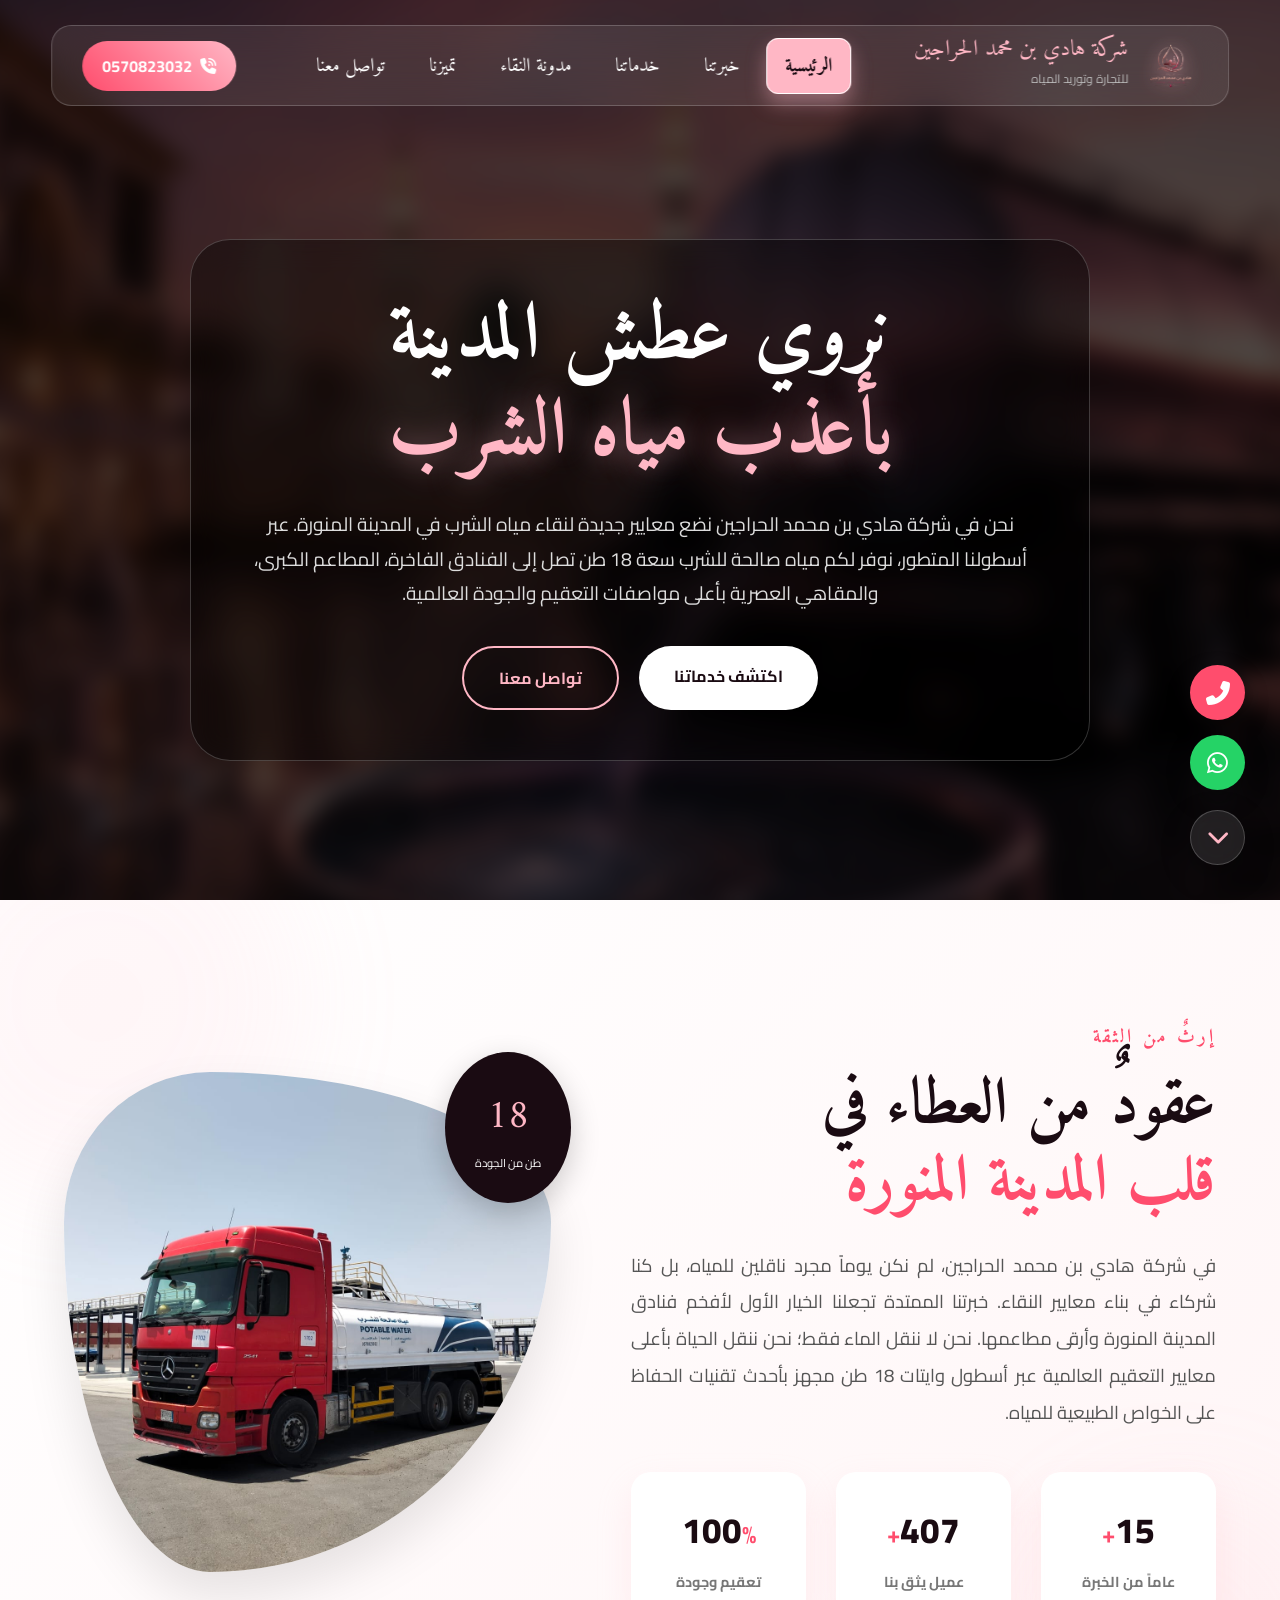
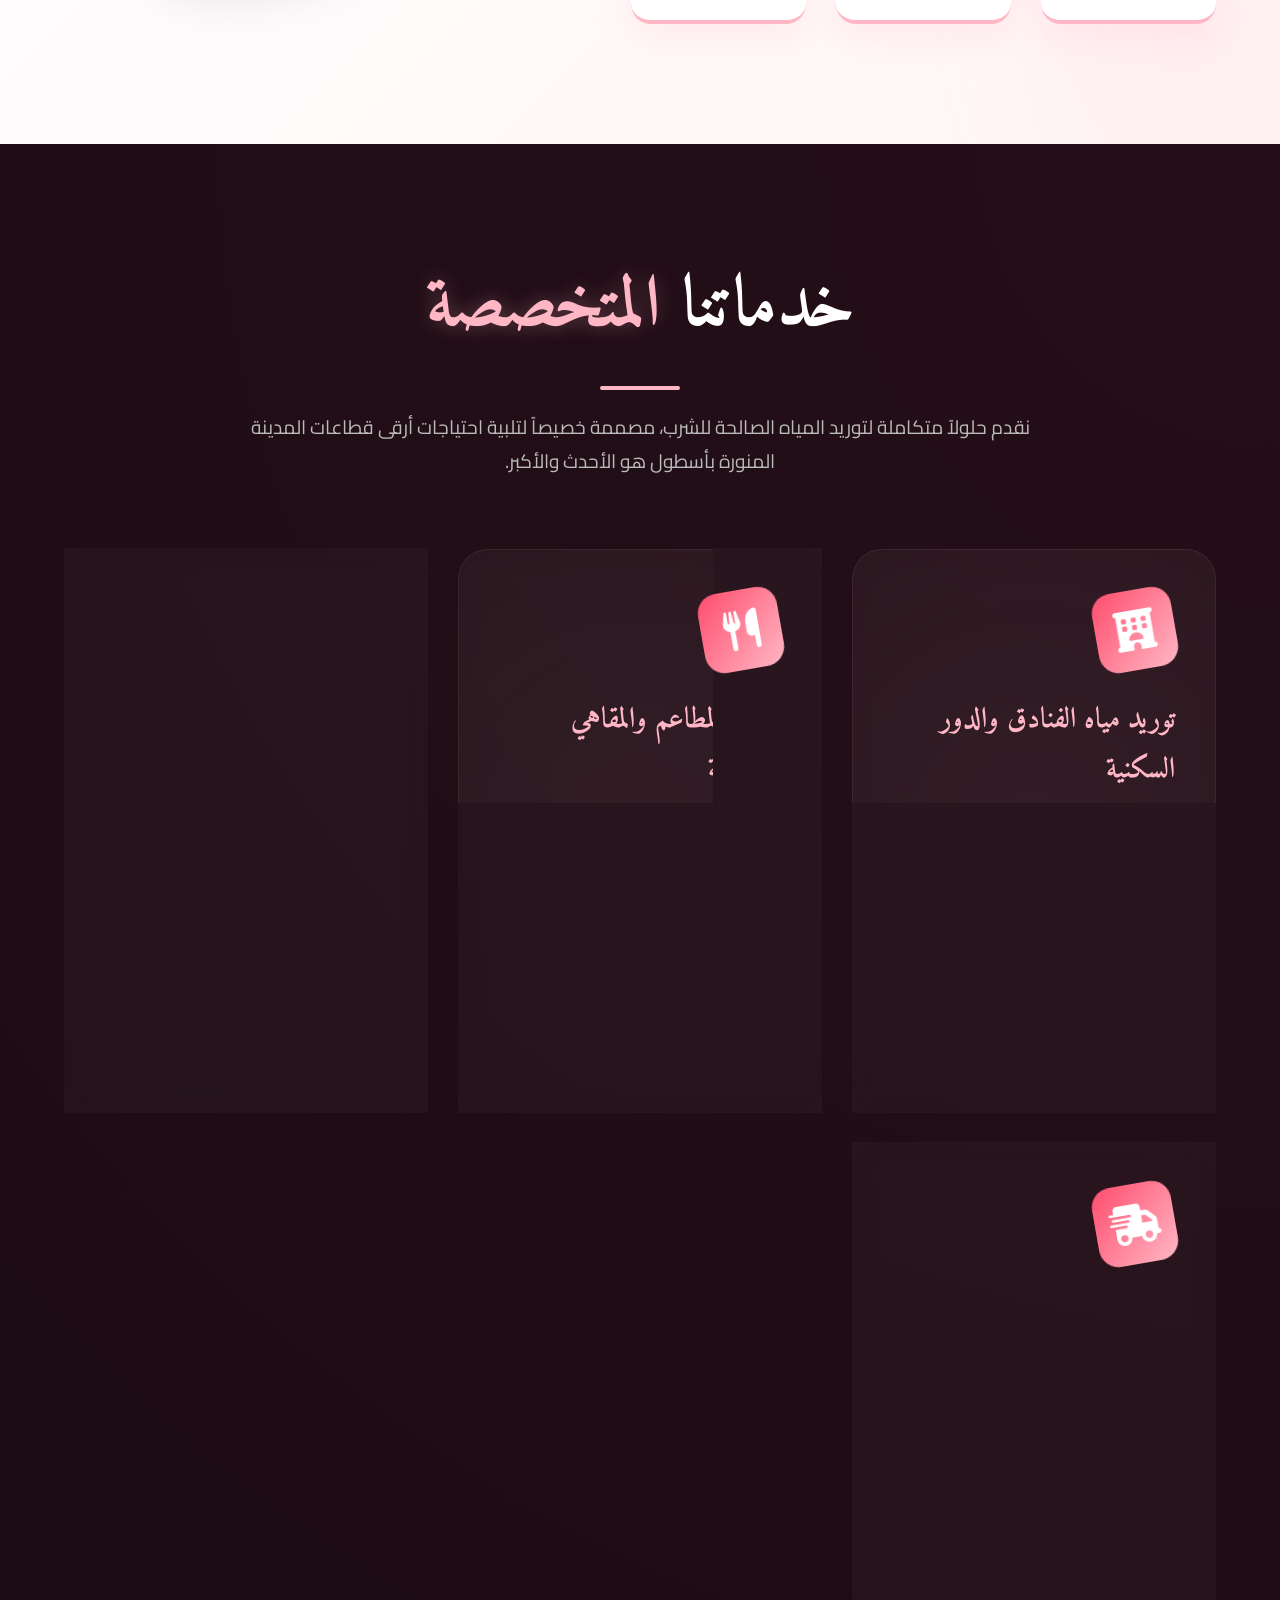
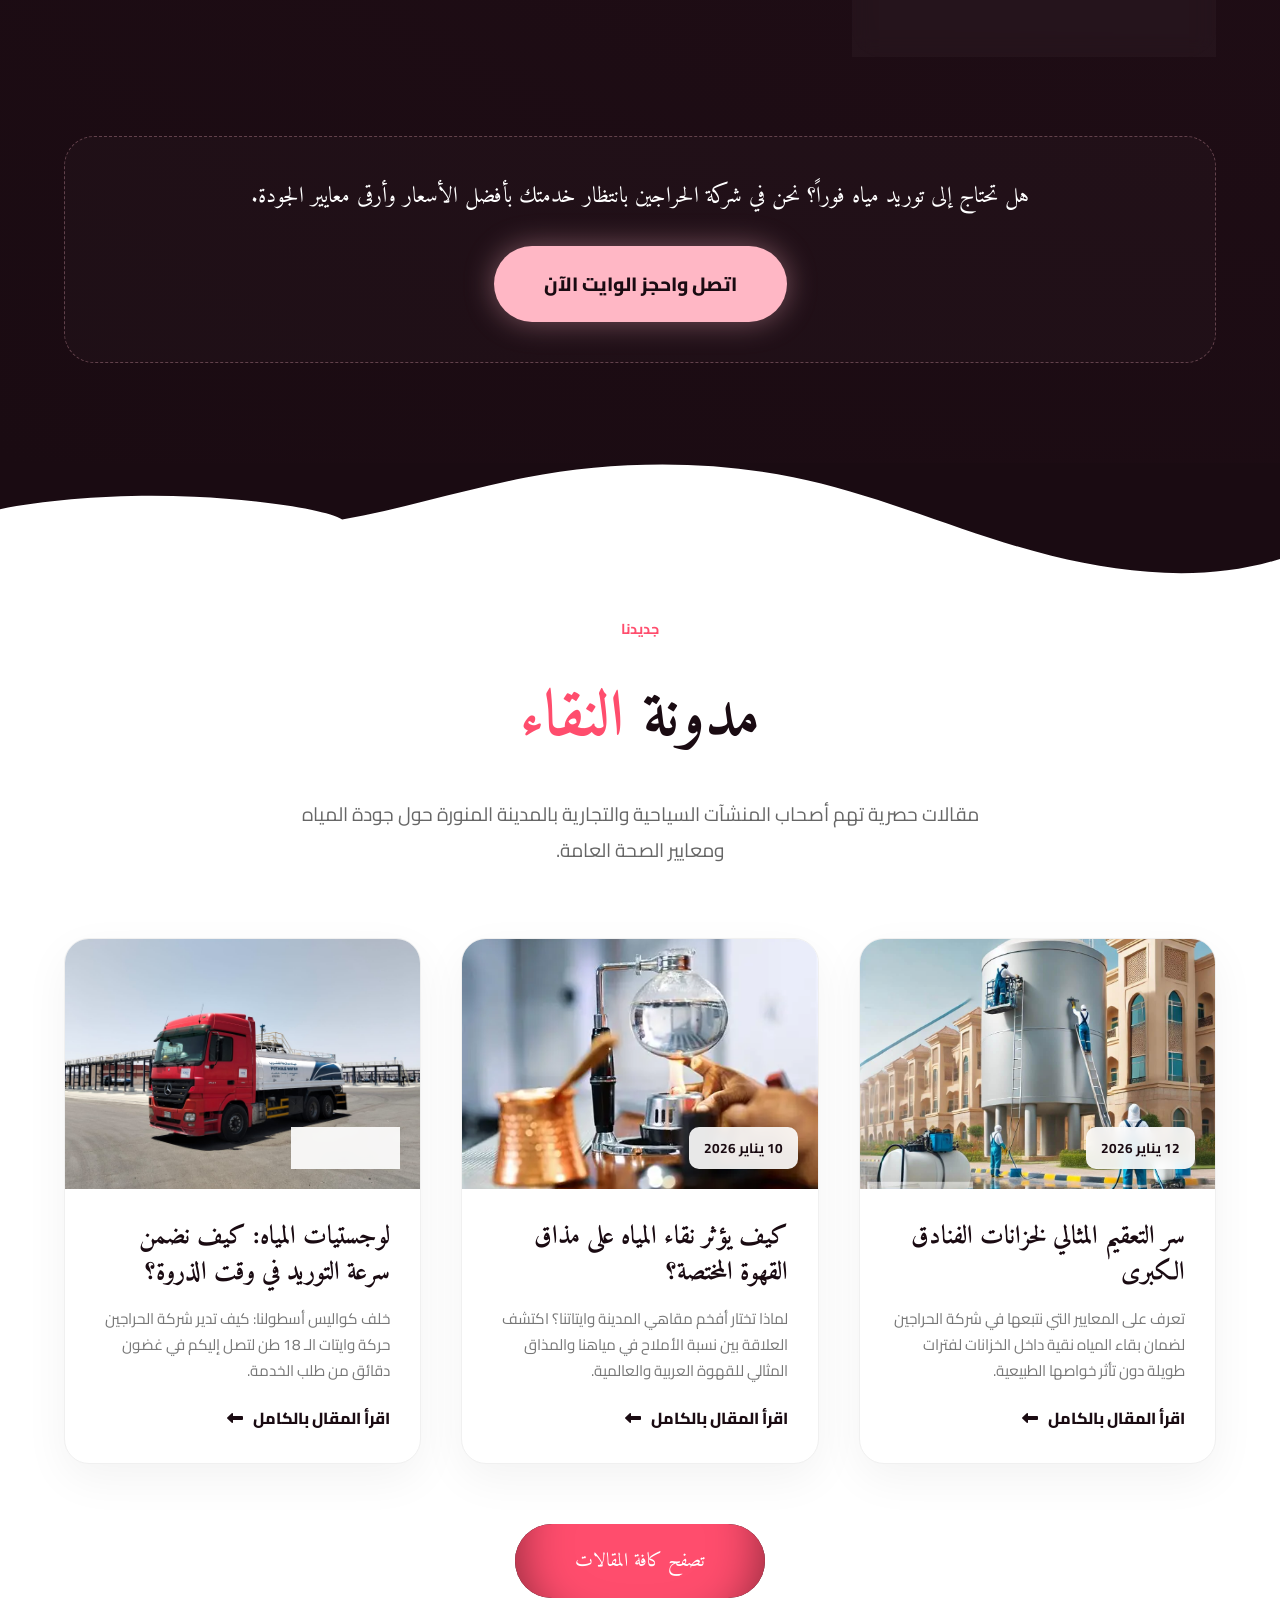
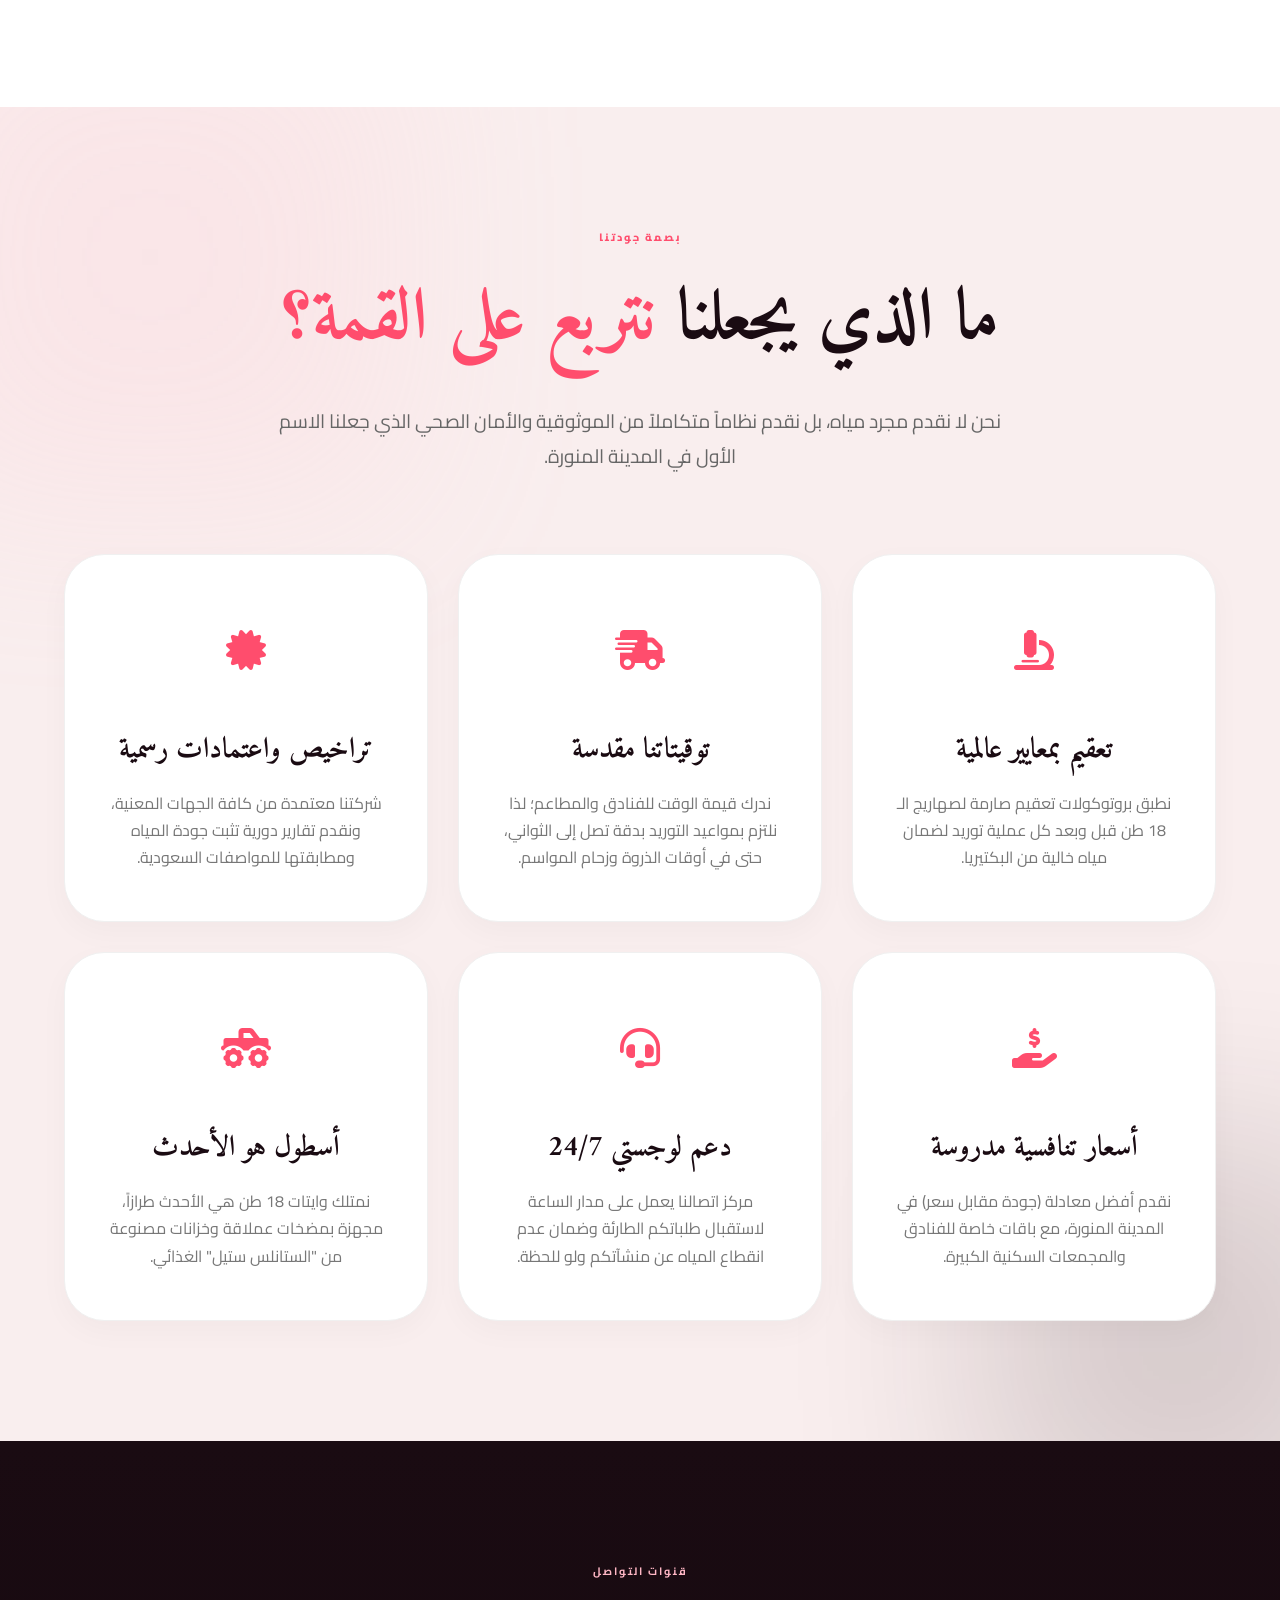
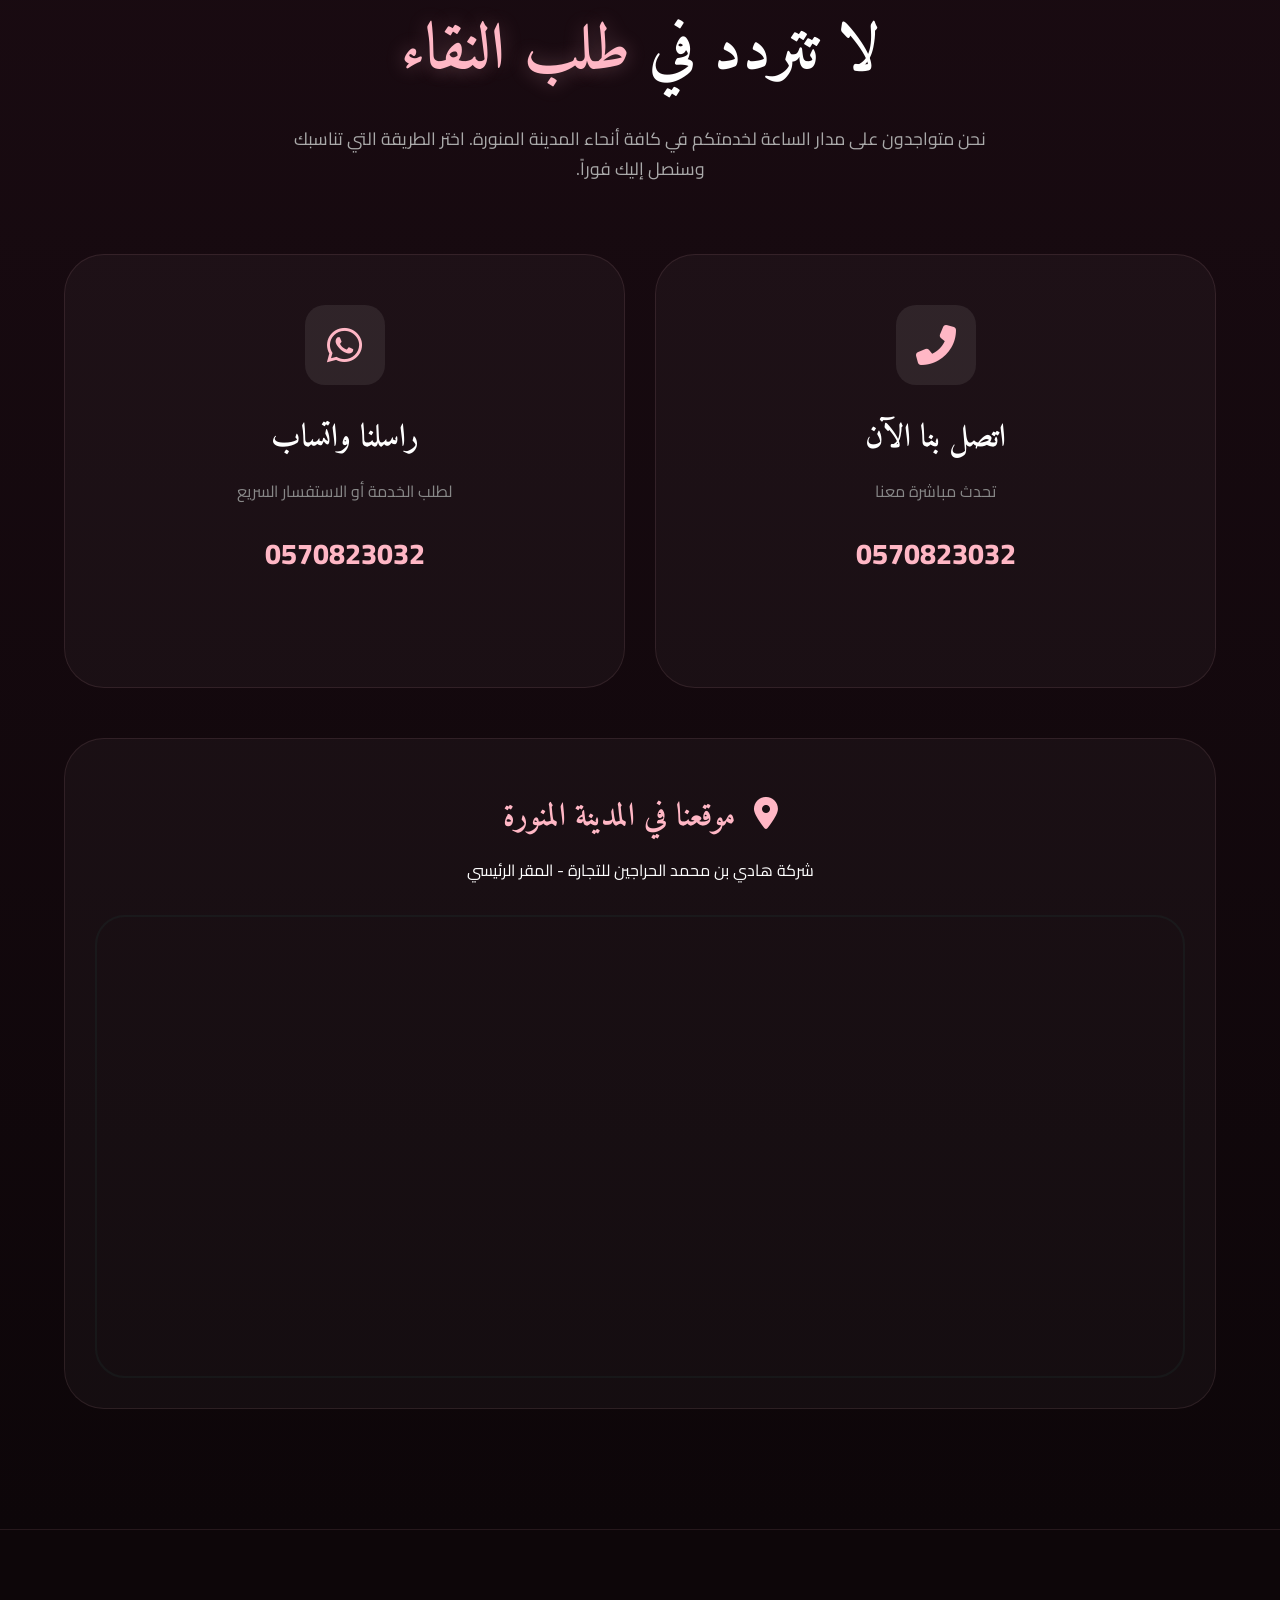
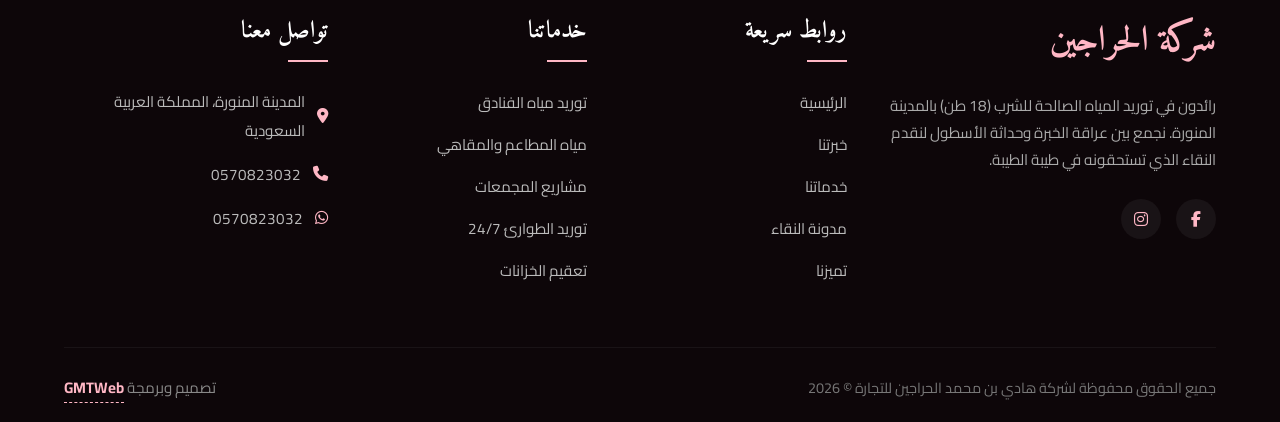
==== index.html @ 1124f424 "first message" ====
<!DOCTYPE html>
<html lang="ar" dir="rtl">
<head>
    <meta charset="UTF-8">
    <meta name="viewport" content="width=device-width, initial-scale=1.0, maximum-scale=1.0, user-scalable=no">
    <title>شركة هادي بن محمد الحراجين | مياه نقية للمدينة المنورة</title>
    <link href="https://fonts.googleapis.com/css2?family=Amiri:wght@700&family=Cairo:wght@300;400;700&display=swap" rel="stylesheet">
    <link rel="stylesheet" href="https://cdnjs.cloudflare.com/ajax/libs/font-awesome/6.4.0/css/all.min.css">
    <link rel="stylesheet" href="style.css">
</head>
<body>
    <div id="master-loader">
        <div class="loader-content">
            <h2 class="loader-logo">الحراجين</h2>
            <div class="progress-bar"><div class="progress-fill"></div></div>
        </div>
    </div>
    <div class="main-visual-bg"></div>
    <header id="main-header">
        <nav class="glass-navbar">
            <div class="nav-wrapper">
                <div class="logo-section">
                    <img src="images/logo.png" alt="اللوجو" class="main-logo">
                    <div class="brand-text">
                        <span class="brand-title">شركة هادي بن محمد الحراجين</span>
                        <span class="brand-sub">للتجارة وتوريد المياه</span>
                    </div>
                </div>
                <ul class="nav-menu desktop-only">
                    <li><a href="#home" class="nav-link active-section">الرئيسية</a></li>
                    <li><a href="#experience" class="nav-link">خبرتنا</a></li>
                    <li><a href="#services" class="nav-link">خدماتنا</a></li>
                    <li><a href="#blog" class="nav-link">مدونة النقاء</a></li>
                    <li><a href="#features" class="nav-link">تميزنا</a></li>
                    <li><a href="#contact" class="nav-link">تواصل معنا</a></li>
                </ul>
                <div class="nav-buttons desktop-only">
                    <a href="tel:0570823032" class="cta-call">
                        <i class="fas fa-phone-volume"></i>
                        <span>0570823032</span>
                    </a>
                </div>
                <div class="mobile-toggle" id="menuTrigger">
                    <div class="bar"></div>
                    <div class="bar"></div>
                    <div class="bar"></div>
                </div>
            </div>
        </nav>
        <div class="mobile-nav-overlay" id="mobileNav">
            <div class="mobile-card">
                <div class="close-menu" id="closeMenu">&times;</div>
                <ul class="mobile-links-list">
                    <li><a href="#home">الرئيسية</a></li>
                    <li><a href="#experience">خبرتنا</a></li>
                    <li><a href="#services">خدماتنا</a></li>
                    <li><a href="#blog">مدونتنا</a></li>
                    <li><a href="#features">تميزنا</a></li>
                    <li><a href="#contact">تواصل معنا</a></li>
                </ul>
                <div class="mobile-contact-info">
                    <p>أسرع توريد مياه 18 طن بالمدينة</p>
                    <a href="tel:0570823032" class="mob-call-link">اتصل الآن</a>
                </div>
            </div>
        </div>
    </header>
    <section id="home" class="hero-master">
        <div class="hero-container">
            <div class="hero-glass-box">
                <h1 class="main-hero-title">نروي عطش المدينة <br><span class="highlight">بأعذب مياه الشرب</span></h1>
                <p class="hero-paragraph">نحن في شركة هادي بن محمد الحراجين نضع معايير جديدة لنقاء مياه الشرب في المدينة المنورة. عبر أسطولنا المتطور، نوفر لكم مياه صالحة للشرب سعة 18 طن تصل إلى الفنادق الفاخرة، المطاعم الكبرى، والمقاهي العصرية بأعلى مواصفات التعقيم والجودة العالمية.</p>
                <div class="hero-btns-group">
                    <a href="#services" class="premium-btn btn-fill">اكتشف خدماتنا</a>
                    <a href="#contact" class="premium-btn btn-border">تواصل معنا</a>
                </div>
            </div>
        </div>
    </section>
    <div class="iphone-scroll-system" id="dynamicScroll">
        <div class="iphone-pill">
            <i class="fas fa-chevron-down" id="scrollIcon"></i>
        </div>
    </div>
    <section id="experience" class="experience-section">
    <div class="exp-background">
        <div class="bubble b1"></div>
        <div class="bubble b2"></div>
    </div>
    <div class="exp-container">
        <div class="exp-content">
            <h6 class="exp-subtitle">إرثٌ من الثقة</h6>
            <h2 class="exp-title">عقودٌ من العطاء في <br><span>قلب المدينة المنورة</span></h2>
            <p class="exp-text">
                في شركة هادي بن محمد الحراجين، لم نكن يوماً مجرد ناقلين للمياه، بل كنا شركاء في بناء معايير النقاء. خبرتنا الممتدة تجعلنا الخيار الأول لأفخم فنادق المدينة المنورة وأرقى مطاعمها. نحن لا ننقل الماء فقط؛ نحن ننقل الحياة بأعلى معايير التعقيم العالمية عبر أسطول وايتات 18 طن مجهز بأحدث تقنيات الحفاظ على الخواص الطبيعية للمياه.
            </p>
            <div class="exp-stats">
                <div class="stat-card" data-aos="fade-up">
                    <span class="stat-num" data-val="15">00</span><span class="plus">+</span>
                    <p>عاماً من الخبرة</p>
                </div>
                <div class="stat-card" data-aos="fade-up" data-aos-delay="200">
                    <span class="stat-num" data-val="2000">00</span><span class="plus">+</span>
                    <p>عميل يثق بنا</p>
                </div>
                <div class="stat-card" data-aos="fade-up" data-aos-delay="400">
                    <span class="stat-num" data-val="100">00</span><span class="plus">%</span>
                    <p>تعقيم وجودة</p>
                </div>
            </div>
        </div>
        <div class="exp-visual">
            <div class="main-image-wrapper">
                <div class="image-mask">
                    <img src="images/WhatsApp Image 2026-07-13 at 3.17.04 AM.jpeg" alt="نقاء المياه">
                </div>
                <div class="experience-badge">
                    <span class="badge-year">18</span>
                    <span class="badge-text">طن من الجودة</span>
                </div>
            </div>
        </div>
    </div>
    </section>
    <section id="services" class="services-dark-section">
    <div class="services-container">
        <div class="services-header" data-aos="fade-down">
            <h2 class="services-title">خدماتنا <span>المتخصصة</span></h2>
            <div class="title-line"></div>
            <p class="services-subtitle">نقدم حلولاً متكاملة لتوريد المياه الصالحة للشرب، مصممة خصيصاً لتلبية احتياجات أرقى قطاعات المدينة المنورة بأسطول هو الأحدث والأكبر.</p>
        </div>
        <div class="services-grid">
            <div class="service-card" data-aos="flip-right">
                <div class="card-inner">
                    <div class="card-front">
                        <div class="service-icon"><i class="fas fa-hotel"></i></div>
                        <h3>توريد مياه الفنادق والدور السكنية</h3>
                        <p>نحن الشريك الموثوق لأكبر سلاسل الفنادق المحيطة بالحرم النبوي الشريف، نوفر مياه شرب معقمة ومطابقة لأعلى المواصفات القياسية السعودية.</p>
                        <ul class="service-features">
                            <li><i class="fas fa-check"></i> توريد دوري مجدول</li>
                            <li><i class="fas fa-check"></i> وايتات 18 طن حديثة</li>
                            <li><i class="fas fa-check"></i> تعقيم فائق للخزانات</li>
                        </ul>
                    </div>
                </div>
            </div>
            <div class="service-card" data-aos="flip-right" data-aos-delay="100">
                <div class="card-inner">
                    <div class="card-front">
                        <div class="service-icon"><i class="fas fa-utensils"></i></div>
                        <h3>حلول المطاعم والمقاهي العصرية</h3>
                        <p>نضمن للمطاعم والمقاهي مياهاً خالية من الشوائب تحافظ على طعم أطباقكم وجودة قهوتكم، مع سرعة توريد لا تقبل التأخير.</p>
                        <ul class="service-features">
                            <li><i class="fas fa-check"></i> سرعة الاستجابة للطلبات</li>
                            <li><i class="fas fa-check"></i> مياه عذبة تماماً</li>
                            <li><i class="fas fa-check"></i> التزام بمواعيد الذروة</li>
                        </ul>
                    </div>
                </div>
            </div>
            <div class="service-card" data-aos="flip-right" data-aos-delay="200">
                <div class="card-inner">
                    <div class="card-front">
                        <div class="service-icon"><i class="fas fa-building"></i></div>
                        <h3>خدمة المشاريع والمجمعات التجارية</h3>
                        <p>دعم كامل لمواقع الإنشاءات والمجمعات السكنية الكبيرة في المدينة، نوفر كميات ضخمة تضمن استمرارية العمل دون انقطاع.</p>
                        <ul class="service-features">
                            <li><i class="fas fa-check"></i> قدرات نقل ضخمة</li>
                            <li><i class="fas fa-check"></i> عقود توريد طويلة الأمد</li>
                            <li><i class="fas fa-check"></i> توثيق كامل للشحنات</li>
                        </ul>
                    </div>
                </div>
            </div>
            <div class="service-card" data-aos="flip-right" data-aos-delay="300">
                <div class="card-inner">
                    <div class="card-front">
                        <div class="service-icon"><i class="fas fa-truck-fast"></i></div>
                        <h3>خدمات توريد الطوارئ 24/7</h3>
                        <p>في حالات الانقطاع المفاجئ، نحن الأسرع في الوصول إليكم. فريقنا جاهز على مدار الساعة لتلبية النداء في كافة أحياء المدينة المنورة.</p>
                        <ul class="service-features">
                            <li><i class="fas fa-check"></i> استجابة فورية للاتصال</li>
                            <li><i class="fas fa-check"></i> تغطية شاملة لكل الأحياء</li>
                            <li><i class="fas fa-check"></i> فريق عمل محترف</li>
                        </ul>
                    </div>
                </div>
            </div>
        </div>
        <div class="services-footer">
            <p>هل تحتاج إلى توريد مياه فوراً؟ نحن في شركة الحراجين بانتظار خدمتك بأفضل الأسعار وأرقى معايير الجودة.</p>
            <a href="tel:0570823032" class="call-now-glow">اتصل واحجز الوايت الآن</a>
        </div>
    </div>
    </section>
    <section id="blog" class="blog-light-section">
    <div class="blog-wave-top">
        <svg data-name="Layer 1" xmlns="http://www.w3.org/2000/svg" viewBox="0 0 1200 120" preserveAspectRatio="none">
            <path d="M321.39,56.44c58-10.79,114.16-30.13,172-41.86,82.39-16.72,168.19-17.73,250.45-.39C823.78,31,906.67,72,985.66,92.83c70.05,18.48,146.53,26.09,214.34,3V0H0V46.35C50.6,35.58,117.09,30.58,182.91,33.8c69.06,3.37,125.1,13.76,138.48,22.64Z" class="shape-fill"></path>
        </svg>
    </div>
    <div class="blog-container">
        <div class="blog-intro">
            <span class="blog-tag">جديدنا</span>
            <h2 class="blog-main-title">مدونة <span>النقاء</span></h2>
            <p class="blog-description">مقالات حصرية تهم أصحاب المنشآت السياحية والتجارية بالمدينة المنورة حول جودة المياه ومعايير الصحة العامة.</p>
        </div>
        <div class="blog-grid">
            <article class="blog-card" data-aos="fade-up">
                <div class="blog-img-box">
                    <img src="images/ser1.jpg" alt="تعقيم المياه">
                    <div class="blog-date">12 يناير 2026</div>
                </div>
                <div class="blog-info">
                    <h3>سر التعقيم المثالي لخزانات الفنادق الكبرى</h3>
                    <p>تعرف على المعايير التي نتبعها في شركة الحراجين لضمان بقاء المياه نقية داخل الخزانات لفترات طويلة دون تأثر خواصها الطبيعية.</p>
                    <a href="post-detail.html" class="read-more-link">اقرأ المقال بالكامل <i class="fas fa-long-arrow-alt-left"></i></a>
                </div>
            </article>
            <article class="blog-card" data-aos="fade-up" data-aos-delay="200">
                <div class="blog-img-box">
                    <img src="images/ser2.webp" alt="المقاهي والمياه">
                    <div class="blog-date">10 يناير 2026</div>
                </div>
                <div class="blog-info">
                    <h3>كيف يؤثر نقاء المياه على مذاق القهوة المختصة؟</h3>
                    <p>لماذا تختار أفخم مقاهي المدينة وايتاتنا؟ اكتشف العلاقة بين نسبة الأملاح في مياهنا والمذاق المثالي للقهوة العربية والعالمية.</p>
                    <a href="coffee-post.html" class="read-more-link">اقرأ المقال بالكامل <i class="fas fa-long-arrow-alt-left"></i></a>
                </div>
            </article>
            <article class="blog-card" data-aos="fade-up" data-aos-delay="400">
                <div class="blog-img-box">
                    <img src="images/WhatsApp Image 2026-07-13 at 3.17.04 AM.jpeg" alt="توصيل مياه">
                    <div class="blog-date">05 يناير 2026</div>
                </div>
                <div class="blog-info">
                    <h3>لوجستيات المياه: كيف نضمن سرعة التوريد في وقت الذروة؟</h3>
                    <p>خلف كواليس أسطولنا: كيف تدير شركة الحراجين حركة وايتات الـ 18 طن لتصل إليكم في غضون دقائق من طلب الخدمة.</p>
                    <a href="logistics-post.html" class="read-more-link">اقرأ المقال بالكامل <i class="fas fa-long-arrow-alt-left"></i></a>
                </div>
            </article>
        </div>
        <div class="blog-cta">
           <a href="#home" class="liquid-btn" style="text-decoration: none;">
    <span>تصفح كافة المقالات</span>
    <div class="liquid"></div>
</a>
        </div>
    </div>
    </section>
    <section id="features" class="excellence-section">
    <div class="excellence-shapes">
        <div class="shape s1"></div>
        <div class="shape s2"></div>
    </div>
    <div class="excellence-container">
        <div class="excellence-header" data-aos="fade-down">
            <h6 class="mini-title">بصمة جودتنا</h6>
            <h2 class="main-title">ما الذي يجعلنا <span>نتربع على القمة؟</span></h2>
            <p class="desc">نحن لا نقدم مجرد مياه، بل نقدم نظاماً متكاملاً من الموثوقية والأمان الصحي الذي جعلنا الاسم الأول في المدينة المنورة.</p>
        </div>
        <div class="excellence-grid">
            <div class="excellence-card" data-aos="zoom-in">
                <div class="card-glow"></div>
                <div class="icon-wrap">
                    <i class="fas fa-microscope"></i>
                </div>
                <h3>تعقيم بمعايير عالمية</h3>
                <p>نطبق بروتوكولات تعقيم صارمة لصهاريج الـ 18 طن قبل وبعد كل عملية توريد لضمان مياه خالية من البكتيريا.</p>
            </div>
            <div class="excellence-card" data-aos="zoom-in" data-aos-delay="100">
                <div class="card-glow"></div>
                <div class="icon-wrap">
                    <i class="fas fa-shipping-fast"></i>
                </div>
                <h3>توقيتاتنا مقدسة</h3>
                <p>ندرك قيمة الوقت للفنادق والمطاعم؛ لذا نلتزم بمواعيد التوريد بدقة تصل إلى الثواني، حتى في أوقات الذروة وزحام المواسم.</p>
            </div>
            <div class="excellence-card" data-aos="zoom-in" data-aos-delay="200">
                <div class="card-glow"></div>
                <div class="icon-wrap">
                    <i class="fas fa-certificate"></i>
                </div>
                <h3>تراخيص واعتمادات رسمية</h3>
                <p>شركتنا معتمدة من كافة الجهات المعنية، ونقدم تقارير دورية تثبت جودة المياه ومطابقتها للمواصفات السعودية.</p>
            </div>
            <div class="excellence-card" data-aos="zoom-in" data-aos-delay="300">
                <div class="card-glow"></div>
                <div class="icon-wrap">
                    <i class="fas fa-hand-holding-usd"></i>
                </div>
                <h3>أسعار تنافسية مدروسة</h3>
                <p>نقدم أفضل معادلة (جودة مقابل سعر) في المدينة المنورة، مع باقات خاصة للفنادق والمجمعات السكنية الكبيرة.</p>
            </div>
            <div class="excellence-card" data-aos="zoom-in" data-aos-delay="400">
                <div class="card-glow"></div>
                <div class="icon-wrap">
                    <i class="fas fa-headset"></i>
                </div>
                <h3>دعم لوجستي 24/7</h3>
                <p>مركز اتصالنا يعمل على مدار الساعة لاستقبال طلباتكم الطارئة وضمان عدم انقطاع المياه عن منشآتكم ولو للحظة.</p>
            </div>
            <div class="excellence-card" data-aos="zoom-in" data-aos-delay="500">
                <div class="card-glow"></div>
                <div class="icon-wrap">
                    <i class="fas fa-truck-monster"></i>
                </div>
                <h3>أسطول هو الأحدث</h3>
                <p>نمتلك وايتات 18 طن هي الأحدث طرازاً، مجهزة بمضخات عملاقة وخزانات مصنوعة من "الستانلس ستيل" الغذائي.</p>
            </div>
        </div>
    </div>
    </section>
    <section id="contact" class="contact-dark-section">
    <div class="contact-container">
        <div class="contact-header" data-aos="fade-down">
            <h6 class="contact-mini">قنوات التواصل</h6>
            <h2 class="contact-title">لا تتردد في <span>طلب النقاء</span></h2>
            <p class="contact-desc">نحن متواجدون على مدار الساعة لخدمتكم في كافة أنحاء المدينة المنورة. اختر الطريقة التي تناسبك وسنصل إليك فوراً.</p>
        </div>
        <div class="contact-grid">
            <a href="tel:0570823032" class="contact-card call-card" data-aos="fade-left">
                <div class="card-icon">
                    <i class="fas fa-phone-alt"></i>
                </div>
                <h3>اتصل بنا الآن</h3>
                <p>تحدث مباشرة معنا</p>
                <span class="phone-num">0570823032</span>
                <div class="hover-text">اضغط للاتصال</div>
            </a>
            <a href="https://wa.me/966570823032" target="_blank" class="contact-card whatsapp-card" data-aos="fade-right">
                <div class="card-icon">
                    <i class="fab fa-whatsapp"></i>
                </div>
                <h3>راسلنا واتساب</h3>
                <p>لطلب الخدمة أو الاستفسار السريع</p>
                <span class="whatsapp-num">0570823032</span>
                <div class="hover-text">بدء المحادثة</div>
            </a>
        </div>
        <div class="map-section-card" data-aos="zoom-in">
            <div class="map-info">
                <h3><i class="fas fa-map-marker-alt"></i> موقعنا في المدينة المنورة</h3>
                <p>شركة هادي بن محمد الحراجين للتجارة - المقر الرئيسي</p>
            </div>
            <div class="map-frame">
                <iframe 
                    src="https://www.google.com/maps/embed?pb=!1m18!1m12!1m3!1d3624.5684615234!2d39.6111!3d24.4672!2m3!1f0!2f0!3f0!3m2!1i1024!2i768!4f13.1!3m3!1m2!1s0x15bdbe3412345679%3A0x1234567890abcdef!2z2LTYsdmD2Kkg2YfYp9iv2Yog2KjZhiDZhdit2YXYryDYp9mE2K3Ysdin2KzZitmGINmE2YTYqtmI2LHZitmG!5e0!3m2!1sar!2ssa!4v1710000000000!5m2!1sar!2ssa" 
                    width="100%" height="450" style="border:0;" allowfullscreen="" loading="lazy" referrerpolicy="no-referrer-when-downgrade">
                </iframe>
            </div>
        </div>
    </div>
    </section>
    <footer class="main-footer">
    <div class="footer-container">
        <div class="footer-col about-col">
            <h3 class="footer-logo">شركة الحراجين</h3>
            <p class="footer-desc">
                رائدون في توريد المياه الصالحة للشرب (18 طن) بالمدينة المنورة. نجمع بين عراقة الخبرة وحداثة الأسطول لنقدم النقاء الذي تستحقونه في طيبة الطيبة.
            </p>
            <div class="social-icons">
                <a href="#"><i class="fab fa-facebook-f"></i></a>
                <a href="#"><i class="fab fa-instagram"></i></a>
            </div>
        </div>
        <div class="footer-col">
            <h4>روابط سريعة</h4>
            <ul class="footer-links">
                <li><a href="#home">الرئيسية</a></li>
                <li><a href="#experience">خبرتنا</a></li>
                <li><a href="#services">خدماتنا</a></li>
                <li><a href="#blog">مدونة النقاء</a></li>
                <li><a href="#features">تميزنا</a></li>
            </ul>
        </div>
        <div class="footer-col">
            <h4>خدماتنا</h4>
            <ul class="footer-links">
                <li><a href="#services">توريد مياه الفنادق</a></li>
                <li><a href="#services">مياه المطاعم والمقاهي</a></li>
                <li><a href="#services">مشاريع المجمعات</a></li>
                <li><a href="#services">توريد الطوارئ 24/7</a></li>
                <li><a href="#services">تعقيم الخزانات</a></li>
            </ul>
        </div>
        <div class="footer-col">
            <h4>تواصل معنا</h4>
            <ul class="contact-info">
                <li><i class="fas fa-map-marker-alt"></i> المدينة المنورة، المملكة العربية السعودية</li>
                <li><i class="fas fa-phone"></i> 0570823032</li>
                <li><i class="fab fa-whatsapp"></i> 0570823032</li>
            </ul>
        </div>
    </div>
    <div class="footer-bottom">
        <div class="bottom-container">
            <p class="copyright">جميع الحقوق محفوظة لشركة هادي بن محمد الحراجين للتجارة &copy; 2026</p>
            <p class="developer">
                تصميم وبرمجة <a href="https://www.facebook.com/share/17UzqgSwiu/" target="_blank">GMTWeb</a>
            </p>
        </div>
    </div>
    </footer>
    <div class="floating-actions">
    <a href="tel:0570823032" class="float-btn float-call" title="اتصل بنا">
        <i class="fas fa-phone-alt"></i>
    </a>
    <a href="https://wa.me/966570823032" target="_blank" class="float-btn float-whatsapp" title="راسلنا واتساب">
        <i class="fab fa-whatsapp"></i>
    </a>
    </div>
    <script src="script.js"></script>
</body>
</html>
---- style.css ----
:root {
    --midnight-plum: #1a0b12; 
    --rose-gold: #ffb7c5;
    --rose-deep: #ff4d6d;
    --glass-bg: rgba(255, 255, 255, 0.08);
    --glass-border: rgba(255, 255, 255, 0.2);
    --transition: all 0.5s cubic-bezier(0.4, 0, 0.2, 1);
}

* {
    margin: 0;
    padding: 0;
    box-sizing: border-box;
    -webkit-tap-highlight-color: transparent;
}

body {
    background-color: var(--midnight-plum);
    color: white;
    font-family: 'Cairo', sans-serif;
    overflow-x: hidden;
}
#master-loader {
    position: fixed;
    inset: 0;
    background: var(--midnight-plum);
    z-index: 9999;
    display: flex;
    justify-content: center;
    align-items: center;
    transition: opacity 0.8s ease;
}

.loader-logo {
    font-family: 'Amiri', serif;
    font-size: 3.5rem;
    color: var(--rose-gold);
    text-shadow: 0 0 20px rgba(255, 183, 197, 0.5);
}

.progress-bar {
    width: 200px;
    height: 2px;
    background: rgba(255,255,255,0.1);
    margin-top: 20px;
    border-radius: 10px;
    overflow: hidden;
}

.progress-fill {
    width: 0;
    height: 100%;
    background: var(--rose-gold);
    animation: loading 2s forwards;
}

@keyframes loading {
    to { width: 100%; }
}
.main-visual-bg {
    position: fixed;
    inset: 0;
    background: url('images/bg.png') center/cover;
    filter: brightness(0.3) blur(10px);
    z-index: -2;
    transform: scale(1.1);
}
.glass-navbar {
    position: fixed;
    top: 25px;
    left: 50%;
    transform: translateX(-50%);
    width: 92%;
    max-width: 1400px;
    background: var(--glass-bg);
    backdrop-filter: blur(20px);
    -webkit-backdrop-filter: blur(20px);
    border: 1px solid var(--glass-border);
    border-radius: 20px;
    padding: 12px 30px;
    z-index: 1000;
    transition: var(--transition);
}

.nav-wrapper {
    display: flex;
    justify-content: space-between;
    align-items: center;
}

.logo-section { display: flex; align-items: center; gap: 15px; }
.main-logo { height: 55px; filter: drop-shadow(0 0 10px var(--rose-gold)); }
.brand-title { font-family: 'Amiri', serif; font-size: 1.4rem; color: var(--rose-gold); display: block; line-height: 1; }
.brand-sub { font-size: 0.75rem; color: #bbb; }

.nav-menu { display: flex; list-style: none; gap: 8px; }
.nav-link {
    text-decoration: none;
    color: white;
    font-family: 'Amiri', serif;
    font-size: 1.2rem;
    padding: 10px 18px;
    border-radius: 12px;
    transition: var(--transition);
}
.nav-link.active-section {
    background: var(--rose-gold);
    color: var(--midnight-plum) !important;
    font-weight: bold;
    box-shadow: 0 10px 20px rgba(255, 183, 197, 0.4);
    border: 1px solid white;
    transform: translateY(-3px);
}

.cta-call {
    background: linear-gradient(45deg, var(--rose-deep), var(--rose-gold));
    padding: 10px 20px;
    border-radius: 50px;
    text-decoration: none;
    color: white;
    font-weight: bold;
    display: flex;
    align-items: center;
    gap: 8px;
}
.hero-master {
    height: 100vh;
    display: flex;
    align-items: center;
    justify-content: center;
    padding-top: 100px; 
}

.hero-glass-box {
    background: rgba(0, 0, 0, 0.4);
    backdrop-filter: blur(15px);
    padding: 50px;
    border-radius: 40px;
    border: 1px solid var(--glass-border);
    text-align: center;
    max-width: 900px;
    animation: zoomIn 1.2s ease-out;
}

@keyframes zoomIn {
    from { opacity: 0; transform: scale(0.9); }
    to { opacity: 1; transform: scale(1); }
}

.main-hero-title { font-family: 'Amiri', serif; font-size: clamp(2.5rem, 8vw, 5rem); margin-bottom: 25px; line-height: 1.2; }
.main-hero-title .highlight { color: var(--rose-gold); text-shadow: 0 0 30px rgba(255, 183, 197, 0.5); }
.hero-paragraph { font-size: 1.2rem; line-height: 1.8; color: #ddd; margin-bottom: 35px; }
.hero-btns-group { display: flex; justify-content: center; gap: 20px; flex-wrap: wrap; }
.premium-btn { padding: 15px 35px; border-radius: 50px; text-decoration: none; font-weight: bold; transition: var(--transition); }
.btn-fill { background: white; color: var(--midnight-plum); }
.btn-border { border: 2px solid var(--rose-gold); color: var(--rose-gold); }
.premium-btn:hover { transform: translateY(-5px); box-shadow: 0 10px 20px rgba(0,0,0,0.3); }
.dynamic-scroll {
    position: fixed;
    bottom: 35px;
    right: 35px;
    z-index: 1001;
    cursor: pointer;
}

.scroll-circle {
    width: 60px;
    height: 60px;
    background: var(--glass-bg);
    backdrop-filter: blur(15px);
    border: 1px solid var(--glass-border);
    border-radius: 50%;
    display: flex;
    align-items: center;
    justify-content: center;
    transition: var(--transition);
}

.scroll-circle i { font-size: 1.2rem; color: var(--rose-gold); transition: var(--transition); }
.dynamic-scroll.up-mode .scroll-circle { background: var(--rose-gold); }
.dynamic-scroll.up-mode .scroll-circle i { color: var(--midnight-plum); transform: rotate(180deg); }
.mobile-toggle { display: none; cursor: pointer; flex-direction: column; gap: 6px; }
.mobile-toggle .bar { width: 30px; height: 3px; background: var(--rose-gold); border-radius: 5px; }

.mobile-nav-overlay {
    position: fixed; inset: 0; background: rgba(26,11,18,0.98);
    z-index: 2000; display: none; justify-content: center; align-items: center;
}

.mobile-card {
    background: var(--glass-bg); width: 85%; max-width: 400px;
    padding: 40px; border-radius: 30px; border: 1px solid var(--rose-gold); text-align: center;
}

.mobile-links-list { list-style: none; }
.mobile-links-list li { margin: 20px 0; }
.mobile-links-list a { text-decoration: none; color: white; font-size: 1.8rem; font-family: 'Amiri', serif; }
.close-menu { position: absolute; top: 20px; right: 30px; font-size: 2.5rem; color: var(--rose-gold); cursor: pointer; }

@media (max-width: 1024px) {
    .desktop-only { display: none; }
    .mobile-toggle { display: flex; }
    .glass-navbar { width: 95%; padding: 10px 20px; }
}
.content-section { height: 100vh; display: flex; align-items: center; justify-content: center; }
.content-section h2 { font-family: 'Amiri', serif; font-size: 3rem; color: var(--rose-gold); }
.iphone-scroll-system {
    position: fixed;
    bottom: 35px;
    right: 35px;
    z-index: 2500;
    cursor: pointer;
    transition: all 0.5s cubic-bezier(0.65, 0, 0.35, 1);
}

.iphone-pill {
    width: 55px;
    height: 55px;
    background: rgba(255, 255, 255, 0.1);
    backdrop-filter: blur(20px);
    -webkit-backdrop-filter: blur(20px);
    border: 1px solid rgba(255, 255, 255, 0.2);
    border-radius: 50%;
    display: flex;
    align-items: center;
    justify-content: center;
    box-shadow: 0 10px 30px rgba(0, 0, 0, 0.3);
    transition: all 0.5s ease;
}

.iphone-pill i {
    color: var(--rose-gold);
    font-size: 1.4rem;
    transition: transform 0.6s cubic-bezier(0.65, 0, 0.35, 1);
}
.iphone-scroll-system.up-mode .iphone-pill {
    background: var(--rose-gold);
    border-color: white;
}

.iphone-scroll-system.up-mode .iphone-pill i {
    color: var(--midnight-plum);
    transform: rotate(180deg);
}
.iphone-scroll-system:not(.up-mode) .iphone-pill {
    animation: iphone-bounce 2s infinite;
}

@keyframes iphone-bounce {
    0%, 100% { transform: translateY(0); }
    50% { transform: translateY(10px); }
}

.iphone-scroll-system:hover {
    transform: scale(1.1);
}
.experience-section {
    position: relative;
    padding: 120px 5%;
    background: linear-gradient(135deg, #ffffff 0%, #fff5f6 100%);
    overflow: hidden;
}

.exp-background .bubble {
    position: absolute;
    border-radius: 50%;
    background: var(--rose-gold);
    opacity: 0.1;
    filter: blur(60px);
    z-index: 1;
}

.b1 { width: 400px; height: 400px; top: -100px; left: -100px; animation: orbit 20s infinite linear; }
.b2 { width: 300px; height: 300px; bottom: -50px; right: -50px; animation: orbit 15s infinite linear reverse; }

@keyframes orbit {
    from { transform: rotate(0deg) translateX(50px) rotate(0deg); }
    to { transform: rotate(360deg) translateX(50px) rotate(-360deg); }
}

.exp-container {
    max-width: 1300px;
    margin: 0 auto;
    display: grid;
    grid-template-columns: 1.2fr 1fr;
    gap: 80px;
    align-items: center;
    position: relative;
    z-index: 2;
}

.exp-subtitle {
    font-family: 'Amiri', serif;
    color: var(--rose-deep);
    font-size: 1.2rem;
    letter-spacing: 3px;
    text-transform: uppercase;
    margin-bottom: 15px;
}

.exp-title {
    font-family: 'Amiri', serif;
    font-size: clamp(2.5rem, 5vw, 4rem);
    color: var(--midnight-plum);
    line-height: 1.2;
    margin-bottom: 25px;
}

.exp-title span {
    color: var(--rose-deep);
    position: relative;
}

.exp-text {
    font-size: 1.15rem;
    color: #555;
    line-height: 2;
    margin-bottom: 40px;
    text-align: justify;
}

.exp-stats {
    display: flex;
    gap: 30px;
}

.stat-card {
    background: white;
    padding: 25px;
    border-radius: 20px;
    box-shadow: 0 15px 35px rgba(255, 183, 197, 0.2);
    border-bottom: 4px solid var(--rose-gold);
    transition: 0.4s;
    flex: 1;
    text-align: center;
}

.stat-card:hover { transform: translateY(-10px); }

.stat-num {
    font-size: 2.2rem;
    font-weight: 800;
    color: var(--midnight-plum);
}
.plus { color: var(--rose-deep); font-size: 1.5rem; font-weight: bold; }
.stat-card p { font-size: 0.9rem; color: #777; margin-top: 5px; font-weight: bold; }
.exp-visual { position: relative; }

.main-image-wrapper { position: relative; width: 100%; height: 500px; }

.image-mask {
    width: 100%;
    height: 100%;
    border-radius: 30% 70% 70% 30% / 30% 30% 70% 70%;
    overflow: hidden;
    animation: morphing 10s infinite alternate;
    box-shadow: 0 25px 50px rgba(0,0,0,0.1);
}

@keyframes morphing {
    0% { border-radius: 30% 70% 70% 30% / 30% 30% 70% 70%; }
    100% { border-radius: 50% 50% 20% 80% / 25% 80% 20% 75%; }
}

.image-mask img { width: 100%; height: 100%; object-fit: cover; }

.experience-badge {
    position: absolute;
    top: -20px;
    right: -20px;
    background: var(--midnight-plum);
    color: white;
    padding: 30px;
    border-radius: 50%;
    text-align: center;
    display: flex;
    flex-direction: column;
    box-shadow: 0 10px 30px rgba(0,0,0,0.2);
}

.badge-year { font-size: 2.5rem; font-family: 'Amiri'; color: var(--rose-gold); }
.badge-text { font-size: 0.7rem; text-transform: uppercase; }

.floating-glass-card {
    position: absolute;
    bottom: 30px;
    left: -40px;
    background: rgba(255, 255, 255, 0.8);
    backdrop-filter: blur(10px);
    padding: 20px;
    border-radius: 15px;
    display: flex;
    align-items: center;
    gap: 15px;
    border: 1px solid white;
    box-shadow: 0 10px 30px rgba(0,0,0,0.05);
}

.floating-glass-card i { color: gold; font-size: 1.5rem; }

@media (max-width: 968px) {
    .exp-container { grid-template-columns: 1fr; gap: 50px; }
    .exp-visual { order: -1; }
    .exp-stats { flex-wrap: wrap; }
}
.services-dark-section {
    padding: 100px 5%;
    background: radial-gradient(circle at top right, #250f19, #1a0b12);
    position: relative;
    overflow: hidden;
}

.services-container {
    max-width: 1400px;
    margin: 0 auto;
    position: relative;
    z-index: 5;
}

.services-header {
    text-align: center;
    margin-bottom: 70px;
}

.services-title {
    font-family: 'Amiri', serif;
    font-size: clamp(2.5rem, 6vw, 4.5rem);
    color: white;
    margin-bottom: 15px;
}

.services-title span {
    color: var(--rose-gold);
    text-shadow: 0 0 20px rgba(255, 183, 197, 0.3);
}

.title-line {
    width: 80px;
    height: 4px;
    background: var(--rose-gold);
    margin: 0 auto 20px;
    border-radius: 2px;
}

.services-subtitle {
    font-size: 1.2rem;
    color: #bbb;
    max-width: 800px;
    margin: 0 auto;
    line-height: 1.8;
}
.services-grid {
    display: grid;
    grid-template-columns: repeat(auto-fit, minmax(320px, 1fr));
    gap: 30px;
    perspective: 1000px;
}

.service-card {
    background: rgba(255, 255, 255, 0.03);
    border: 1px solid rgba(255, 183, 197, 0.1);
    border-radius: 30px;
    padding: 40px;
    transition: all 0.5s cubic-bezier(0.175, 0.885, 0.32, 1.275);
    backdrop-filter: blur(10px);
    position: relative;
    overflow: hidden;
}

.service-card::before {
    content: '';
    position: absolute;
    top: -50%;
    left: -50%;
    width: 200%;
    height: 200%;
    background: radial-gradient(circle, rgba(255, 183, 197, 0.05) 0%, transparent 70%);
    pointer-events: none;
}

.service-card:hover {
    transform: translateY(-15px) rotateX(5deg);
    border-color: var(--rose-gold);
    box-shadow: 0 20px 40px rgba(0,0,0,0.4), 0 0 20px rgba(255, 183, 197, 0.1);
}

.service-icon {
    width: 80px;
    height: 80px;
    background: linear-gradient(135deg, var(--rose-deep), var(--rose-gold));
    border-radius: 20px;
    display: flex;
    align-items: center;
    justify-content: center;
    font-size: 2.5rem;
    color: white;
    margin-bottom: 25px;
    transform: rotate(-10deg);
    transition: 0.5s;
}

.service-card:hover .service-icon {
    transform: rotate(0deg) scale(1.1);
    box-shadow: 0 0 25px var(--rose-gold);
}

.service-card h3 {
    font-family: 'Amiri', serif;
    font-size: 1.8rem;
    color: var(--rose-gold);
    margin-bottom: 20px;
}

.service-card p {
    color: #ccc;
    line-height: 1.7;
    margin-bottom: 25px;
    font-size: 1rem;
}

.service-features {
    list-style: none;
    padding: 0;
}

.service-features li {
    color: #eee;
    margin-bottom: 12px;
    display: flex;
    align-items: center;
    gap: 10px;
    font-size: 0.95rem;
}

.service-features li i {
    color: var(--rose-gold);
    font-size: 0.8rem;
}
.services-footer {
    text-align: center;
    margin-top: 80px;
    padding: 40px;
    background: rgba(255, 255, 255, 0.02);
    border-radius: 30px;
    border: 1px dashed rgba(255, 183, 197, 0.3);
}

.services-footer p {
    font-size: 1.4rem;
    font-family: 'Amiri', serif;
    margin-bottom: 30px;
    color: white;
}

.call-now-glow {
    display: inline-block;
    padding: 20px 50px;
    background: var(--rose-gold);
    color: var(--midnight-plum);
    text-decoration: none;
    font-weight: 800;
    font-size: 1.2rem;
    border-radius: 100px;
    box-shadow: 0 0 30px rgba(255, 183, 197, 0.4);
    transition: 0.4s;
    animation: pulseGlow 2s infinite;
}

@keyframes pulseGlow {
    0% { box-shadow: 0 0 0 0 rgba(255, 183, 197, 0.4); }
    70% { box-shadow: 0 0 0 20px rgba(255, 183, 197, 0); }
    100% { box-shadow: 0 0 0 0 rgba(255, 183, 197, 0); }
}

.call-now-glow:hover {
    transform: scale(1.05);
    background: white;
}

@media (max-width: 768px) {
    .services-grid { grid-template-columns: 1fr; }
    .services-title { font-size: 3rem; }
}
.blog-light-section {
    position: relative;
    padding: 150px 5% 100px;
    background: #ffffff;
    overflow: hidden;
}

.blog-wave-top {
    position: absolute;
    top: 0;
    left: 0;
    width: 100%;
    line-height: 0;
}

.blog-wave-top svg {
    display: block;
    width: calc(100% + 1.3px);
    height: 120px;
}

.blog-wave-top .shape-fill {
    fill: #1a0b12; 
}

.blog-container {
    max-width: 1300px;
    margin: 0 auto;
    position: relative;
}

.blog-intro {
    text-align: center;
    margin-bottom: 70px;
}

.blog-tag {
    background: var(--rose-soft);
    color: var(--rose-deep);
    padding: 8px 25px;
    border-radius: 50px;
    font-weight: bold;
    font-size: 0.9rem;
    text-transform: uppercase;
}

.blog-main-title {
    font-family: 'Amiri', serif;
    font-size: clamp(2.5rem, 6vw, 4rem);
    color: var(--midnight-plum);
    margin: 20px 0;
}

.blog-main-title span { color: var(--rose-deep); }

.blog-description {
    color: #666;
    font-size: 1.2rem;
    max-width: 700px;
    margin: 0 auto;
}
.blog-grid {
    display: grid;
    grid-template-columns: repeat(auto-fit, minmax(350px, 1fr));
    gap: 40px;
}

.blog-card {
    background: #fff;
    border-radius: 25px;
    overflow: hidden;
    box-shadow: 0 15px 45px rgba(0,0,0,0.05);
    transition: 0.5s;
    border: 1px solid #f0f0f0;
}

.blog-card:hover {
    transform: translateY(-15px);
    box-shadow: 0 30px 60px rgba(255, 183, 197, 0.2);
}

.blog-img-box {
    position: relative;
    height: 250px;
    overflow: hidden;
}

.blog-img-box img {
    width: 100%;
    height: 100%;
    object-fit: cover;
    transition: 0.8s;
}

.blog-card:hover .blog-img-box img {
    transform: scale(1.1) rotate(2deg);
}

.blog-date {
    position: absolute;
    bottom: 20px;
    right: 20px;
    background: rgba(255, 255, 255, 0.9);
    backdrop-filter: blur(5px);
    padding: 8px 15px;
    border-radius: 10px;
    font-size: 0.85rem;
    color: var(--midnight-plum);
    font-weight: bold;
}

.blog-info {
    padding: 30px;
}

.blog-info h3 {
    font-family: 'Amiri', serif;
    font-size: 1.6rem;
    color: var(--midnight-plum);
    margin-bottom: 15px;
    line-height: 1.4;
    transition: 0.3s;
}

.blog-card:hover .blog-info h3 {
    color: var(--rose-deep);
}

.blog-info p {
    color: #777;
    line-height: 1.7;
    margin-bottom: 20px;
    font-size: 0.95rem;
}

.read-more-link {
    text-decoration: none;
    color: var(--midnight-plum);
    font-weight: 800;
    display: flex;
    align-items: center;
    gap: 10px;
    transition: 0.3s;
}

.read-more-link i {
    transition: 0.3s;
}

.read-more-link:hover {
    color: var(--rose-deep);
}

.read-more-link:hover i {
    transform: translateX(-10px);
}
.blog-cta {
    text-align: center;
    margin-top: 60px;
}

.liquid-btn {
    position: relative;
    padding: 20px 60px;
    display: inline-block;
    background: var(--midnight-plum);
    color: #fff;
    font-size: 1.2rem;
    font-family: 'Amiri', serif;
    border-radius: 50px;
    border: none;
    cursor: pointer;
    overflow: hidden;
    transition: 0.5s;
}

.liquid-btn span {
    position: relative;
    z-index: 1;
}

.liquid-btn .liquid {
    position: absolute;
    top: -80px;
    left: 0;
    width: 100%;
    height: 200px;
    background: var(--rose-deep);
    box-shadow: inset 0 0 50px rgba(0,0,0,0.5);
    transition: 0.5s;
    border-radius: 40%;
    animation: liquid_anim 10s infinite linear;
}

.liquid-btn:hover .liquid {
    top: -120px;
}

@keyframes liquid_anim {
    0% { transform: rotate(0deg); }
    100% { transform: rotate(360deg); }
}

@media (max-width: 768px) {
    .blog-grid { grid-template-columns: 1fr; }
}
.post-hero {
    position: relative;
    height: 70vh;
    display: flex;
    align-items: flex-end;
    justify-content: center;
    overflow: hidden;
    color: white;
}

.post-hero-bg {
    position: absolute;
    inset: 0;
    background-size: cover;
    background-position: center;
    filter: brightness(0.5);
    z-index: -1;
    transform: scale(1.1);
}

.post-hero-content {
    max-width: 900px;
    padding: 60px 20px;
    text-align: center;
    z-index: 10;
}

.category-tag {
    background: var(--rose-deep);
    padding: 5px 20px;
    border-radius: 50px;
    font-size: 0.9rem;
    margin-left: 15px;
}

.post-main-title {
    font-family: 'Amiri', serif;
    font-size: clamp(2rem, 5vw, 3.5rem);
    margin-top: 20px;
    line-height: 1.3;
}
.post-container {
    max-width: 1200px;
    margin: -50px auto 100px;
    padding: 0 5%;
    position: relative;
    z-index: 20;
}

.post-layout {
    display: grid;
    grid-template-columns: 2fr 1fr;
    gap: 50px;
}

.post-body {
    background: white;
    padding: 60px;
    border-radius: 30px;
    box-shadow: 0 30px 60px rgba(0,0,0,0.05);
    color: #444;
    line-height: 2;
    font-size: 1.15rem;
}

.drop-cap::first-letter {
    font-family: 'Amiri', serif;
    font-size: 4rem;
    color: var(--rose-deep);
    float: right;
    margin-left: 15px;
    line-height: 1;
}

.post-body h3 {
    font-family: 'Amiri', serif;
    font-size: 2rem;
    color: var(--midnight-plum);
    margin: 40px 0 20px;
}

.post-quote {
    border-right: 5px solid var(--rose-deep);
    padding: 20px 30px;
    background: var(--rose-soft);
    font-style: italic;
    font-family: 'Amiri', serif;
    font-size: 1.5rem;
    margin: 40px 0;
    color: var(--midnight-plum);
}

.inner-post-img {
    width: 100%;
    border-radius: 20px;
    margin: 40px 0;
}
.sidebar-card {
    background: white;
    padding: 30px;
    border-radius: 25px;
    margin-bottom: 30px;
    box-shadow: 0 15px 35px rgba(0,0,0,0.05);
}

.order-card {
    background: var(--midnight-plum);
    color: white;
    text-align: center;
}

.order-card h4 { color: var(--rose-gold); font-family: 'Amiri'; font-size: 1.5rem; }

.sidebar-btn {
    display: inline-block;
    margin-top: 20px;
    background: var(--rose-gold);
    color: var(--midnight-plum);
    padding: 12px 30px;
    border-radius: 50px;
    text-decoration: none;
    font-weight: bold;
}

.mini-post {
    display: flex;
    gap: 15px;
    margin-top: 20px;
    align-items: center;
}

.mini-post img { width: 60px; height: 60px; border-radius: 10px; object-fit: cover; }
.mini-post a { text-decoration: none; color: #444; font-weight: bold; font-size: 0.9rem; }

.post-footer {
    text-align: center;
    padding: 40px;
    color: #888;
    border-top: 1px solid #eee;
}

@media (max-width: 968px) {
    .post-layout { grid-template-columns: 1fr; }
    .post-hero { height: 50vh; }
    .post-body { padding: 30px; }
}
.excellence-section {
    position: relative;
    padding: 120px 5%;
    background: #f9eeee; 
    overflow: hidden;
}

.excellence-shapes .shape {
    position: absolute;
    filter: blur(100px);
    z-index: 1;
    opacity: 0.15;
}

.s1 { width: 500px; height: 500px; background: var(--rose-gold); top: -100px; left: -100px; }
.s2 { width: 400px; height: 400px; background: var(--midnight-plum); bottom: -100px; right: -100px; }

.excellence-container {
    max-width: 1300px;
    margin: 0 auto;
    position: relative;
    z-index: 5;
}

.excellence-header {
    text-align: center;
    margin-bottom: 80px;
}

.mini-title {
    font-family: 'Cairo', sans-serif;
    color: var(--rose-deep);
    font-weight: 800;
    letter-spacing: 2px;
    text-transform: uppercase;
    margin-bottom: 10px;
}

.excellence-header .main-title {
    font-family: 'Amiri', serif;
    font-size: clamp(2.5rem, 6vw, 4.5rem);
    color: var(--midnight-plum);
}

.excellence-header .main-title span { color: var(--rose-deep); }

.excellence-header .desc {
    color: #666;
    font-size: 1.2rem;
    max-width: 750px;
    margin: 20px auto 0;
    line-height: 1.8;
}
.excellence-grid {
    display: grid;
    grid-template-columns: repeat(auto-fit, minmax(350px, 1fr));
    gap: 30px;
}

.excellence-card {
    position: relative;
    background: #fff;
    padding: 50px 40px;
    border-radius: 40px;
    border: 1px solid #f0f0f0;
    box-shadow: 0 10px 30px rgba(0,0,0,0.03);
    transition: all 0.5s cubic-bezier(0.175, 0.885, 0.32, 1.275);
    overflow: hidden;
    text-align: center;
}

.card-glow {
    position: absolute;
    top: 0;
    left: 0;
    width: 100%;
    height: 100%;
    background: radial-gradient(circle at center, var(--rose-gold) 0%, transparent 70%);
    opacity: 0;
    transition: 0.5s;
    z-index: 1;
}

.excellence-card:hover {
    transform: translateY(-15px) scale(1.02);
    box-shadow: 0 30px 60px rgba(255, 183, 197, 0.2);
    border-color: var(--rose-gold);
}

.excellence-card:hover .card-glow {
    opacity: 0.1;
}

.icon-wrap {
    width: 90px;
    height: 90px;
    background: var(--rose-soft);
    border-radius: 50% 20% 50% 20%;
    display: flex;
    align-items: center;
    justify-content: center;
    font-size: 2.5rem;
    color: var(--rose-deep);
    margin: 0 auto 30px;
    transition: 0.6s;
    position: relative;
    z-index: 2;
}
.excellence-card:hover .icon-wrap {
    border-radius: 50%;
    background: var(--midnight-plum);
    color: var(--rose-gold);
    transform: rotate(360deg);
}
.excellence-card h3 {
    font-family: 'Amiri', serif;
    font-size: 1.8rem;
    color: var(--midnight-plum);
    margin-bottom: 15px;
    position: relative;
    z-index: 2;
}
.excellence-card p {
    color: #777;
    line-height: 1.7;
    font-size: 1rem;
    position: relative;
    z-index: 2;
}
@media (max-width: 768px) {
    .excellence-grid { grid-template-columns: 1fr; }
}
.contact-dark-section {
    padding: 120px 5%;
    background: linear-gradient(180deg, #1a0b12 0%, #0d0609 100%);
    position: relative;
    overflow: hidden;
}
.contact-container {
    max-width: 1200px;
    margin: 0 auto;
    position: relative;
    z-index: 10;
}
.contact-header {
    text-align: center;
    margin-bottom: 70px;
}
.contact-mini { color: var(--rose-gold); font-weight: bold; letter-spacing: 2px; }
.contact-title {
    font-family: 'Amiri', serif;
    font-size: clamp(2.5rem, 6vw, 4rem);
    color: white;
    margin: 15px 0;
}
.contact-title span { color: var(--rose-gold); text-shadow: 0 0 20px rgba(255, 183, 197, 0.3); }
.contact-desc { color: #aaa; font-size: 1.1rem; max-width: 700px; margin: 0 auto; line-height: 1.7; }
.contact-grid {
    display: grid;
    grid-template-columns: 1fr 1fr;
    gap: 30px;
    margin-bottom: 50px;
}
.contact-card {
    text-decoration: none;
    background: rgba(255, 255, 255, 0.03);
    border: 1px solid rgba(255, 183, 197, 0.1);
    padding: 50px 30px;
    border-radius: 40px;
    text-align: center;
    transition: all 0.5s cubic-bezier(0.175, 0.885, 0.32, 1.275);
    position: relative;
    overflow: hidden;
}
.contact-card:hover {
    transform: translateY(-10px);
    border-color: var(--rose-gold);
    background: rgba(255, 183, 197, 0.05);
    box-shadow: 0 20px 40px rgba(0,0,0,0.5);
}
.card-icon {
    width: 80px;
    height: 80px;
    background: var(--glass-bg);
    border-radius: 20px;
    display: flex;
    align-items: center;
    justify-content: center;
    font-size: 2.5rem;
    margin: 0 auto 25px;
    transition: 0.5s;
    color: var(--rose-gold);
}
.contact-card:hover .card-icon {
    background: var(--rose-gold);
    color: var(--midnight-plum);
    transform: rotateY(360deg);
}
.contact-card h3 { font-family: 'Amiri', serif; font-size: 2rem; color: white; margin-bottom: 10px; }
.contact-card p { color: #888; margin-bottom: 20px; }
.phone-num, .whatsapp-num {
    display: block;
    font-size: 1.8rem;
    font-weight: 800;
    color: var(--rose-gold);
    margin-bottom: 20px;
}
.hover-text {
    font-size: 0.9rem;
    color: white;
    background: var(--rose-deep);
    padding: 5px 20px;
    border-radius: 50px;
    display: inline-block;
    opacity: 0;
    transform: translateY(20px);
    transition: 0.4s;
}
.contact-card:hover .hover-text { opacity: 1; transform: translateY(0); }
.map-section-card {
    background: rgba(255, 255, 255, 0.03);
    border-radius: 40px;
    padding: 30px;
    border: 1px solid rgba(255, 183, 197, 0.1);
}
.map-info {
    padding: 20px 0 30px;
    text-align: center;
}
.map-info h3 { font-family: 'Amiri', serif; font-size: 2rem; color: var(--rose-gold); margin-bottom: 10px; }
.map-info h3 i { margin-left: 10px; animation: bounce 2s infinite; }
.map-frame {
    border-radius: 30px;
    overflow: hidden;
    border: 2px solid rgba(255, 183, 197, 0.2);
    filter: grayscale(0.5) contrast(1.2) invert(0.9); 
    transition: 0.5s;
}
.map-frame:hover { filter: grayscale(0); }
.final-footer {
    padding: 40px;
    text-align: center;
    background: #0d0609;
    color: #666;
    border-top: 1px solid rgba(255, 183, 197, 0.05);
}
@keyframes bounce { 0%, 100% { transform: translateY(0); } 50% { transform: translateY(-10px); } }
@media (max-width: 768px) {
    .contact-grid { grid-template-columns: 1fr; }
    .contact-title { font-size: 3rem; }
}
.main-footer {
    background: #0d0609;
    padding: 80px 5% 20px;
    border-top: 1px solid rgba(255, 183, 197, 0.1);
    color: white;
}
.footer-container {
    max-width: 1300px;
    margin: 0 auto;
    display: grid;
    grid-template-columns: 1.5fr 1fr 1fr 1.2fr;
    gap: 40px;
    margin-bottom: 50px;
}
.footer-col h3.footer-logo {
    font-family: 'Amiri', serif;
    font-size: 2.2rem;
    color: var(--rose-gold);
    margin-bottom: 20px;
}
.footer-desc {
    color: #aaa;
    line-height: 1.8;
    font-size: 0.95rem;
    margin-bottom: 25px;
}
.social-icons {
    display: flex;
    gap: 15px;
}
.social-icons a {
    width: 40px;
    height: 40px;
    background: rgba(255, 255, 255, 0.05);
    display: flex;
    align-items: center;
    justify-content: center;
    border-radius: 50%;
    color: var(--rose-gold);
    text-decoration: none;
    transition: 0.3s;
}
.social-icons a:hover {
    background: var(--rose-gold);
    color: var(--midnight-plum);
    transform: translateY(-5px);
}
.footer-col h4 {
    font-family: 'Amiri', serif;
    font-size: 1.5rem;
    color: white;
    margin-bottom: 25px;
    position: relative;
    padding-bottom: 10px;
}
.footer-col h4::after {
    content: '';
    position: absolute;
    bottom: 0;
    right: 0;
    width: 40px;
    height: 2px;
    background: var(--rose-gold);
}
.footer-links {
    list-style: none;
}
.footer-links li {
    margin-bottom: 12px;
}
.footer-links a {
    text-decoration: none;
    color: #bbb;
    transition: 0.3s;
    font-size: 0.95rem;
}
.footer-links a:hover {
    color: var(--rose-gold);
    padding-right: 10px;
}
.contact-info {
    list-style: none;
}
.contact-info li {
    display: flex;
    align-items: center;
    gap: 12px;
    color: #bbb;
    margin-bottom: 15px;
    font-size: 0.95rem;
}
.contact-info li i {
    color: var(--rose-gold);
}
.footer-bottom {
    border-top: 1px solid rgba(255, 255, 255, 0.05);
    padding-top: 25px;
    text-align: center;
}
.bottom-container {
    display: flex;
    justify-content: space-between;
    align-items: center;
    flex-wrap: wrap;
    gap: 20px;
    max-width: 1300px;
    margin: 0 auto;
}
.copyright { color: #777; font-size: 0.9rem; }
.developer { color: #888; font-size: 0.95rem; }
.developer a {
    color: var(--rose-gold);
    text-decoration: none;
    font-weight: bold;
    border-bottom: 1px dashed var(--rose-gold);
    transition: 0.3s;
}
.developer a:hover { color: white; border-color: white; }
.floating-actions {
    position: fixed;
    bottom: 110px; 
    right: 35px;
    display: flex;
    flex-direction: column;
    gap: 15px;
    z-index: 2400;
}
.float-btn {
    width: 55px;
    height: 55px;
    border-radius: 50%;
    display: flex;
    align-items: center;
    justify-content: center;
    color: white;
    text-decoration: none;
    font-size: 1.5rem;
    box-shadow: 0 10px 25px rgba(0,0,0,0.3);
    transition: 0.5s cubic-bezier(0.175, 0.885, 0.32, 1.275);
    animation: float-pulse 2s infinite;
}
.float-call { background: var(--rose-deep); }
.float-whatsapp { background: #25d366; animation-delay: 0.5s; }
.float-btn:hover {
    transform: scale(1.1) rotate(15deg);
}
@keyframes float-pulse {
    0% { transform: scale(1); box-shadow: 0 10px 25px rgba(0,0,0,0.3); }
    50% { transform: scale(1.05); box-shadow: 0 15px 35px rgba(255, 77, 109, 0.4); }
    100% { transform: scale(1); box-shadow: 0 10px 25px rgba(0,0,0,0.3); }
}
@media (max-width: 992px) {
    .footer-container { grid-template-columns: 1fr 1fr; }
    .bottom-container { justify-content: center; text-align: center; }
}
@media (max-width: 600px) {
    .footer-container { grid-template-columns: 1fr; }
    .floating-actions { right: 20px; bottom: 100px; }
}
@media (max-width: 768px) {
        .hero-master {
        padding-top: 200px !important; 
        padding-left: 20px !important;  
        padding-right: 20px !important; 
        height: auto;
        min-height: 100vh;
        display: flex;
        align-items: flex-start; 
        justify-content: center;
    }
    .hero-glass-box {
        width: 100%; 
        max-width: 100%; 
        padding: 40px 25px !important; 
        margin: 0 auto; 
        border-radius: 35px;
        box-sizing: border-box;
    }
    .main-hero-title {
        font-size: 1.7rem !important; 
        line-height: 1.4;
        margin-bottom: 15px;
    }

    .hero-paragraph {
        font-size: 0.9rem !important;
        line-height: 1.8;
        color: #ddd;
        margin-bottom: 30px;
    }
    .hero-btns-group {
        flex-direction: column; 
        gap: 15px;
        width: 100%;
    }
    .premium-btn {
        width: 100%; 
        padding: 15px !important;
        font-size: 1rem !important;
        text-align: center;
    }
}
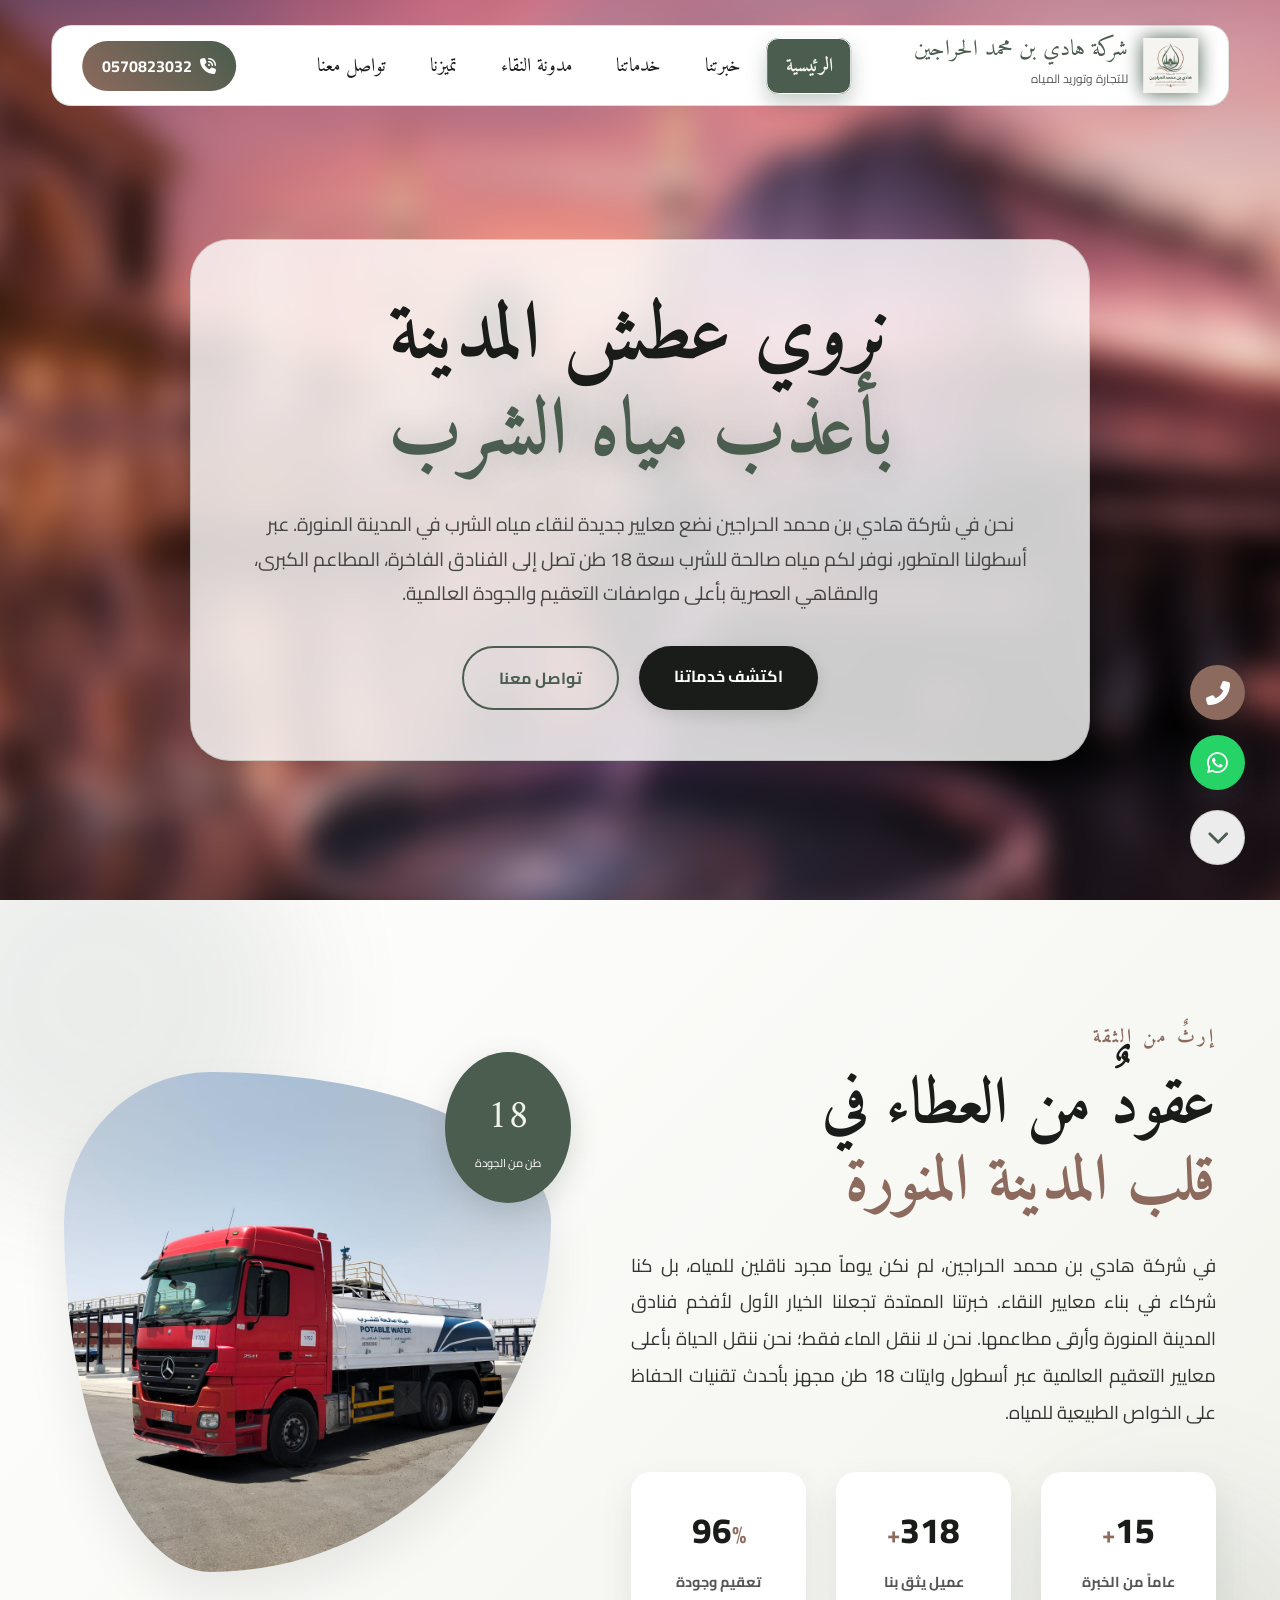
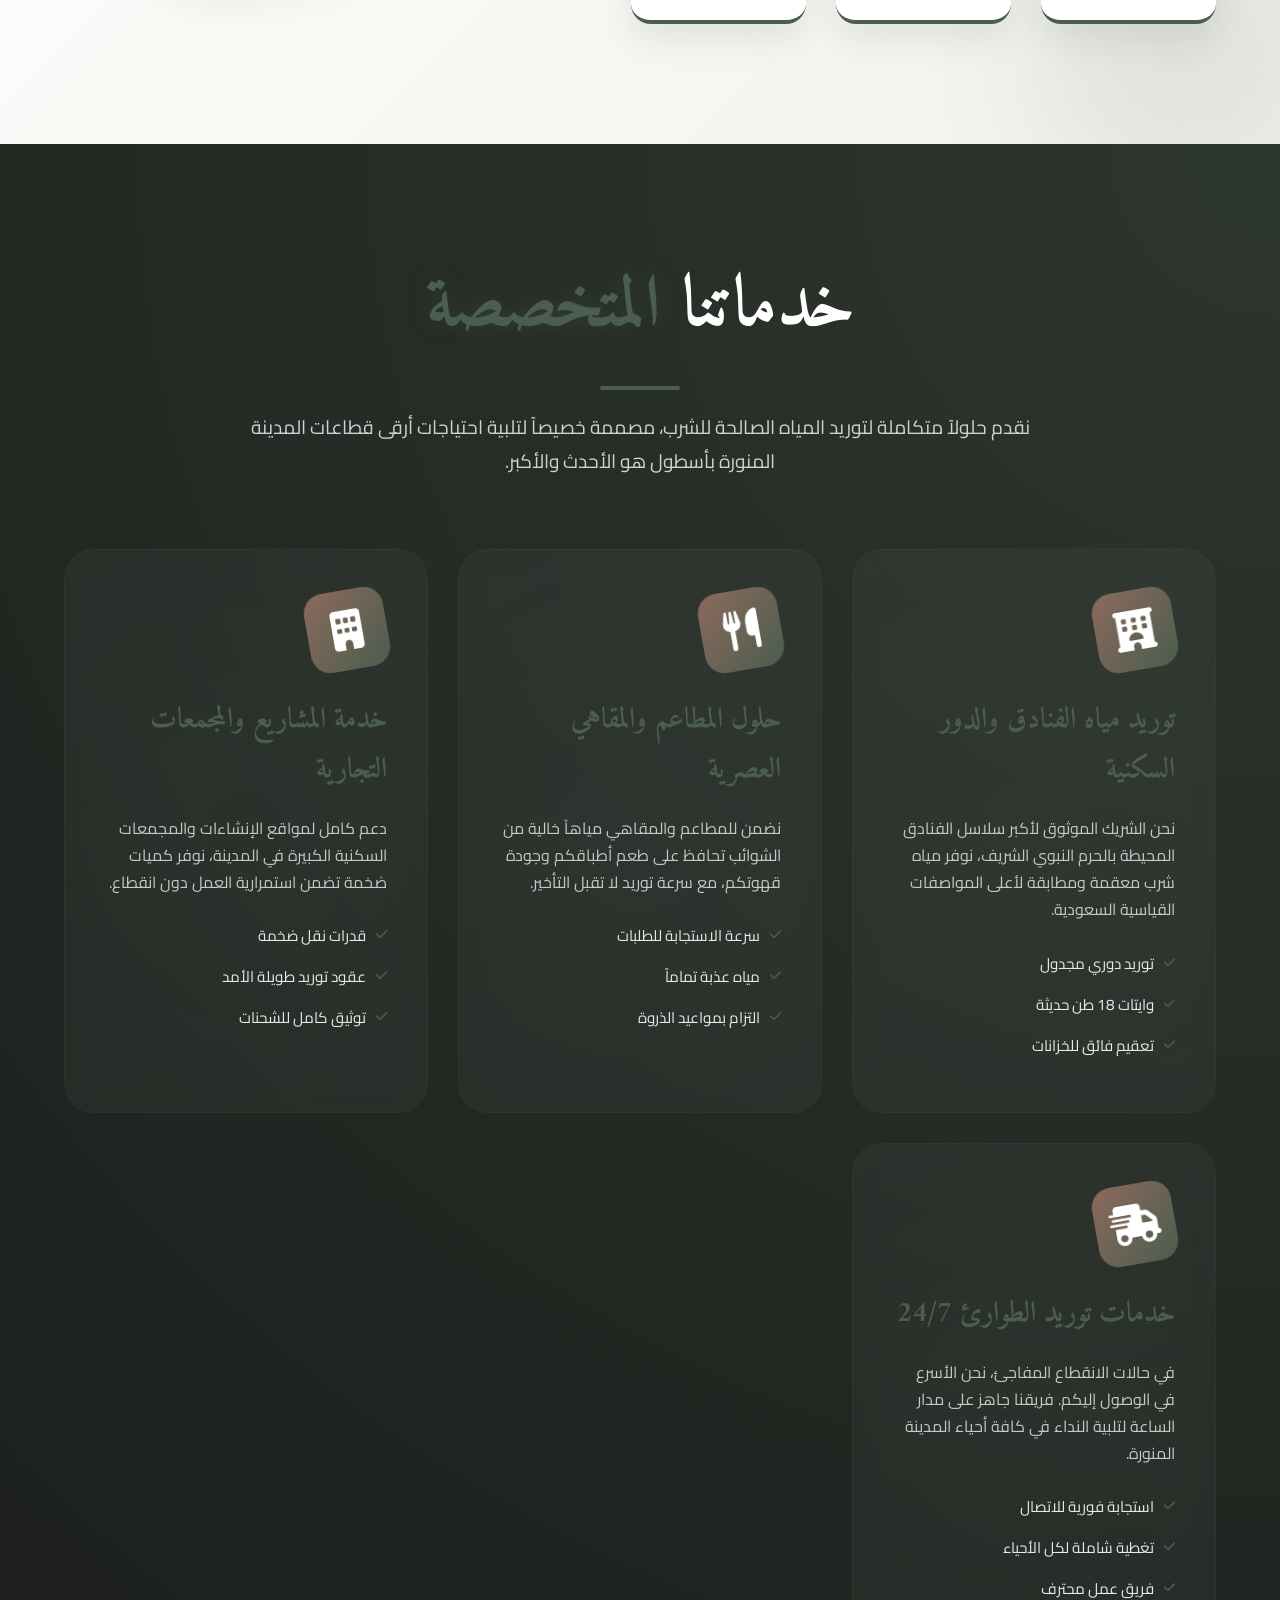
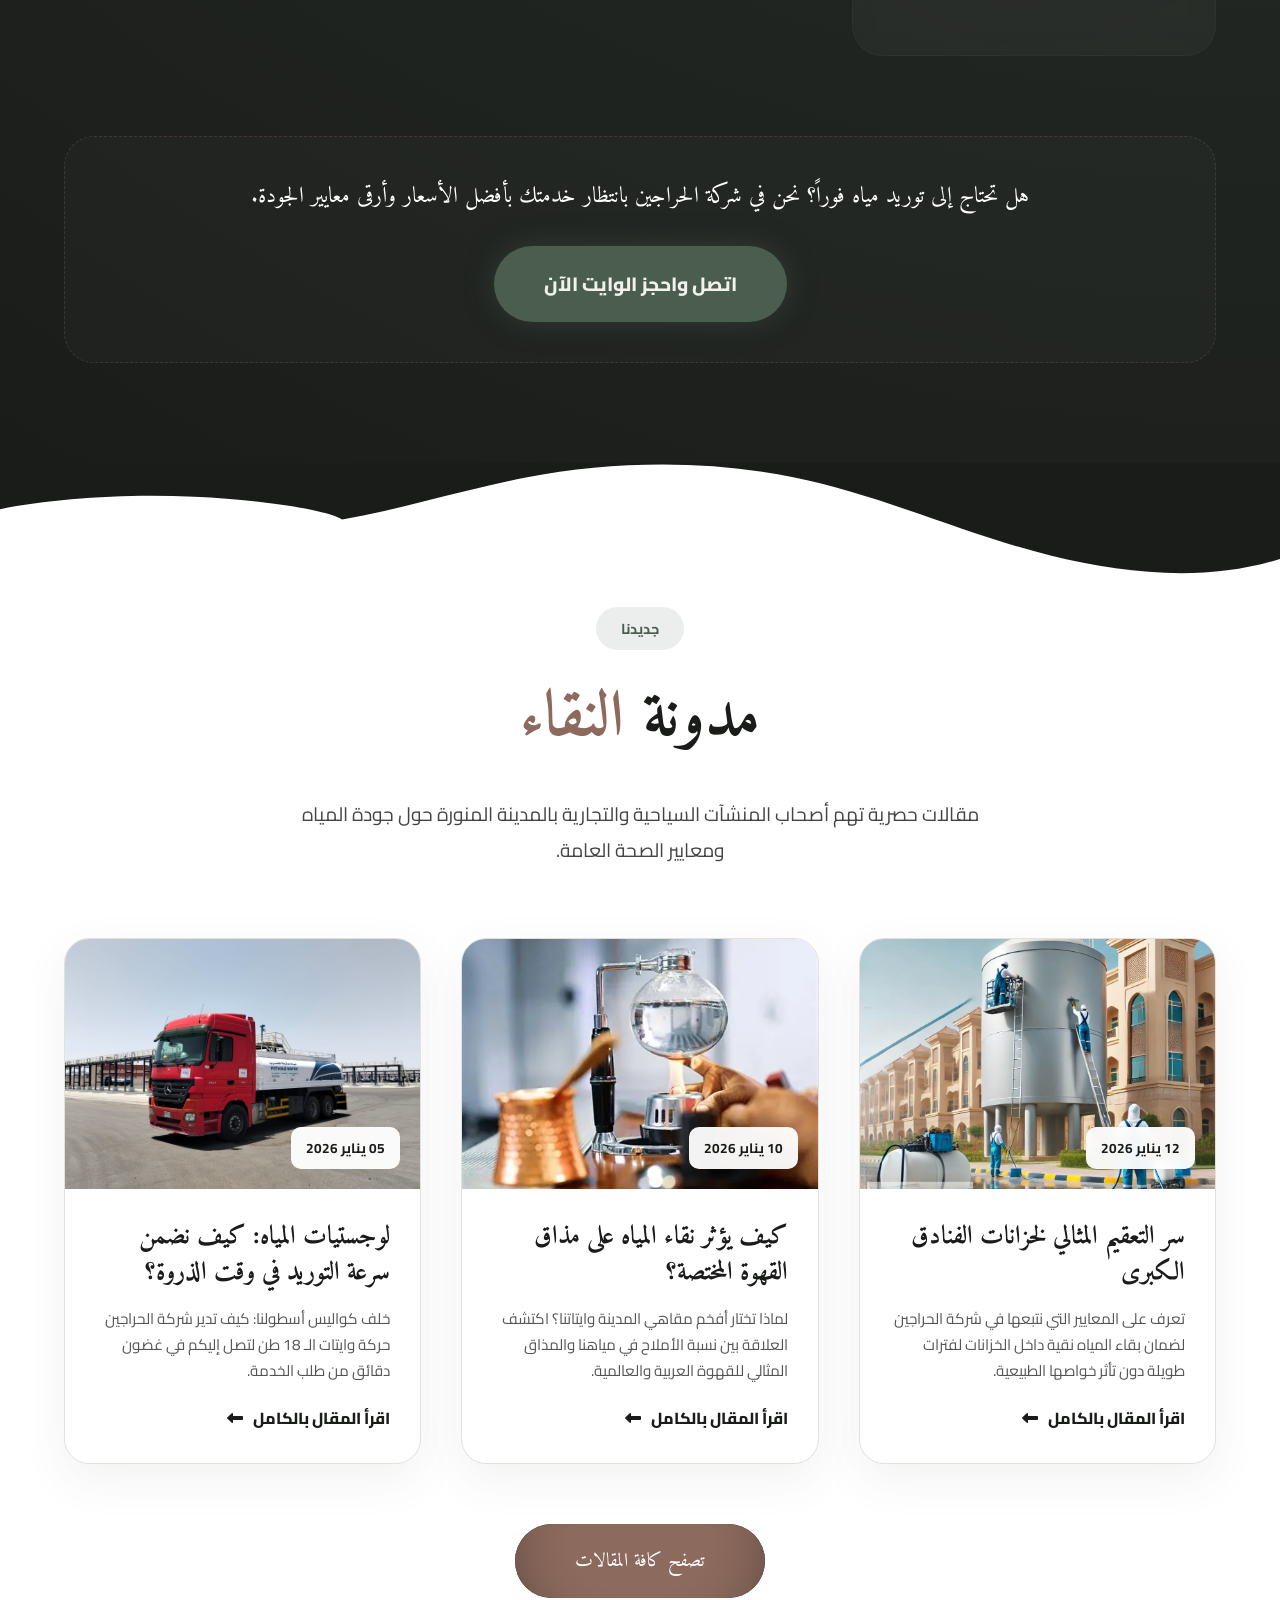
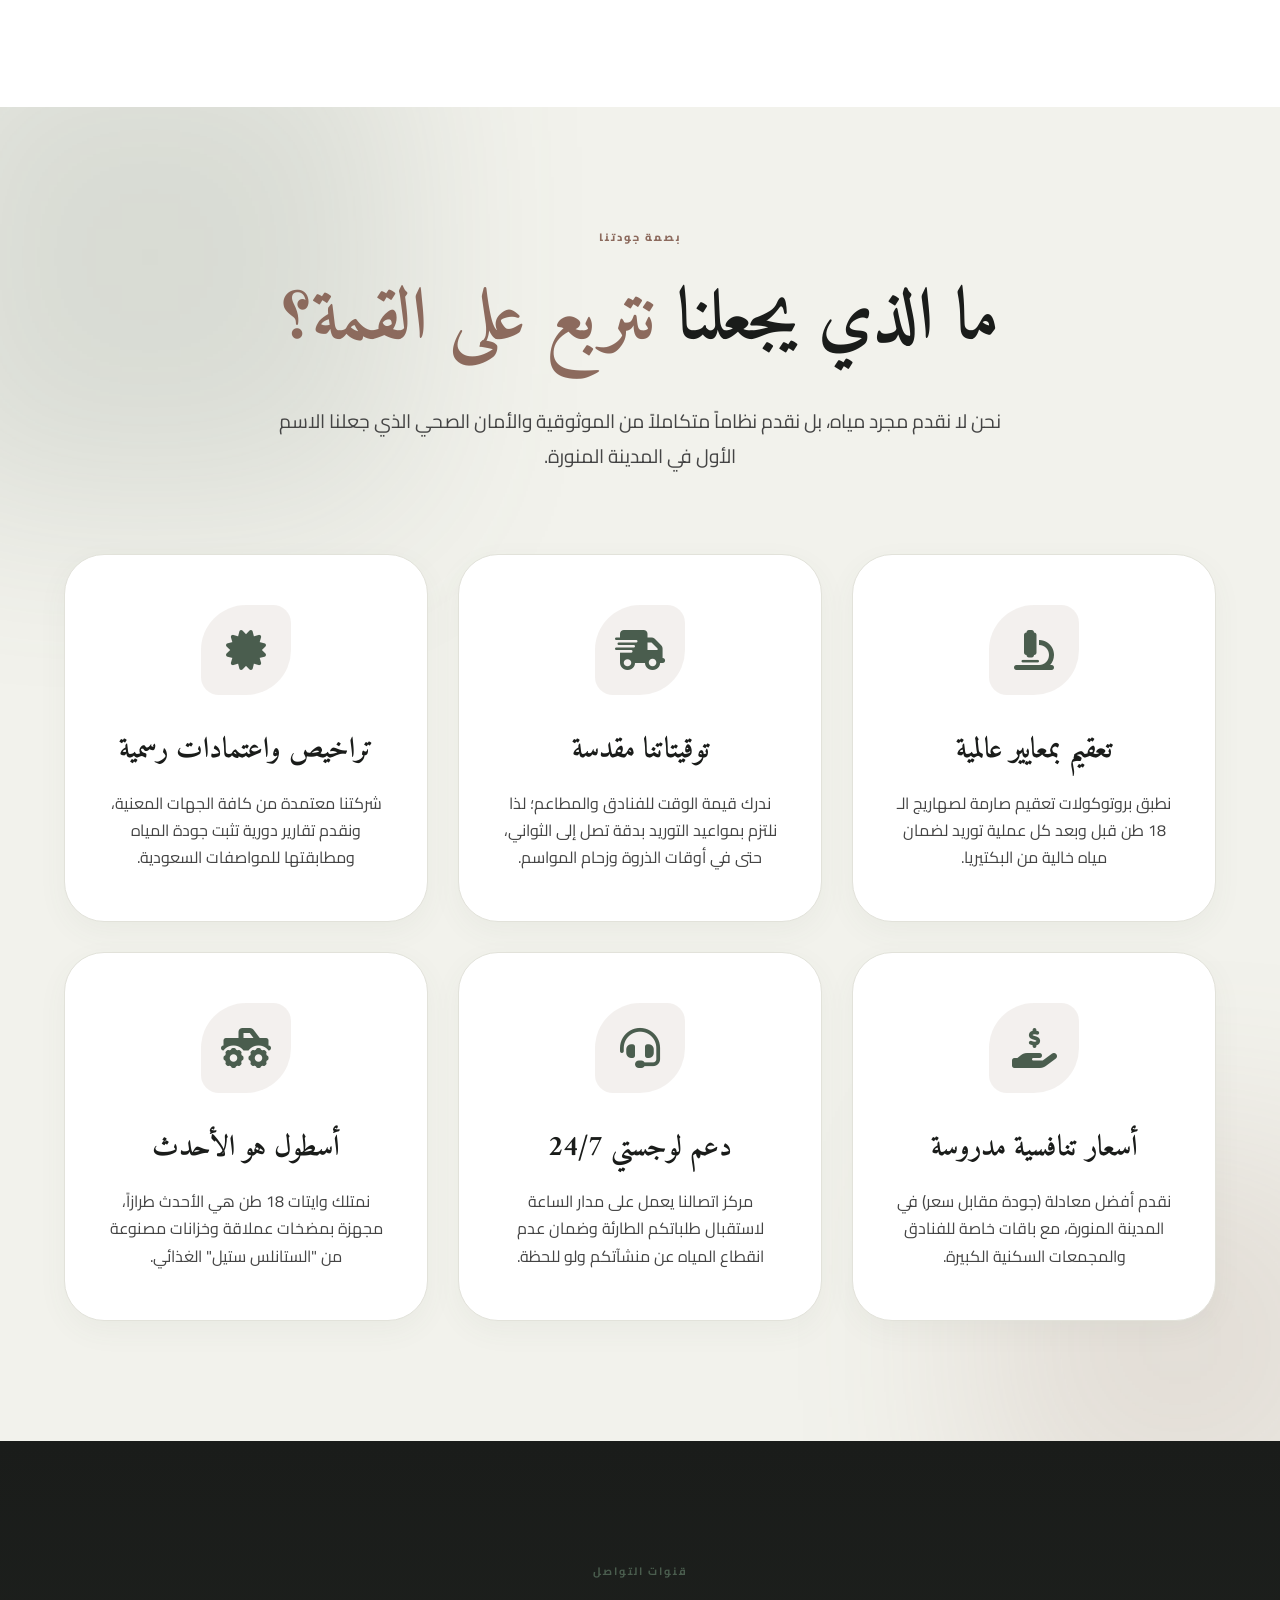
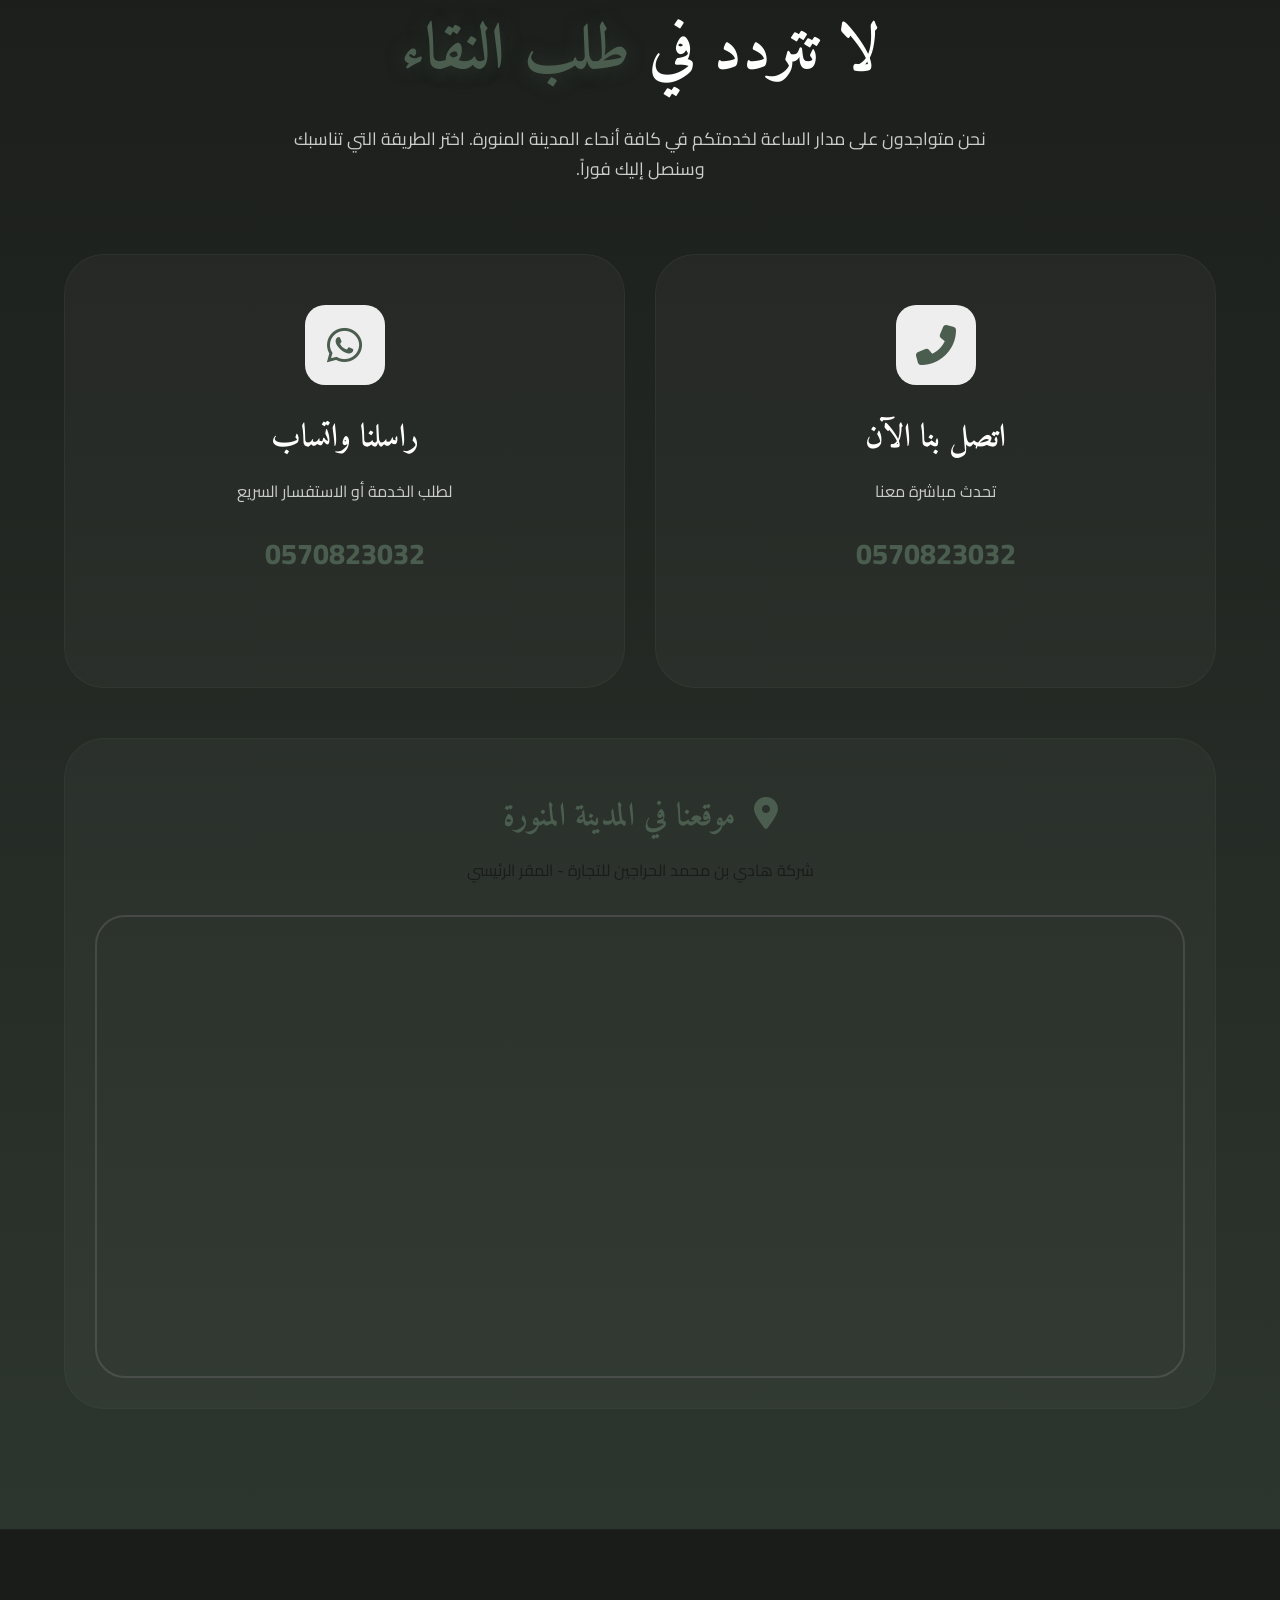
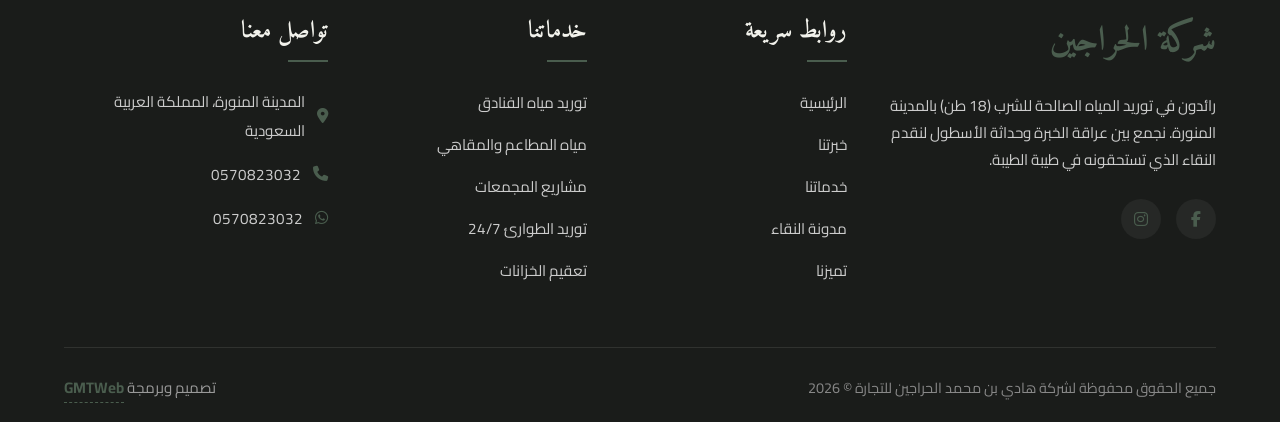
==== commit d9941a36: "message" ====
--- a/index.html
+++ b/index.html
@@ -20,7 +20,7 @@
         <nav class="glass-navbar">
             <div class="nav-wrapper">
                 <div class="logo-section">
-                    <img src="images/logo.png" alt="اللوجو" class="main-logo">
+                    <img src="images/logo.jpeg" alt="اللوجو" class="main-logo">
                     <div class="brand-text">
                         <span class="brand-title">شركة هادي بن محمد الحراجين</span>
                         <span class="brand-sub">للتجارة وتوريد المياه</span>
@@ -344,11 +344,16 @@
                 <p>شركة هادي بن محمد الحراجين للتجارة - المقر الرئيسي</p>
             </div>
             <div class="map-frame">
-                <iframe 
-                    src="https://www.google.com/maps/embed?pb=!1m18!1m12!1m3!1d3624.5684615234!2d39.6111!3d24.4672!2m3!1f0!2f0!3f0!3m2!1i1024!2i768!4f13.1!3m3!1m2!1s0x15bdbe3412345679%3A0x1234567890abcdef!2z2LTYsdmD2Kkg2YfYp9iv2Yog2KjZhiDZhdit2YXYryDYp9mE2K3Ysdin2KzZitmGINmE2YTYqtmI2LHZitmG!5e0!3m2!1sar!2ssa!4v1710000000000!5m2!1sar!2ssa" 
-                    width="100%" height="450" style="border:0;" allowfullscreen="" loading="lazy" referrerpolicy="no-referrer-when-downgrade">
-                </iframe>
-            </div>
+    <iframe 
+        src="https://www.google.com/maps/embed?pb=!1m17!1m12!1m3!1d3626.541416960105!2d39.608063884999996!3d24.4031667!2m3!1f0!2f0!3f0!3m2!1i1024!2i768!4f13.1!3m2!1m1!2zMjTCsDI0JzExLjQiTiAzOcKwMzYnMzguMyJF!5e0!3m2!1sar!2ssa!4v1715500000000!5m2!1sar!2ssa" 
+        width="100%" 
+        height="450" 
+        style="border:0;" 
+        allowfullscreen="" 
+        loading="lazy" 
+        referrerpolicy="no-referrer-when-downgrade">
+    </iframe>
+</div>
         </div>
     </div>
     </section>
--- a/style.css
+++ b/style.css
@@ -1,9 +1,10 @@
 :root {
-    --midnight-plum: #1a0b12; 
-    --rose-gold: #ffb7c5;
-    --rose-deep: #ff4d6d;
-    --glass-bg: rgba(255, 255, 255, 0.08);
-    --glass-border: rgba(255, 255, 255, 0.2);
+    --midnight-plum: #F2F2EC; 
+    --rose-gold: #4A5D4E;    
+    --rose-deep: #8C6A5D;    
+    --text-color: #1A1C1A;   
+    --glass-bg: rgba(255, 255, 255, 0.92); 
+    --glass-border: rgba(74, 93, 78, 0.2); 
     --transition: all 0.5s cubic-bezier(0.4, 0, 0.2, 1);
 }
 
@@ -16,10 +17,11 @@
 
 body {
     background-color: var(--midnight-plum);
-    color: white;
+    color: var(--text-color); 
     font-family: 'Cairo', sans-serif;
     overflow-x: hidden;
 }
+
 #master-loader {
     position: fixed;
     inset: 0;
@@ -35,13 +37,13 @@
     font-family: 'Amiri', serif;
     font-size: 3.5rem;
     color: var(--rose-gold);
-    text-shadow: 0 0 20px rgba(255, 183, 197, 0.5);
+    text-shadow: 0 0 10px rgba(74, 93, 78, 0.1);
 }
 
 .progress-bar {
     width: 200px;
     height: 2px;
-    background: rgba(255,255,255,0.1);
+    background: rgba(74, 93, 78, 0.1);
     margin-top: 20px;
     border-radius: 10px;
     overflow: hidden;
@@ -57,13 +59,1328 @@
 @keyframes loading {
     to { width: 100%; }
 }
+
 .main-visual-bg {
     position: fixed;
     inset: 0;
     background: url('images/bg.png') center/cover;
-    filter: brightness(0.3) blur(10px);
+    filter: brightness(0.95) blur(15px);
     z-index: -2;
     transform: scale(1.1);
+}
+
+.glass-navbar {
+position: fixed;
+top: 25px;
+left: 50%;
+transform: translateX(-50%);
+width: 92%;
+max-width: 1400px;
+background: var(--glass-bg);
+backdrop-filter: blur(20px);
+-webkit-backdrop-filter: blur(20px);
+border: 1px solid var(--glass-border);
+border-radius: 20px;
+padding: 12px 30px;
+z-index: 1000;
+transition: var(--transition);
+box-shadow: 0 10px 30px rgba(26, 28, 26, 0.08);
+}
+.nav-wrapper {
+display: flex;
+justify-content: space-between;
+align-items: center;
+}
+.logo-section { display: flex; align-items: center; gap: 15px; }
+.main-logo { height: 55px; filter: drop-shadow(0 0 10px var(--rose-gold)); }
+.brand-title { font-family: 'Amiri', serif; font-size: 1.4rem; color: var(--rose-gold); display: block; line-height: 1; }
+.brand-sub { font-size: 0.75rem; color: #555; }
+.nav-menu { display: flex; list-style: none; gap: 8px; }
+.nav-link {
+text-decoration: none;
+color: #1A1C1A;
+font-family: 'Amiri', serif;
+font-size: 1.2rem;
+padding: 10px 18px;
+border-radius: 12px;
+transition: var(--transition);
+}
+.nav-link.active-section {
+background: var(--rose-gold);
+color: #F2F2EC !important;
+font-weight: bold;
+box-shadow: 0 10px 20px rgba(74, 93, 78, 0.3);
+border: 1px solid white;
+transform: translateY(-3px);
+}
+.cta-call {
+background: linear-gradient(45deg, var(--rose-deep), var(--rose-gold));
+padding: 10px 20px;
+border-radius: 50px;
+text-decoration: none;
+color: white;
+font-weight: bold;
+display: flex;
+align-items: center;
+gap: 8px;
+}
+.hero-master {
+height: 100vh;
+display: flex;
+align-items: center;
+justify-content: center;
+padding-top: 100px;
+}
+.hero-glass-box {
+background: rgba(255, 255, 255, 0.8);
+backdrop-filter: blur(15px);
+padding: 50px;
+border-radius: 40px;
+border: 1px solid var(--glass-border);
+text-align: center;
+max-width: 900px;
+animation: zoomIn 1.2s ease-out;
+}
+@keyframes zoomIn {
+from { opacity: 0; transform: scale(0.9); }
+to { opacity: 1; transform: scale(1); }
+}
+.main-hero-title { font-family: 'Amiri', serif; font-size: clamp(2.5rem, 8vw, 5rem); margin-bottom: 25px; line-height: 1.2; color: #1A1C1A; }
+.main-hero-title .highlight { color: var(--rose-gold); text-shadow: 0 0 30px rgba(74, 93, 78, 0.3); }
+.hero-paragraph { font-size: 1.2rem; line-height: 1.8; color: #444; margin-bottom: 35px; }
+.hero-btns-group { display: flex; justify-content: center; gap: 20px; flex-wrap: wrap; }
+.premium-btn { padding: 15px 35px; border-radius: 50px; text-decoration: none; font-weight: bold; transition: var(--transition); }
+.btn-fill { background: #1A1C1A; color: #ffffff; box-shadow: 0 5px 15px rgba(0,0,0,0.1); }
+.btn-border { border: 2px solid var(--rose-gold); color: var(--rose-gold); }
+.premium-btn:hover { transform: translateY(-5px); box-shadow: 0 10px 20px rgba(26, 28, 26, 0.15); }
+.dynamic-scroll {
+position: fixed;
+bottom: 35px;
+right: 35px;
+z-index: 1001;
+cursor: pointer;
+}
+.scroll-circle {
+width: 60px;
+height: 60px;
+background: var(--glass-bg);
+backdrop-filter: blur(15px);
+border: 1px solid var(--glass-border);
+border-radius: 50%;
+display: flex;
+align-items: center;
+justify-content: center;
+transition: var(--transition);
+}
+.scroll-circle i { font-size: 1.2rem; color: var(--rose-gold); transition: var(--transition); }
+.dynamic-scroll.up-mode .scroll-circle { background: var(--rose-gold); }
+.dynamic-scroll.up-mode .scroll-circle i { color: #F2F2EC; transform: rotate(180deg); }
+.mobile-toggle { display: none; cursor: pointer; flex-direction: column; gap: 6px; }
+.mobile-toggle .bar { width: 30px; height: 3px; background: var(--rose-gold); border-radius: 5px; }
+.mobile-nav-overlay {
+position: fixed; inset: 0; background: rgba(242, 242, 236, 0.98);
+z-index: 2000; display: none; justify-content: center; align-items: center;
+}
+.mobile-card {
+background: var(--glass-bg); width: 85%; max-width: 400px;
+padding: 40px; border-radius: 30px; border: 1px solid var(--rose-gold); text-align: center;
+}
+.mobile-links-list { list-style: none; }
+.mobile-links-list li { margin: 20px 0; }
+.mobile-links-list a { text-decoration: none; color: #1A1C1A; font-size: 1.8rem; font-family: 'Amiri', serif; }
+.close-menu { position: absolute; top: 20px; right: 30px; font-size: 2.5rem; color: var(--rose-gold); cursor: pointer; }
+@media (max-width: 1024px) {
+.desktop-only { display: none; }
+.mobile-toggle { display: flex; }
+.glass-navbar { width: 95%; padding: 10px 20px; }
+}
+
+.content-section { height: 100vh; display: flex; align-items: center; justify-content: center; }
+.content-section h2 { font-family: 'Amiri', serif; font-size: 3rem; color: var(--rose-gold); }
+.iphone-scroll-system {
+position: fixed;
+bottom: 35px;
+right: 35px;
+z-index: 2500;
+cursor: pointer;
+transition: all 0.5s cubic-bezier(0.65, 0, 0.35, 1);
+}
+.iphone-pill {
+width: 55px;
+height: 55px;
+background: var(--glass-bg);
+backdrop-filter: blur(20px);
+-webkit-backdrop-filter: blur(20px);
+border: 1px solid var(--glass-border);
+border-radius: 50%;
+display: flex;
+align-items: center;
+justify-content: center;
+box-shadow: 0 10px 30px rgba(0, 0, 0, 0.1);
+transition: all 0.5s ease;
+}
+.iphone-pill i {
+color: var(--rose-gold);
+font-size: 1.4rem;
+transition: transform 0.6s cubic-bezier(0.65, 0, 0.35, 1);
+}
+.iphone-scroll-system.up-mode .iphone-pill {
+background: var(--rose-gold);
+border-color: #ffffff;
+}
+.iphone-scroll-system.up-mode .iphone-pill i {
+color: #F2F2EC;
+transform: rotate(180deg);
+}
+.iphone-scroll-system:not(.up-mode) .iphone-pill {
+animation: iphone-bounce 2s infinite;
+}
+@keyframes iphone-bounce {
+0%, 100% { transform: translateY(0); }
+50% { transform: translateY(10px); }
+}
+.iphone-scroll-system:hover {
+transform: scale(1.1);
+}
+
+.experience-section {
+position: relative;
+padding: 120px 5%;
+background: linear-gradient(135deg, #ffffff 0%, #F2F2EC 100%);
+overflow: hidden;
+}
+.exp-background .bubble {
+position: absolute;
+border-radius: 50%;
+background: var(--rose-gold);
+opacity: 0.1;
+filter: blur(60px);
+z-index: 1;
+}
+.b1 { width: 400px; height: 400px; top: -100px; left: -100px; animation: orbit 20s infinite linear; }
+.b2 { width: 300px; height: 300px; bottom: -50px; right: -50px; animation: orbit 15s infinite linear reverse; }
+@keyframes orbit {
+from { transform: rotate(0deg) translateX(50px) rotate(0deg); }
+to { transform: rotate(360deg) translateX(50px) rotate(-360deg); }
+}
+.exp-container {
+max-width: 1300px;
+margin: 0 auto;
+display: grid;
+grid-template-columns: 1.2fr 1fr;
+gap: 80px;
+align-items: center;
+position: relative;
+z-index: 2;
+}
+.exp-subtitle {
+font-family: 'Amiri', serif;
+color: var(--rose-deep);
+font-size: 1.2rem;
+letter-spacing: 3px;
+text-transform: uppercase;
+margin-bottom: 15px;
+}
+
+.exp-title {
+font-family: 'Amiri', serif;
+font-size: clamp(2.5rem, 5vw, 4rem);
+color: var(--text-color);
+line-height: 1.2;
+margin-bottom: 25px;
+}
+.exp-title span {
+color: var(--rose-deep);
+position: relative;
+}
+.exp-text {
+font-size: 1.15rem;
+color: #333;
+line-height: 2;
+margin-bottom: 40px;
+text-align: justify;
+}
+.exp-stats {
+display: flex;
+gap: 30px;
+}
+.stat-card {
+background: #ffffff;
+padding: 25px;
+border-radius: 20px;
+box-shadow: 0 15px 35px rgba(74, 93, 78, 0.12);
+border-bottom: 4px solid var(--rose-gold);
+transition: 0.4s;
+flex: 1;
+text-align: center;
+}
+.stat-card:hover { transform: translateY(-10px); }
+.stat-num {
+font-size: 2.2rem;
+font-weight: 800;
+color: var(--text-color);
+}
+.plus { color: var(--rose-deep); font-size: 1.5rem; font-weight: bold; }
+.stat-card p { font-size: 0.9rem; color: #555; margin-top: 5px; font-weight: bold; }
+.exp-visual { position: relative; }
+.main-image-wrapper { position: relative; width: 100%; height: 500px; }
+.image-mask {
+width: 100%;
+height: 100%;
+border-radius: 30% 70% 70% 30% / 30% 30% 70% 70%;
+overflow: hidden;
+animation: morphing 10s infinite alternate;
+box-shadow: 0 25px 50px rgba(0,0,0,0.08);
+}
+@keyframes morphing {
+0% { border-radius: 30% 70% 70% 30% / 30% 30% 70% 70%; }
+100% { border-radius: 50% 50% 20% 80% / 25% 80% 20% 75%; }
+}
+.image-mask img { width: 100%; height: 100%; object-fit: cover; }
+.experience-badge {
+position: absolute;
+top: -20px;
+right: -20px;
+background: var(--rose-gold);
+color: #ffffff;
+padding: 30px;
+border-radius: 50%;
+text-align: center;
+display: flex;
+flex-direction: column;
+box-shadow: 0 10px 30px rgba(74, 93, 78, 0.2);
+}
+
+.badge-year { font-size: 2.5rem; font-family: 'Amiri'; color: #F2F2EC; }
+.badge-text { font-size: 0.7rem; text-transform: uppercase; }
+.floating-glass-card {
+position: absolute;
+bottom: 30px;
+left: -40px;
+background: rgba(255, 255, 255, 0.85);
+backdrop-filter: blur(10px);
+padding: 20px;
+border-radius: 15px;
+display: flex;
+align-items: center;
+gap: 15px;
+border: 1px solid white;
+box-shadow: 0 10px 30px rgba(0,0,0,0.05);
+}
+.floating-glass-card i { color: gold; font-size: 1.5rem; }
+@media (max-width: 968px) {
+.exp-container { grid-template-columns: 1fr; gap: 50px; }
+.exp-visual { order: -1; }
+.exp-stats { flex-wrap: wrap; }
+}
+
+.services-dark-section {
+padding: 100px 5%;
+background: radial-gradient(circle at top right, #2D362E, #1A1C1A);
+position: relative;
+overflow: hidden;
+}
+.services-container {
+max-width: 1400px;
+margin: 0 auto;
+position: relative;
+z-index: 5;
+}
+.services-header {
+text-align: center;
+margin-bottom: 70px;
+}
+.services-title {
+font-family: 'Amiri', serif;
+font-size: clamp(2.5rem, 6vw, 4.5rem);
+color: #ffffff;
+margin-bottom: 15px;
+}
+.services-title span {
+color: var(--rose-gold);
+text-shadow: 0 0 20px rgba(74, 93, 78, 0.4);
+}
+.title-line {
+width: 80px;
+height: 4px;
+background: var(--rose-gold);
+margin: 0 auto 20px;
+border-radius: 2px;
+}
+.services-subtitle {
+font-size: 1.2rem;
+color: #d1d1d1;
+max-width: 800px;
+margin: 0 auto;
+line-height: 1.8;
+}
+.services-grid {
+display: grid;
+grid-template-columns: repeat(auto-fit, minmax(320px, 1fr));
+gap: 30px;
+perspective: 1000px;
+}
+.service-card {
+background: rgba(255, 255, 255, 0.03);
+border: 1px solid rgba(74, 93, 78, 0.15);
+border-radius: 30px;
+padding: 40px;
+transition: all 0.5s cubic-bezier(0.175, 0.885, 0.32, 1.275);
+backdrop-filter: blur(10px);
+position: relative;
+overflow: hidden;
+}
+.service-card::before {
+content: '';
+position: absolute;
+top: -50%;
+left: -50%;
+width: 200%;
+height: 200%;
+background: radial-gradient(circle, rgba(74, 93, 78, 0.05) 0%, transparent 70%);
+pointer-events: none;
+}
+.service-card:hover {
+transform: translateY(-15px) rotateX(5deg);
+border-color: var(--rose-gold);
+box-shadow: 0 20px 40px rgba(0,0,0,0.4), 0 0 20px rgba(74, 93, 78, 0.15);
+}
+.service-icon {
+width: 80px;
+height: 80px;
+background: linear-gradient(135deg, var(--rose-deep), var(--rose-gold));
+border-radius: 20px;
+display: flex;
+align-items: center;
+justify-content: center;
+font-size: 2.5rem;
+color: white;
+margin-bottom: 25px;
+transform: rotate(-10deg);
+transition: 0.5s;
+}
+.service-card:hover .service-icon {
+transform: rotate(0deg) scale(1.1);
+box-shadow: 0 0 25px var(--rose-gold);
+}
+.service-card h3 {
+font-family: 'Amiri', serif;
+font-size: 1.8rem;
+color: var(--rose-gold);
+margin-bottom: 20px;
+}
+.service-card p {
+color: #ccc;
+line-height: 1.7;
+margin-bottom: 25px;
+font-size: 1rem;
+}
+
+.service-features {
+list-style: none;
+padding: 0;
+}
+.service-features li {
+color: #eee;
+margin-bottom: 12px;
+display: flex;
+align-items: center;
+gap: 10px;
+font-size: 0.95rem;
+}
+.service-features li i {
+color: var(--rose-gold);
+font-size: 0.8rem;
+}
+.services-footer {
+text-align: center;
+margin-top: 80px;
+padding: 40px;
+background: rgba(255, 255, 255, 0.02);
+border-radius: 30px;
+border: 1px dashed rgba(140, 106, 93, 0.3);
+}
+.services-footer p {
+font-size: 1.4rem;
+font-family: 'Amiri', serif;
+margin-bottom: 30px;
+color: white;
+}
+.call-now-glow {
+display: inline-block;
+padding: 20px 50px;
+background: var(--rose-gold);
+color: #F2F2EC;
+text-decoration: none;
+font-weight: 800;
+font-size: 1.2rem;
+border-radius: 100px;
+box-shadow: 0 0 30px rgba(74, 93, 78, 0.4);
+transition: 0.4s;
+animation: pulseGlow 2s infinite;
+}
+@keyframes pulseGlow {
+0% { box-shadow: 0 0 0 0 rgba(74, 93, 78, 0.4); }
+70% { box-shadow: 0 0 0 20px rgba(74, 93, 78, 0); }
+100% { box-shadow: 0 0 0 0 rgba(74, 93, 78, 0); }
+}
+.call-now-glow:hover {
+transform: scale(1.05);
+background: white;
+color: var(--rose-gold);
+}
+@media (max-width: 768px) {
+.services-grid { grid-template-columns: 1fr; }
+.services-title { font-size: 3rem; }
+}
+
+.blog-light-section {
+position: relative;
+padding: 150px 5% 100px;
+background: #ffffff;
+overflow: hidden;
+}
+.blog-wave-top {
+position: absolute;
+top: 0;
+left: 0;
+width: 100%;
+line-height: 0;
+}
+.blog-wave-top svg {
+display: block;
+width: calc(100% + 1.3px);
+height: 120px;
+}
+.blog-wave-top .shape-fill {
+fill: #1A1C1A;
+}
+.blog-container {
+max-width: 1300px;
+margin: 0 auto;
+position: relative;
+}
+.blog-intro {
+text-align: center;
+margin-bottom: 70px;
+}
+.blog-tag {
+background: rgba(74, 93, 78, 0.1);
+color: var(--rose-gold);
+padding: 8px 25px;
+border-radius: 50px;
+font-weight: bold;
+font-size: 0.9rem;
+text-transform: uppercase;
+}
+.blog-main-title {
+font-family: 'Amiri', serif;
+font-size: clamp(2.5rem, 6vw, 4rem);
+color: var(--text-color);
+margin: 20px 0;
+}
+.blog-main-title span { color: var(--rose-deep); }
+.blog-description {
+color: #444;
+font-size: 1.2rem;
+max-width: 700px;
+margin: 0 auto;
+}
+.blog-grid {
+display: grid;
+grid-template-columns: repeat(auto-fit, minmax(350px, 1fr));
+gap: 40px;
+}
+.blog-card {
+background: #ffffff;
+border-radius: 25px;
+overflow: hidden;
+box-shadow: 0 15px 45px rgba(74, 93, 78, 0.08);
+transition: 0.5s;
+border: 1px solid #e2e2da;
+}
+.blog-card:hover {
+transform: translateY(-15px);
+box-shadow: 0 30px 60px rgba(74, 93, 78, 0.15);
+}
+.blog-img-box {
+position: relative;
+height: 250px;
+overflow: hidden;
+}
+.blog-img-box img {
+width: 100%;
+height: 100%;
+object-fit: cover;
+transition: 0.8s;
+}
+.blog-card:hover .blog-img-box img {
+transform: scale(1.1) rotate(2deg);
+}
+.blog-date {
+position: absolute;
+bottom: 20px;
+right: 20px;
+background: rgba(255, 255, 255, 0.95);
+backdrop-filter: blur(5px);
+padding: 8px 15px;
+border-radius: 10px;
+font-size: 0.85rem;
+color: var(--text-color);
+font-weight: bold;
+}
+.blog-info {
+padding: 30px;
+}
+.blog-info h3 {
+font-family: 'Amiri', serif;
+font-size: 1.6rem;
+color: var(--text-color);
+margin-bottom: 15px;
+line-height: 1.4;
+transition: 0.3s;
+}
+.blog-card:hover .blog-info h3 {
+color: var(--rose-deep);
+}
+
+.blog-info p {
+color: #555;
+line-height: 1.7;
+margin-bottom: 20px;
+font-size: 0.95rem;
+}
+.read-more-link {
+text-decoration: none;
+color: var(--text-color);
+font-weight: 800;
+display: flex;
+align-items: center;
+gap: 10px;
+transition: 0.3s;
+}
+.read-more-link i {
+transition: 0.3s;
+}
+.read-more-link:hover {
+color: var(--rose-deep);
+}
+.read-more-link:hover i {
+transform: translateX(-10px);
+}
+.blog-cta {
+text-align: center;
+margin-top: 60px;
+}
+.liquid-btn {
+position: relative;
+padding: 20px 60px;
+display: inline-block;
+background: var(--text-color);
+color: #fff;
+font-size: 1.2rem;
+font-family: 'Amiri', serif;
+border-radius: 50px;
+border: none;
+cursor: pointer;
+overflow: hidden;
+transition: 0.5s;
+}
+
+.liquid-btn span {
+position: relative;
+z-index: 1;
+}
+.liquid-btn .liquid {
+position: absolute;
+top: -80px;
+left: 0;
+width: 100%;
+height: 200px;
+background: var(--rose-deep);
+box-shadow: inset 0 0 50px rgba(0,0,0,0.3);
+transition: 0.5s;
+border-radius: 40%;
+animation: liquid_anim 10s infinite linear;
+}
+.liquid-btn:hover .liquid {
+top: -120px;
+}
+@keyframes liquid_anim {
+0% { transform: rotate(0deg); }
+100% { transform: rotate(360deg); }
+}
+@media (max-width: 768px) {
+.blog-grid { grid-template-columns: 1fr; }
+}
+.post-hero {
+position: relative;
+height: 70vh;
+display: flex;
+align-items: flex-end;
+justify-content: center;
+overflow: hidden;
+color: #ffffff;
+}
+.post-hero-bg {
+position: absolute;
+inset: 0;
+background-size: cover;
+background-position: center;
+filter: brightness(0.6);
+z-index: -1;
+transform: scale(1.1);
+}
+.post-hero-content {
+max-width: 900px;
+padding: 60px 20px;
+text-align: center;
+z-index: 10;
+}
+
+.category-tag {
+background: var(--rose-deep);
+padding: 5px 20px;
+border-radius: 50px;
+font-size: 0.9rem;
+margin-left: 15px;
+color: #ffffff;
+}
+.post-main-title {
+font-family: 'Amiri', serif;
+font-size: clamp(2rem, 5vw, 3.5rem);
+margin-top: 20px;
+line-height: 1.3;
+}
+.post-container {
+max-width: 1200px;
+margin: -50px auto 100px;
+padding: 0 5%;
+position: relative;
+z-index: 20;
+}
+.post-layout {
+display: grid;
+grid-template-columns: 2fr 1fr;
+gap: 50px;
+}
+.post-body {
+background: #ffffff;
+padding: 60px;
+border-radius: 30px;
+box-shadow: 0 30px 60px rgba(26, 28, 26, 0.05);
+color: #333333;
+line-height: 2;
+font-size: 1.15rem;
+}
+.drop-cap::first-letter {
+font-family: 'Amiri', serif;
+font-size: 4rem;
+color: var(--rose-deep);
+float: right;
+margin-left: 15px;
+line-height: 1;
+}
+.post-body h3 {
+font-family: 'Amiri', serif;
+font-size: 2rem;
+color: var(--text-color);
+margin: 40px 0 20px;
+}
+.post-quote {
+border-right: 5px solid var(--rose-deep);
+padding: 20px 30px;
+background: rgba(140, 106, 93, 0.1);
+font-style: italic;
+font-family: 'Amiri', serif;
+font-size: 1.5rem;
+margin: 40px 0;
+color: var(--text-color);
+}
+.inner-post-img {
+width: 100%;
+border-radius: 20px;
+margin: 40px 0;
+}
+.sidebar-card {
+background: #ffffff;
+padding: 30px;
+border-radius: 25px;
+margin-bottom: 30px;
+box-shadow: 0 15px 35px rgba(26, 28, 26, 0.05);
+}
+.order-card {
+background: var(--rose-gold);
+color: #ffffff;
+text-align: center;
+}
+.order-card h4 { color: #F2F2EC; font-family: 'Amiri'; font-size: 1.5rem; }
+.sidebar-btn {
+display: inline-block;
+margin-top: 20px;
+background: #ffffff;
+color: var(--rose-gold);
+padding: 12px 30px;
+border-radius: 50px;
+text-decoration: none;
+font-weight: bold;
+}
+.mini-post {
+display: flex;
+gap: 15px;
+margin-top: 20px;
+align-items: center;
+}
+.mini-post img { width: 60px; height: 60px; border-radius: 10px; object-fit: cover; }
+.mini-post a { text-decoration: none; color: var(--text-color); font-weight: bold; font-size: 0.9rem; }
+.post-footer {
+text-align: center;
+padding: 40px;
+color: #666;
+border-top: 1px solid #e2e2da;
+}
+@media (max-width: 968px) {
+.post-layout { grid-template-columns: 1fr; }
+.post-hero { height: 50vh; }
+.post-body { padding: 30px; }
+}
+.excellence-section {
+position: relative;
+padding: 120px 5%;
+background: #F2F2EC;
+overflow: hidden;
+}
+
+.excellence-shapes .shape {
+position: absolute;
+filter: blur(100px);
+z-index: 1;
+opacity: 0.15;
+}
+.s1 { width: 500px; height: 500px; background: var(--rose-gold); top: -100px; left: -100px; }
+.s2 { width: 400px; height: 400px; background: var(--rose-deep); bottom: -100px; right: -100px; }
+.excellence-container {
+max-width: 1300px;
+margin: 0 auto;
+position: relative;
+z-index: 5;
+}
+.excellence-header {
+text-align: center;
+margin-bottom: 80px;
+}
+.mini-title {
+font-family: 'Cairo', sans-serif;
+color: var(--rose-deep);
+font-weight: 800;
+letter-spacing: 2px;
+text-transform: uppercase;
+margin-bottom: 10px;
+}
+.excellence-header .main-title {
+font-family: 'Amiri', serif;
+font-size: clamp(2.5rem, 6vw, 4.5rem);
+color: var(--text-color);
+}
+.excellence-header .main-title span { color: var(--rose-deep); }
+.excellence-header .desc {
+color: #444;
+font-size: 1.2rem;
+max-width: 750px;
+margin: 20px auto 0;
+line-height: 1.8;
+}
+.excellence-grid {
+display: grid;
+grid-template-columns: repeat(auto-fit, minmax(350px, 1fr));
+gap: 30px;
+}
+.excellence-card {
+position: relative;
+background: #ffffff;
+padding: 50px 40px;
+border-radius: 40px;
+border: 1px solid #e2e2da;
+box-shadow: 0 10px 30px rgba(74, 93, 78, 0.05);
+transition: all 0.5s cubic-bezier(0.175, 0.885, 0.32, 1.275);
+overflow: hidden;
+text-align: center;
+}
+
+.card-glow {
+position: absolute;
+top: 0;
+left: 0;
+width: 100%;
+height: 100%;
+background: radial-gradient(circle at center, var(--rose-gold) 0%, transparent 70%);
+opacity: 0;
+transition: 0.5s;
+z-index: 1;
+}
+.excellence-card:hover {
+transform: translateY(-15px) scale(1.02);
+box-shadow: 0 30px 60px rgba(74, 93, 78, 0.15);
+border-color: var(--rose-gold);
+}
+.excellence-card:hover .card-glow {
+opacity: 0.1;
+}
+.icon-wrap {
+width: 90px;
+height: 90px;
+background: rgba(140, 106, 93, 0.1);
+border-radius: 50% 20% 50% 20%;
+display: flex;
+align-items: center;
+justify-content: center;
+font-size: 2.5rem;
+color: var(--rose-gold);
+margin: 0 auto 30px;
+transition: 0.6s;
+position: relative;
+z-index: 2;
+}
+.excellence-card:hover .icon-wrap {
+border-radius: 50%;
+background: var(--rose-gold);
+color: #ffffff;
+transform: rotate(360deg);
+}
+.excellence-card h3 {
+font-family: 'Amiri', serif;
+font-size: 1.8rem;
+color: var(--text-color);
+margin-bottom: 15px;
+position: relative;
+z-index: 2;
+}
+.excellence-card p {
+color: #444;
+line-height: 1.7;
+font-size: 1rem;
+position: relative;
+z-index: 2;
+}
+@media (max-width: 768px) {
+.excellence-grid { grid-template-columns: 1fr; }
+}
+.contact-dark-section {
+padding: 120px 5%;
+background: linear-gradient(180deg, #1A1C1A 0%, #2D362E 100%);
+position: relative;
+overflow: hidden;
+}
+.contact-container {
+max-width: 1200px;
+margin: 0 auto;
+position: relative;
+z-index: 10;
+}
+.contact-header {
+text-align: center;
+margin-bottom: 70px;
+}
+.contact-mini { color: var(--rose-gold); font-weight: bold; letter-spacing: 2px; }
+.contact-title {
+font-family: 'Amiri', serif;
+font-size: clamp(2.5rem, 6vw, 4rem);
+color: #ffffff;
+margin: 15px 0;
+}
+.contact-title span { color: var(--rose-gold); text-shadow: 0 0 20px rgba(74, 93, 78, 0.4); }
+.contact-desc { color: #ccc; font-size: 1.1rem; max-width: 700px; margin: 0 auto; line-height: 1.7; }
+.contact-grid {
+display: grid;
+grid-template-columns: 1fr 1fr;
+gap: 30px;
+margin-bottom: 50px;
+}
+
+.contact-card {
+text-decoration: none;
+background: rgba(255, 255, 255, 0.03);
+border: 1px solid rgba(74, 93, 78, 0.2);
+padding: 50px 30px;
+border-radius: 40px;
+text-align: center;
+transition: all 0.5s cubic-bezier(0.175, 0.885, 0.32, 1.275);
+position: relative;
+overflow: hidden;
+}
+.contact-card:hover {
+transform: translateY(-10px);
+border-color: var(--rose-gold);
+background: rgba(74, 93, 78, 0.05);
+box-shadow: 0 20px 40px rgba(0,0,0,0.5);
+}
+.card-icon {
+width: 80px;
+height: 80px;
+background: var(--glass-bg);
+border-radius: 20px;
+display: flex;
+align-items: center;
+justify-content: center;
+font-size: 2.5rem;
+margin: 0 auto 25px;
+transition: 0.5s;
+color: var(--rose-gold);
+}
+.contact-card:hover .card-icon {
+background: var(--rose-gold);
+color: #F2F2EC;
+transform: rotateY(360deg);
+}
+.contact-card h3 { font-family: 'Amiri', serif; font-size: 2rem; color: #ffffff; margin-bottom: 10px; }
+.contact-card p { color: #ccc; margin-bottom: 20px; }
+.phone-num, .whatsapp-num {
+display: block;
+font-size: 1.8rem;
+font-weight: 800;
+color: var(--rose-gold);
+margin-bottom: 20px;
+}
+.hover-text {
+font-size: 0.9rem;
+color: #ffffff;
+background: var(--rose-deep);
+padding: 5px 20px;
+border-radius: 50px;
+display: inline-block;
+opacity: 0;
+transform: translateY(20px);
+transition: 0.4s;
+}
+.contact-card:hover .hover-text { opacity: 1; transform: translateY(0); }
+.map-section-card {
+background: rgba(255, 255, 255, 0.03);
+border-radius: 40px;
+padding: 30px;
+border: 1px solid rgba(74, 93, 78, 0.2);
+}
+.map-info {
+padding: 20px 0 30px;
+text-align: center;
+}
+
+.map-info h3 { font-family: 'Amiri', serif; font-size: 2rem; color: var(--rose-gold); margin-bottom: 10px; }
+.map-info h3 i { margin-left: 10px; animation: bounce 2s infinite; }
+.map-frame {
+border-radius: 30px;
+overflow: hidden;
+border: 2px solid rgba(74, 93, 78, 0.2);
+filter: grayscale(0.5) contrast(1.2) invert(0.9);
+transition: 0.5s;
+}
+.map-frame:hover { filter: grayscale(0) invert(0); }
+.final-footer {
+padding: 40px;
+text-align: center;
+background: #1A1C1A;
+color: #888;
+border-top: 1px solid rgba(74, 93, 78, 0.1);
+}
+@keyframes bounce { 0%, 100% { transform: translateY(0); } 50% { transform: translateY(-10px); } }
+@media (max-width: 768px) {
+.contact-grid { grid-template-columns: 1fr; }
+.contact-title { font-size: 3rem; }
+}
+.main-footer {
+background: #1A1C1A;
+padding: 80px 5% 20px;
+border-top: 1px solid rgba(74, 93, 78, 0.1);
+color: #ffffff;
+}
+.footer-container {
+max-width: 1300px;
+margin: 0 auto;
+display: grid;
+grid-template-columns: 1.5fr 1fr 1fr 1.2fr;
+gap: 40px;
+margin-bottom: 50px;
+}
+.footer-col h3.footer-logo {
+font-family: 'Amiri', serif;
+font-size: 2.2rem;
+color: var(--rose-gold);
+margin-bottom: 20px;
+}
+.footer-desc {
+color: #ccc;
+line-height: 1.8;
+font-size: 0.95rem;
+margin-bottom: 25px;
+}
+.social-icons {
+display: flex;
+gap: 15px;
+}
+.social-icons a {
+width: 40px;
+height: 40px;
+background: rgba(255, 255, 255, 0.05);
+display: flex;
+align-items: center;
+justify-content: center;
+border-radius: 50%;
+color: var(--rose-gold);
+text-decoration: none;
+transition: 0.3s;
+}
+.social-icons a:hover {
+background: var(--rose-gold);
+color: #F2F2EC;
+transform: translateY(-5px);
+}
+.footer-col h4 {
+font-family: 'Amiri', serif;
+font-size: 1.5rem;
+color: #F2F2EC;
+margin-bottom: 25px;
+position: relative;
+padding-bottom: 10px;
+}
+.footer-col h4::after {
+content: '';
+position: absolute;
+bottom: 0;
+right: 0;
+width: 40px;
+height: 2px;
+background: var(--rose-gold);
+}
+.footer-links {
+list-style: none;
+}
+.footer-links li {
+margin-bottom: 12px;
+}
+.footer-links a {
+text-decoration: none;
+color: #ccc;
+transition: 0.3s;
+font-size: 0.95rem;
+}
+.footer-links a:hover {
+color: var(--rose-gold);
+padding-right: 10px;
+}
+.contact-info {
+list-style: none;
+}
+.contact-info li {
+display: flex;
+align-items: center;
+gap: 12px;
+color: #ccc;
+margin-bottom: 15px;
+font-size: 0.95rem;
+}
+.contact-info li i {
+color: var(--rose-gold);
+}
+.footer-bottom {
+border-top: 1px solid rgba(242, 242, 236, 0.1);
+padding-top: 25px;
+text-align: center;
+}
+.bottom-container {
+display: flex;
+justify-content: space-between;
+align-items: center;
+flex-wrap: wrap;
+gap: 20px;
+max-width: 1300px;
+margin: 0 auto;
+}
+.copyright { color: #888; font-size: 0.9rem; }
+.developer { color: #999; font-size: 0.95rem; }
+.developer a {
+color: var(--rose-gold);
+text-decoration: none;
+font-weight: bold;
+border-bottom: 1px dashed var(--rose-gold);
+transition: 0.3s;
+}
+.developer a:hover { color: #F2F2EC; border-color: #F2F2EC; }
+.floating-actions {
+position: fixed;
+bottom: 110px;
+right: 35px;
+display: flex;
+flex-direction: column;
+gap: 15px;
+z-index: 2400;
+}
+.float-btn {
+width: 55px;
+height: 55px;
+border-radius: 50%;
+display: flex;
+align-items: center;
+justify-content: center;
+color: white;
+text-decoration: none;
+font-size: 1.5rem;
+box-shadow: 0 10px 25px rgba(26, 28, 26, 0.2);
+transition: 0.5s cubic-bezier(0.175, 0.885, 0.32, 1.275);
+animation: float-pulse 2s infinite;
+}
+.float-call { background: var(--rose-deep); }
+.float-whatsapp { background: #25d366; animation-delay: 0.5s; }
+.float-btn:hover {
+transform: scale(1.1) rotate(15deg);
+}
+@keyframes float-pulse {
+0% { transform: scale(1); box-shadow: 0 10px 25px rgba(26, 28, 26, 0.2); }
+50% { transform: scale(1.05); box-shadow: 0 15px 35px rgba(140, 106, 93, 0.3); }
+100% { transform: scale(1); box-shadow: 0 10px 25px rgba(26, 28, 26, 0.2); }
+}
+@media (max-width: 992px) {
+.footer-container { grid-template-columns: 1fr 1fr; }
+.bottom-container { justify-content: center; text-align: center; }
+}
+@media (max-width: 600px) {
+.footer-container { grid-template-columns: 1fr; }
+.floating-actions { right: 20px; bottom: 100px; }
+}
+@media (max-width: 768px) {
+.hero-master {
+padding-top: 200px !important;
+padding-left: 20px !important;
+padding-right: 20px !important;
+height: auto;
+min-height: 100vh;
+display: flex;
+align-items: flex-start;
+justify-content: center;
+}
+.hero-glass-box {
+width: 100%;
+max-width: 100%;
+padding: 40px 25px !important;
+margin: 0 auto;
+border-radius: 35px;
+box-sizing: border-box;
+}
+.main-hero-title {
+font-size: 1.7rem !important;
+line-height: 1.4;
+margin-bottom: 15px;
+}
+.hero-paragraph {
+    font-size: 0.9rem !important;
+    line-height: 1.8;
+    color: #444;
+    margin-bottom: 30px;
+}
+    
+.hero-btns-group {
+flex-direction: column;
+gap: 15px;
+width: 100%;
+}
+.premium-btn {
+width: 100%;
+padding: 15px !important;
+font-size: 1rem !important;
+text-align: center;
+}
+}
+@media (max-width: 768px) {
+.brand-title {
+font-size: 1rem !important;
+color: var(--rose-gold) !important;
+}
+.brand-sub { 
+    font-size: 0.6rem !important; 
+    color: #555 !important;
+}
+
+.main-logo { 
+    height: 40px !important; 
+}
+
+.floating-actions { 
+    right: auto !important; 
+    left: 20px !important; 
+    bottom: 35px !important; 
+}
+
+.dynamic-scroll, .iphone-scroll-system, .scroll-master { 
+    right: 20px !important; 
+    left: auto !important; 
+}
+
+.post-hero { 
+    height: auto !important; 
+    min-height: 45vh !important; 
+    padding: 160px 15px 60px !important; 
+    display: flex !important; 
+    align-items: center !important; 
+    justify-content: center !important; 
+    color: #ffffff !important;
+}
+
+.post-hero-content { 
+    padding: 0 !important; 
+    width: 100% !important; 
+    text-align: center !important;
+}
+
+.post-main-title { 
+    font-size: 1.4rem !important; 
+    line-height: 1.6 !important; 
+    margin-top: 15px !important; 
+    padding: 0 10px !important;
+    color: #ffffff !important;
+}
+
+.post-meta { 
+    display: flex !important;
+    flex-direction: column !important; 
+    align-items: center !important;
+    gap: 8px !important; 
+}
+
+.category-tag { 
+    margin-left: 0 !important; 
+    font-size: 0.8rem !important;
+    padding: 4px 15px !important;
+    background: var(--rose-deep) !important;
+    color: #ffffff !important;
+}
+
+.post-container { 
+    margin-top: -40px !important; 
+    padding: 0 15px !important;
+}
+
+.post-body { 
+    padding: 35px 20px !important; 
+    font-size: 1rem !important; 
+    line-height: 1.8 !important;
+    border-radius: 25px !important; 
+    background: #ffffff !important;
+    color: #1A1C1A !important;
+    box-shadow: 0 15px 30px rgba(0,0,0,0.05) !important;
+}
+
+.post-body h3 {
+    font-size: 1.5rem !important;
+    margin: 30px 0 15px !important;
+    color: var(--rose-gold) !important;
+}
+
+.post-quote {
+    font-size: 1.2rem !important;
+    padding: 15px 20px !important;
+    margin: 25px 0 !important;
+    background: rgba(140, 106, 93, 0.1) !important;
+    border-right: 4px solid var(--rose-gold) !important;
+    color: #1A1C1A !important;
+}
 }
 .glass-navbar {
     position: fixed;
@@ -72,1317 +1389,13 @@
     transform: translateX(-50%);
     width: 92%;
     max-width: 1400px;
-    background: var(--glass-bg);
-    backdrop-filter: blur(20px);
-    -webkit-backdrop-filter: blur(20px);
+    background: #ffffff !important;
+    backdrop-filter: none !important;
+    -webkit-backdrop-filter: none !important;
     border: 1px solid var(--glass-border);
     border-radius: 20px;
     padding: 12px 30px;
     z-index: 1000;
     transition: var(--transition);
-}
-
-.nav-wrapper {
-    display: flex;
-    justify-content: space-between;
-    align-items: center;
-}
-
-.logo-section { display: flex; align-items: center; gap: 15px; }
-.main-logo { height: 55px; filter: drop-shadow(0 0 10px var(--rose-gold)); }
-.brand-title { font-family: 'Amiri', serif; font-size: 1.4rem; color: var(--rose-gold); display: block; line-height: 1; }
-.brand-sub { font-size: 0.75rem; color: #bbb; }
-
-.nav-menu { display: flex; list-style: none; gap: 8px; }
-.nav-link {
-    text-decoration: none;
-    color: white;
-    font-family: 'Amiri', serif;
-    font-size: 1.2rem;
-    padding: 10px 18px;
-    border-radius: 12px;
-    transition: var(--transition);
-}
-.nav-link.active-section {
-    background: var(--rose-gold);
-    color: var(--midnight-plum) !important;
-    font-weight: bold;
-    box-shadow: 0 10px 20px rgba(255, 183, 197, 0.4);
-    border: 1px solid white;
-    transform: translateY(-3px);
-}
-
-.cta-call {
-    background: linear-gradient(45deg, var(--rose-deep), var(--rose-gold));
-    padding: 10px 20px;
-    border-radius: 50px;
-    text-decoration: none;
-    color: white;
-    font-weight: bold;
-    display: flex;
-    align-items: center;
-    gap: 8px;
-}
-.hero-master {
-    height: 100vh;
-    display: flex;
-    align-items: center;
-    justify-content: center;
-    padding-top: 100px; 
-}
-
-.hero-glass-box {
-    background: rgba(0, 0, 0, 0.4);
-    backdrop-filter: blur(15px);
-    padding: 50px;
-    border-radius: 40px;
-    border: 1px solid var(--glass-border);
-    text-align: center;
-    max-width: 900px;
-    animation: zoomIn 1.2s ease-out;
-}
-
-@keyframes zoomIn {
-    from { opacity: 0; transform: scale(0.9); }
-    to { opacity: 1; transform: scale(1); }
-}
-
-.main-hero-title { font-family: 'Amiri', serif; font-size: clamp(2.5rem, 8vw, 5rem); margin-bottom: 25px; line-height: 1.2; }
-.main-hero-title .highlight { color: var(--rose-gold); text-shadow: 0 0 30px rgba(255, 183, 197, 0.5); }
-.hero-paragraph { font-size: 1.2rem; line-height: 1.8; color: #ddd; margin-bottom: 35px; }
-.hero-btns-group { display: flex; justify-content: center; gap: 20px; flex-wrap: wrap; }
-.premium-btn { padding: 15px 35px; border-radius: 50px; text-decoration: none; font-weight: bold; transition: var(--transition); }
-.btn-fill { background: white; color: var(--midnight-plum); }
-.btn-border { border: 2px solid var(--rose-gold); color: var(--rose-gold); }
-.premium-btn:hover { transform: translateY(-5px); box-shadow: 0 10px 20px rgba(0,0,0,0.3); }
-.dynamic-scroll {
-    position: fixed;
-    bottom: 35px;
-    right: 35px;
-    z-index: 1001;
-    cursor: pointer;
-}
-
-.scroll-circle {
-    width: 60px;
-    height: 60px;
-    background: var(--glass-bg);
-    backdrop-filter: blur(15px);
-    border: 1px solid var(--glass-border);
-    border-radius: 50%;
-    display: flex;
-    align-items: center;
-    justify-content: center;
-    transition: var(--transition);
-}
-
-.scroll-circle i { font-size: 1.2rem; color: var(--rose-gold); transition: var(--transition); }
-.dynamic-scroll.up-mode .scroll-circle { background: var(--rose-gold); }
-.dynamic-scroll.up-mode .scroll-circle i { color: var(--midnight-plum); transform: rotate(180deg); }
-.mobile-toggle { display: none; cursor: pointer; flex-direction: column; gap: 6px; }
-.mobile-toggle .bar { width: 30px; height: 3px; background: var(--rose-gold); border-radius: 5px; }
-
-.mobile-nav-overlay {
-    position: fixed; inset: 0; background: rgba(26,11,18,0.98);
-    z-index: 2000; display: none; justify-content: center; align-items: center;
-}
-
-.mobile-card {
-    background: var(--glass-bg); width: 85%; max-width: 400px;
-    padding: 40px; border-radius: 30px; border: 1px solid var(--rose-gold); text-align: center;
-}
-
-.mobile-links-list { list-style: none; }
-.mobile-links-list li { margin: 20px 0; }
-.mobile-links-list a { text-decoration: none; color: white; font-size: 1.8rem; font-family: 'Amiri', serif; }
-.close-menu { position: absolute; top: 20px; right: 30px; font-size: 2.5rem; color: var(--rose-gold); cursor: pointer; }
-
-@media (max-width: 1024px) {
-    .desktop-only { display: none; }
-    .mobile-toggle { display: flex; }
-    .glass-navbar { width: 95%; padding: 10px 20px; }
-}
-.content-section { height: 100vh; display: flex; align-items: center; justify-content: center; }
-.content-section h2 { font-family: 'Amiri', serif; font-size: 3rem; color: var(--rose-gold); }
-.iphone-scroll-system {
-    position: fixed;
-    bottom: 35px;
-    right: 35px;
-    z-index: 2500;
-    cursor: pointer;
-    transition: all 0.5s cubic-bezier(0.65, 0, 0.35, 1);
-}
-
-.iphone-pill {
-    width: 55px;
-    height: 55px;
-    background: rgba(255, 255, 255, 0.1);
-    backdrop-filter: blur(20px);
-    -webkit-backdrop-filter: blur(20px);
-    border: 1px solid rgba(255, 255, 255, 0.2);
-    border-radius: 50%;
-    display: flex;
-    align-items: center;
-    justify-content: center;
-    box-shadow: 0 10px 30px rgba(0, 0, 0, 0.3);
-    transition: all 0.5s ease;
-}
-
-.iphone-pill i {
-    color: var(--rose-gold);
-    font-size: 1.4rem;
-    transition: transform 0.6s cubic-bezier(0.65, 0, 0.35, 1);
-}
-.iphone-scroll-system.up-mode .iphone-pill {
-    background: var(--rose-gold);
-    border-color: white;
-}
-
-.iphone-scroll-system.up-mode .iphone-pill i {
-    color: var(--midnight-plum);
-    transform: rotate(180deg);
-}
-.iphone-scroll-system:not(.up-mode) .iphone-pill {
-    animation: iphone-bounce 2s infinite;
-}
-
-@keyframes iphone-bounce {
-    0%, 100% { transform: translateY(0); }
-    50% { transform: translateY(10px); }
-}
-
-.iphone-scroll-system:hover {
-    transform: scale(1.1);
-}
-.experience-section {
-    position: relative;
-    padding: 120px 5%;
-    background: linear-gradient(135deg, #ffffff 0%, #fff5f6 100%);
-    overflow: hidden;
-}
-
-.exp-background .bubble {
-    position: absolute;
-    border-radius: 50%;
-    background: var(--rose-gold);
-    opacity: 0.1;
-    filter: blur(60px);
-    z-index: 1;
-}
-
-.b1 { width: 400px; height: 400px; top: -100px; left: -100px; animation: orbit 20s infinite linear; }
-.b2 { width: 300px; height: 300px; bottom: -50px; right: -50px; animation: orbit 15s infinite linear reverse; }
-
-@keyframes orbit {
-    from { transform: rotate(0deg) translateX(50px) rotate(0deg); }
-    to { transform: rotate(360deg) translateX(50px) rotate(-360deg); }
-}
-
-.exp-container {
-    max-width: 1300px;
-    margin: 0 auto;
-    display: grid;
-    grid-template-columns: 1.2fr 1fr;
-    gap: 80px;
-    align-items: center;
-    position: relative;
-    z-index: 2;
-}
-
-.exp-subtitle {
-    font-family: 'Amiri', serif;
-    color: var(--rose-deep);
-    font-size: 1.2rem;
-    letter-spacing: 3px;
-    text-transform: uppercase;
-    margin-bottom: 15px;
-}
-
-.exp-title {
-    font-family: 'Amiri', serif;
-    font-size: clamp(2.5rem, 5vw, 4rem);
-    color: var(--midnight-plum);
-    line-height: 1.2;
-    margin-bottom: 25px;
-}
-
-.exp-title span {
-    color: var(--rose-deep);
-    position: relative;
-}
-
-.exp-text {
-    font-size: 1.15rem;
-    color: #555;
-    line-height: 2;
-    margin-bottom: 40px;
-    text-align: justify;
-}
-
-.exp-stats {
-    display: flex;
-    gap: 30px;
-}
-
-.stat-card {
-    background: white;
-    padding: 25px;
-    border-radius: 20px;
-    box-shadow: 0 15px 35px rgba(255, 183, 197, 0.2);
-    border-bottom: 4px solid var(--rose-gold);
-    transition: 0.4s;
-    flex: 1;
-    text-align: center;
-}
-
-.stat-card:hover { transform: translateY(-10px); }
-
-.stat-num {
-    font-size: 2.2rem;
-    font-weight: 800;
-    color: var(--midnight-plum);
-}
-.plus { color: var(--rose-deep); font-size: 1.5rem; font-weight: bold; }
-.stat-card p { font-size: 0.9rem; color: #777; margin-top: 5px; font-weight: bold; }
-.exp-visual { position: relative; }
-
-.main-image-wrapper { position: relative; width: 100%; height: 500px; }
-
-.image-mask {
-    width: 100%;
-    height: 100%;
-    border-radius: 30% 70% 70% 30% / 30% 30% 70% 70%;
-    overflow: hidden;
-    animation: morphing 10s infinite alternate;
-    box-shadow: 0 25px 50px rgba(0,0,0,0.1);
-}
-
-@keyframes morphing {
-    0% { border-radius: 30% 70% 70% 30% / 30% 30% 70% 70%; }
-    100% { border-radius: 50% 50% 20% 80% / 25% 80% 20% 75%; }
-}
-
-.image-mask img { width: 100%; height: 100%; object-fit: cover; }
-
-.experience-badge {
-    position: absolute;
-    top: -20px;
-    right: -20px;
-    background: var(--midnight-plum);
-    color: white;
-    padding: 30px;
-    border-radius: 50%;
-    text-align: center;
-    display: flex;
-    flex-direction: column;
-    box-shadow: 0 10px 30px rgba(0,0,0,0.2);
-}
-
-.badge-year { font-size: 2.5rem; font-family: 'Amiri'; color: var(--rose-gold); }
-.badge-text { font-size: 0.7rem; text-transform: uppercase; }
-
-.floating-glass-card {
-    position: absolute;
-    bottom: 30px;
-    left: -40px;
-    background: rgba(255, 255, 255, 0.8);
-    backdrop-filter: blur(10px);
-    padding: 20px;
-    border-radius: 15px;
-    display: flex;
-    align-items: center;
-    gap: 15px;
-    border: 1px solid white;
-    box-shadow: 0 10px 30px rgba(0,0,0,0.05);
-}
-
-.floating-glass-card i { color: gold; font-size: 1.5rem; }
-
-@media (max-width: 968px) {
-    .exp-container { grid-template-columns: 1fr; gap: 50px; }
-    .exp-visual { order: -1; }
-    .exp-stats { flex-wrap: wrap; }
-}
-.services-dark-section {
-    padding: 100px 5%;
-    background: radial-gradient(circle at top right, #250f19, #1a0b12);
-    position: relative;
-    overflow: hidden;
-}
-
-.services-container {
-    max-width: 1400px;
-    margin: 0 auto;
-    position: relative;
-    z-index: 5;
-}
-
-.services-header {
-    text-align: center;
-    margin-bottom: 70px;
-}
-
-.services-title {
-    font-family: 'Amiri', serif;
-    font-size: clamp(2.5rem, 6vw, 4.5rem);
-    color: white;
-    margin-bottom: 15px;
-}
-
-.services-title span {
-    color: var(--rose-gold);
-    text-shadow: 0 0 20px rgba(255, 183, 197, 0.3);
-}
-
-.title-line {
-    width: 80px;
-    height: 4px;
-    background: var(--rose-gold);
-    margin: 0 auto 20px;
-    border-radius: 2px;
-}
-
-.services-subtitle {
-    font-size: 1.2rem;
-    color: #bbb;
-    max-width: 800px;
-    margin: 0 auto;
-    line-height: 1.8;
-}
-.services-grid {
-    display: grid;
-    grid-template-columns: repeat(auto-fit, minmax(320px, 1fr));
-    gap: 30px;
-    perspective: 1000px;
-}
-
-.service-card {
-    background: rgba(255, 255, 255, 0.03);
-    border: 1px solid rgba(255, 183, 197, 0.1);
-    border-radius: 30px;
-    padding: 40px;
-    transition: all 0.5s cubic-bezier(0.175, 0.885, 0.32, 1.275);
-    backdrop-filter: blur(10px);
-    position: relative;
-    overflow: hidden;
-}
-
-.service-card::before {
-    content: '';
-    position: absolute;
-    top: -50%;
-    left: -50%;
-    width: 200%;
-    height: 200%;
-    background: radial-gradient(circle, rgba(255, 183, 197, 0.05) 0%, transparent 70%);
-    pointer-events: none;
-}
-
-.service-card:hover {
-    transform: translateY(-15px) rotateX(5deg);
-    border-color: var(--rose-gold);
-    box-shadow: 0 20px 40px rgba(0,0,0,0.4), 0 0 20px rgba(255, 183, 197, 0.1);
-}
-
-.service-icon {
-    width: 80px;
-    height: 80px;
-    background: linear-gradient(135deg, var(--rose-deep), var(--rose-gold));
-    border-radius: 20px;
-    display: flex;
-    align-items: center;
-    justify-content: center;
-    font-size: 2.5rem;
-    color: white;
-    margin-bottom: 25px;
-    transform: rotate(-10deg);
-    transition: 0.5s;
-}
-
-.service-card:hover .service-icon {
-    transform: rotate(0deg) scale(1.1);
-    box-shadow: 0 0 25px var(--rose-gold);
-}
-
-.service-card h3 {
-    font-family: 'Amiri', serif;
-    font-size: 1.8rem;
-    color: var(--rose-gold);
-    margin-bottom: 20px;
-}
-
-.service-card p {
-    color: #ccc;
-    line-height: 1.7;
-    margin-bottom: 25px;
-    font-size: 1rem;
-}
-
-.service-features {
-    list-style: none;
-    padding: 0;
-}
-
-.service-features li {
-    color: #eee;
-    margin-bottom: 12px;
-    display: flex;
-    align-items: center;
-    gap: 10px;
-    font-size: 0.95rem;
-}
-
-.service-features li i {
-    color: var(--rose-gold);
-    font-size: 0.8rem;
-}
-.services-footer {
-    text-align: center;
-    margin-top: 80px;
-    padding: 40px;
-    background: rgba(255, 255, 255, 0.02);
-    border-radius: 30px;
-    border: 1px dashed rgba(255, 183, 197, 0.3);
-}
-
-.services-footer p {
-    font-size: 1.4rem;
-    font-family: 'Amiri', serif;
-    margin-bottom: 30px;
-    color: white;
-}
-
-.call-now-glow {
-    display: inline-block;
-    padding: 20px 50px;
-    background: var(--rose-gold);
-    color: var(--midnight-plum);
-    text-decoration: none;
-    font-weight: 800;
-    font-size: 1.2rem;
-    border-radius: 100px;
-    box-shadow: 0 0 30px rgba(255, 183, 197, 0.4);
-    transition: 0.4s;
-    animation: pulseGlow 2s infinite;
-}
-
-@keyframes pulseGlow {
-    0% { box-shadow: 0 0 0 0 rgba(255, 183, 197, 0.4); }
-    70% { box-shadow: 0 0 0 20px rgba(255, 183, 197, 0); }
-    100% { box-shadow: 0 0 0 0 rgba(255, 183, 197, 0); }
-}
-
-.call-now-glow:hover {
-    transform: scale(1.05);
-    background: white;
-}
-
-@media (max-width: 768px) {
-    .services-grid { grid-template-columns: 1fr; }
-    .services-title { font-size: 3rem; }
-}
-.blog-light-section {
-    position: relative;
-    padding: 150px 5% 100px;
-    background: #ffffff;
-    overflow: hidden;
-}
-
-.blog-wave-top {
-    position: absolute;
-    top: 0;
-    left: 0;
-    width: 100%;
-    line-height: 0;
-}
-
-.blog-wave-top svg {
-    display: block;
-    width: calc(100% + 1.3px);
-    height: 120px;
-}
-
-.blog-wave-top .shape-fill {
-    fill: #1a0b12; 
-}
-
-.blog-container {
-    max-width: 1300px;
-    margin: 0 auto;
-    position: relative;
-}
-
-.blog-intro {
-    text-align: center;
-    margin-bottom: 70px;
-}
-
-.blog-tag {
-    background: var(--rose-soft);
-    color: var(--rose-deep);
-    padding: 8px 25px;
-    border-radius: 50px;
-    font-weight: bold;
-    font-size: 0.9rem;
-    text-transform: uppercase;
-}
-
-.blog-main-title {
-    font-family: 'Amiri', serif;
-    font-size: clamp(2.5rem, 6vw, 4rem);
-    color: var(--midnight-plum);
-    margin: 20px 0;
-}
-
-.blog-main-title span { color: var(--rose-deep); }
-
-.blog-description {
-    color: #666;
-    font-size: 1.2rem;
-    max-width: 700px;
-    margin: 0 auto;
-}
-.blog-grid {
-    display: grid;
-    grid-template-columns: repeat(auto-fit, minmax(350px, 1fr));
-    gap: 40px;
-}
-
-.blog-card {
-    background: #fff;
-    border-radius: 25px;
-    overflow: hidden;
-    box-shadow: 0 15px 45px rgba(0,0,0,0.05);
-    transition: 0.5s;
-    border: 1px solid #f0f0f0;
-}
-
-.blog-card:hover {
-    transform: translateY(-15px);
-    box-shadow: 0 30px 60px rgba(255, 183, 197, 0.2);
-}
-
-.blog-img-box {
-    position: relative;
-    height: 250px;
-    overflow: hidden;
-}
-
-.blog-img-box img {
-    width: 100%;
-    height: 100%;
-    object-fit: cover;
-    transition: 0.8s;
-}
-
-.blog-card:hover .blog-img-box img {
-    transform: scale(1.1) rotate(2deg);
-}
-
-.blog-date {
-    position: absolute;
-    bottom: 20px;
-    right: 20px;
-    background: rgba(255, 255, 255, 0.9);
-    backdrop-filter: blur(5px);
-    padding: 8px 15px;
-    border-radius: 10px;
-    font-size: 0.85rem;
-    color: var(--midnight-plum);
-    font-weight: bold;
-}
-
-.blog-info {
-    padding: 30px;
-}
-
-.blog-info h3 {
-    font-family: 'Amiri', serif;
-    font-size: 1.6rem;
-    color: var(--midnight-plum);
-    margin-bottom: 15px;
-    line-height: 1.4;
-    transition: 0.3s;
-}
-
-.blog-card:hover .blog-info h3 {
-    color: var(--rose-deep);
-}
-
-.blog-info p {
-    color: #777;
-    line-height: 1.7;
-    margin-bottom: 20px;
-    font-size: 0.95rem;
-}
-
-.read-more-link {
-    text-decoration: none;
-    color: var(--midnight-plum);
-    font-weight: 800;
-    display: flex;
-    align-items: center;
-    gap: 10px;
-    transition: 0.3s;
-}
-
-.read-more-link i {
-    transition: 0.3s;
-}
-
-.read-more-link:hover {
-    color: var(--rose-deep);
-}
-
-.read-more-link:hover i {
-    transform: translateX(-10px);
-}
-.blog-cta {
-    text-align: center;
-    margin-top: 60px;
-}
-
-.liquid-btn {
-    position: relative;
-    padding: 20px 60px;
-    display: inline-block;
-    background: var(--midnight-plum);
-    color: #fff;
-    font-size: 1.2rem;
-    font-family: 'Amiri', serif;
-    border-radius: 50px;
-    border: none;
-    cursor: pointer;
-    overflow: hidden;
-    transition: 0.5s;
-}
-
-.liquid-btn span {
-    position: relative;
-    z-index: 1;
-}
-
-.liquid-btn .liquid {
-    position: absolute;
-    top: -80px;
-    left: 0;
-    width: 100%;
-    height: 200px;
-    background: var(--rose-deep);
-    box-shadow: inset 0 0 50px rgba(0,0,0,0.5);
-    transition: 0.5s;
-    border-radius: 40%;
-    animation: liquid_anim 10s infinite linear;
-}
-
-.liquid-btn:hover .liquid {
-    top: -120px;
-}
-
-@keyframes liquid_anim {
-    0% { transform: rotate(0deg); }
-    100% { transform: rotate(360deg); }
-}
-
-@media (max-width: 768px) {
-    .blog-grid { grid-template-columns: 1fr; }
-}
-.post-hero {
-    position: relative;
-    height: 70vh;
-    display: flex;
-    align-items: flex-end;
-    justify-content: center;
-    overflow: hidden;
-    color: white;
-}
-
-.post-hero-bg {
-    position: absolute;
-    inset: 0;
-    background-size: cover;
-    background-position: center;
-    filter: brightness(0.5);
-    z-index: -1;
-    transform: scale(1.1);
-}
-
-.post-hero-content {
-    max-width: 900px;
-    padding: 60px 20px;
-    text-align: center;
-    z-index: 10;
-}
-
-.category-tag {
-    background: var(--rose-deep);
-    padding: 5px 20px;
-    border-radius: 50px;
-    font-size: 0.9rem;
-    margin-left: 15px;
-}
-
-.post-main-title {
-    font-family: 'Amiri', serif;
-    font-size: clamp(2rem, 5vw, 3.5rem);
-    margin-top: 20px;
-    line-height: 1.3;
-}
-.post-container {
-    max-width: 1200px;
-    margin: -50px auto 100px;
-    padding: 0 5%;
-    position: relative;
-    z-index: 20;
-}
-
-.post-layout {
-    display: grid;
-    grid-template-columns: 2fr 1fr;
-    gap: 50px;
-}
-
-.post-body {
-    background: white;
-    padding: 60px;
-    border-radius: 30px;
-    box-shadow: 0 30px 60px rgba(0,0,0,0.05);
-    color: #444;
-    line-height: 2;
-    font-size: 1.15rem;
-}
-
-.drop-cap::first-letter {
-    font-family: 'Amiri', serif;
-    font-size: 4rem;
-    color: var(--rose-deep);
-    float: right;
-    margin-left: 15px;
-    line-height: 1;
-}
-
-.post-body h3 {
-    font-family: 'Amiri', serif;
-    font-size: 2rem;
-    color: var(--midnight-plum);
-    margin: 40px 0 20px;
-}
-
-.post-quote {
-    border-right: 5px solid var(--rose-deep);
-    padding: 20px 30px;
-    background: var(--rose-soft);
-    font-style: italic;
-    font-family: 'Amiri', serif;
-    font-size: 1.5rem;
-    margin: 40px 0;
-    color: var(--midnight-plum);
-}
-
-.inner-post-img {
-    width: 100%;
-    border-radius: 20px;
-    margin: 40px 0;
-}
-.sidebar-card {
-    background: white;
-    padding: 30px;
-    border-radius: 25px;
-    margin-bottom: 30px;
-    box-shadow: 0 15px 35px rgba(0,0,0,0.05);
-}
-
-.order-card {
-    background: var(--midnight-plum);
-    color: white;
-    text-align: center;
-}
-
-.order-card h4 { color: var(--rose-gold); font-family: 'Amiri'; font-size: 1.5rem; }
-
-.sidebar-btn {
-    display: inline-block;
-    margin-top: 20px;
-    background: var(--rose-gold);
-    color: var(--midnight-plum);
-    padding: 12px 30px;
-    border-radius: 50px;
-    text-decoration: none;
-    font-weight: bold;
-}
-
-.mini-post {
-    display: flex;
-    gap: 15px;
-    margin-top: 20px;
-    align-items: center;
-}
-
-.mini-post img { width: 60px; height: 60px; border-radius: 10px; object-fit: cover; }
-.mini-post a { text-decoration: none; color: #444; font-weight: bold; font-size: 0.9rem; }
-
-.post-footer {
-    text-align: center;
-    padding: 40px;
-    color: #888;
-    border-top: 1px solid #eee;
-}
-
-@media (max-width: 968px) {
-    .post-layout { grid-template-columns: 1fr; }
-    .post-hero { height: 50vh; }
-    .post-body { padding: 30px; }
-}
-.excellence-section {
-    position: relative;
-    padding: 120px 5%;
-    background: #f9eeee; 
-    overflow: hidden;
-}
-
-.excellence-shapes .shape {
-    position: absolute;
-    filter: blur(100px);
-    z-index: 1;
-    opacity: 0.15;
-}
-
-.s1 { width: 500px; height: 500px; background: var(--rose-gold); top: -100px; left: -100px; }
-.s2 { width: 400px; height: 400px; background: var(--midnight-plum); bottom: -100px; right: -100px; }
-
-.excellence-container {
-    max-width: 1300px;
-    margin: 0 auto;
-    position: relative;
-    z-index: 5;
-}
-
-.excellence-header {
-    text-align: center;
-    margin-bottom: 80px;
-}
-
-.mini-title {
-    font-family: 'Cairo', sans-serif;
-    color: var(--rose-deep);
-    font-weight: 800;
-    letter-spacing: 2px;
-    text-transform: uppercase;
-    margin-bottom: 10px;
-}
-
-.excellence-header .main-title {
-    font-family: 'Amiri', serif;
-    font-size: clamp(2.5rem, 6vw, 4.5rem);
-    color: var(--midnight-plum);
-}
-
-.excellence-header .main-title span { color: var(--rose-deep); }
-
-.excellence-header .desc {
-    color: #666;
-    font-size: 1.2rem;
-    max-width: 750px;
-    margin: 20px auto 0;
-    line-height: 1.8;
-}
-.excellence-grid {
-    display: grid;
-    grid-template-columns: repeat(auto-fit, minmax(350px, 1fr));
-    gap: 30px;
-}
-
-.excellence-card {
-    position: relative;
-    background: #fff;
-    padding: 50px 40px;
-    border-radius: 40px;
-    border: 1px solid #f0f0f0;
-    box-shadow: 0 10px 30px rgba(0,0,0,0.03);
-    transition: all 0.5s cubic-bezier(0.175, 0.885, 0.32, 1.275);
-    overflow: hidden;
-    text-align: center;
-}
-
-.card-glow {
-    position: absolute;
-    top: 0;
-    left: 0;
-    width: 100%;
-    height: 100%;
-    background: radial-gradient(circle at center, var(--rose-gold) 0%, transparent 70%);
-    opacity: 0;
-    transition: 0.5s;
-    z-index: 1;
-}
-
-.excellence-card:hover {
-    transform: translateY(-15px) scale(1.02);
-    box-shadow: 0 30px 60px rgba(255, 183, 197, 0.2);
-    border-color: var(--rose-gold);
-}
-
-.excellence-card:hover .card-glow {
-    opacity: 0.1;
-}
-
-.icon-wrap {
-    width: 90px;
-    height: 90px;
-    background: var(--rose-soft);
-    border-radius: 50% 20% 50% 20%;
-    display: flex;
-    align-items: center;
-    justify-content: center;
-    font-size: 2.5rem;
-    color: var(--rose-deep);
-    margin: 0 auto 30px;
-    transition: 0.6s;
-    position: relative;
-    z-index: 2;
-}
-.excellence-card:hover .icon-wrap {
-    border-radius: 50%;
-    background: var(--midnight-plum);
-    color: var(--rose-gold);
-    transform: rotate(360deg);
-}
-.excellence-card h3 {
-    font-family: 'Amiri', serif;
-    font-size: 1.8rem;
-    color: var(--midnight-plum);
-    margin-bottom: 15px;
-    position: relative;
-    z-index: 2;
-}
-.excellence-card p {
-    color: #777;
-    line-height: 1.7;
-    font-size: 1rem;
-    position: relative;
-    z-index: 2;
-}
-@media (max-width: 768px) {
-    .excellence-grid { grid-template-columns: 1fr; }
-}
-.contact-dark-section {
-    padding: 120px 5%;
-    background: linear-gradient(180deg, #1a0b12 0%, #0d0609 100%);
-    position: relative;
-    overflow: hidden;
-}
-.contact-container {
-    max-width: 1200px;
-    margin: 0 auto;
-    position: relative;
-    z-index: 10;
-}
-.contact-header {
-    text-align: center;
-    margin-bottom: 70px;
-}
-.contact-mini { color: var(--rose-gold); font-weight: bold; letter-spacing: 2px; }
-.contact-title {
-    font-family: 'Amiri', serif;
-    font-size: clamp(2.5rem, 6vw, 4rem);
-    color: white;
-    margin: 15px 0;
-}
-.contact-title span { color: var(--rose-gold); text-shadow: 0 0 20px rgba(255, 183, 197, 0.3); }
-.contact-desc { color: #aaa; font-size: 1.1rem; max-width: 700px; margin: 0 auto; line-height: 1.7; }
-.contact-grid {
-    display: grid;
-    grid-template-columns: 1fr 1fr;
-    gap: 30px;
-    margin-bottom: 50px;
-}
-.contact-card {
-    text-decoration: none;
-    background: rgba(255, 255, 255, 0.03);
-    border: 1px solid rgba(255, 183, 197, 0.1);
-    padding: 50px 30px;
-    border-radius: 40px;
-    text-align: center;
-    transition: all 0.5s cubic-bezier(0.175, 0.885, 0.32, 1.275);
-    position: relative;
-    overflow: hidden;
-}
-.contact-card:hover {
-    transform: translateY(-10px);
-    border-color: var(--rose-gold);
-    background: rgba(255, 183, 197, 0.05);
-    box-shadow: 0 20px 40px rgba(0,0,0,0.5);
-}
-.card-icon {
-    width: 80px;
-    height: 80px;
-    background: var(--glass-bg);
-    border-radius: 20px;
-    display: flex;
-    align-items: center;
-    justify-content: center;
-    font-size: 2.5rem;
-    margin: 0 auto 25px;
-    transition: 0.5s;
-    color: var(--rose-gold);
-}
-.contact-card:hover .card-icon {
-    background: var(--rose-gold);
-    color: var(--midnight-plum);
-    transform: rotateY(360deg);
-}
-.contact-card h3 { font-family: 'Amiri', serif; font-size: 2rem; color: white; margin-bottom: 10px; }
-.contact-card p { color: #888; margin-bottom: 20px; }
-.phone-num, .whatsapp-num {
-    display: block;
-    font-size: 1.8rem;
-    font-weight: 800;
-    color: var(--rose-gold);
-    margin-bottom: 20px;
-}
-.hover-text {
-    font-size: 0.9rem;
-    color: white;
-    background: var(--rose-deep);
-    padding: 5px 20px;
-    border-radius: 50px;
-    display: inline-block;
-    opacity: 0;
-    transform: translateY(20px);
-    transition: 0.4s;
-}
-.contact-card:hover .hover-text { opacity: 1; transform: translateY(0); }
-.map-section-card {
-    background: rgba(255, 255, 255, 0.03);
-    border-radius: 40px;
-    padding: 30px;
-    border: 1px solid rgba(255, 183, 197, 0.1);
-}
-.map-info {
-    padding: 20px 0 30px;
-    text-align: center;
-}
-.map-info h3 { font-family: 'Amiri', serif; font-size: 2rem; color: var(--rose-gold); margin-bottom: 10px; }
-.map-info h3 i { margin-left: 10px; animation: bounce 2s infinite; }
-.map-frame {
-    border-radius: 30px;
-    overflow: hidden;
-    border: 2px solid rgba(255, 183, 197, 0.2);
-    filter: grayscale(0.5) contrast(1.2) invert(0.9); 
-    transition: 0.5s;
-}
-.map-frame:hover { filter: grayscale(0); }
-.final-footer {
-    padding: 40px;
-    text-align: center;
-    background: #0d0609;
-    color: #666;
-    border-top: 1px solid rgba(255, 183, 197, 0.05);
-}
-@keyframes bounce { 0%, 100% { transform: translateY(0); } 50% { transform: translateY(-10px); } }
-@media (max-width: 768px) {
-    .contact-grid { grid-template-columns: 1fr; }
-    .contact-title { font-size: 3rem; }
-}
-.main-footer {
-    background: #0d0609;
-    padding: 80px 5% 20px;
-    border-top: 1px solid rgba(255, 183, 197, 0.1);
-    color: white;
-}
-.footer-container {
-    max-width: 1300px;
-    margin: 0 auto;
-    display: grid;
-    grid-template-columns: 1.5fr 1fr 1fr 1.2fr;
-    gap: 40px;
-    margin-bottom: 50px;
-}
-.footer-col h3.footer-logo {
-    font-family: 'Amiri', serif;
-    font-size: 2.2rem;
-    color: var(--rose-gold);
-    margin-bottom: 20px;
-}
-.footer-desc {
-    color: #aaa;
-    line-height: 1.8;
-    font-size: 0.95rem;
-    margin-bottom: 25px;
-}
-.social-icons {
-    display: flex;
-    gap: 15px;
-}
-.social-icons a {
-    width: 40px;
-    height: 40px;
-    background: rgba(255, 255, 255, 0.05);
-    display: flex;
-    align-items: center;
-    justify-content: center;
-    border-radius: 50%;
-    color: var(--rose-gold);
-    text-decoration: none;
-    transition: 0.3s;
-}
-.social-icons a:hover {
-    background: var(--rose-gold);
-    color: var(--midnight-plum);
-    transform: translateY(-5px);
-}
-.footer-col h4 {
-    font-family: 'Amiri', serif;
-    font-size: 1.5rem;
-    color: white;
-    margin-bottom: 25px;
-    position: relative;
-    padding-bottom: 10px;
-}
-.footer-col h4::after {
-    content: '';
-    position: absolute;
-    bottom: 0;
-    right: 0;
-    width: 40px;
-    height: 2px;
-    background: var(--rose-gold);
-}
-.footer-links {
-    list-style: none;
-}
-.footer-links li {
-    margin-bottom: 12px;
-}
-.footer-links a {
-    text-decoration: none;
-    color: #bbb;
-    transition: 0.3s;
-    font-size: 0.95rem;
-}
-.footer-links a:hover {
-    color: var(--rose-gold);
-    padding-right: 10px;
-}
-.contact-info {
-    list-style: none;
-}
-.contact-info li {
-    display: flex;
-    align-items: center;
-    gap: 12px;
-    color: #bbb;
-    margin-bottom: 15px;
-    font-size: 0.95rem;
-}
-.contact-info li i {
-    color: var(--rose-gold);
-}
-.footer-bottom {
-    border-top: 1px solid rgba(255, 255, 255, 0.05);
-    padding-top: 25px;
-    text-align: center;
-}
-.bottom-container {
-    display: flex;
-    justify-content: space-between;
-    align-items: center;
-    flex-wrap: wrap;
-    gap: 20px;
-    max-width: 1300px;
-    margin: 0 auto;
-}
-.copyright { color: #777; font-size: 0.9rem; }
-.developer { color: #888; font-size: 0.95rem; }
-.developer a {
-    color: var(--rose-gold);
-    text-decoration: none;
-    font-weight: bold;
-    border-bottom: 1px dashed var(--rose-gold);
-    transition: 0.3s;
-}
-.developer a:hover { color: white; border-color: white; }
-.floating-actions {
-    position: fixed;
-    bottom: 110px; 
-    right: 35px;
-    display: flex;
-    flex-direction: column;
-    gap: 15px;
-    z-index: 2400;
-}
-.float-btn {
-    width: 55px;
-    height: 55px;
-    border-radius: 50%;
-    display: flex;
-    align-items: center;
-    justify-content: center;
-    color: white;
-    text-decoration: none;
-    font-size: 1.5rem;
-    box-shadow: 0 10px 25px rgba(0,0,0,0.3);
-    transition: 0.5s cubic-bezier(0.175, 0.885, 0.32, 1.275);
-    animation: float-pulse 2s infinite;
-}
-.float-call { background: var(--rose-deep); }
-.float-whatsapp { background: #25d366; animation-delay: 0.5s; }
-.float-btn:hover {
-    transform: scale(1.1) rotate(15deg);
-}
-@keyframes float-pulse {
-    0% { transform: scale(1); box-shadow: 0 10px 25px rgba(0,0,0,0.3); }
-    50% { transform: scale(1.05); box-shadow: 0 15px 35px rgba(255, 77, 109, 0.4); }
-    100% { transform: scale(1); box-shadow: 0 10px 25px rgba(0,0,0,0.3); }
-}
-@media (max-width: 992px) {
-    .footer-container { grid-template-columns: 1fr 1fr; }
-    .bottom-container { justify-content: center; text-align: center; }
-}
-@media (max-width: 600px) {
-    .footer-container { grid-template-columns: 1fr; }
-    .floating-actions { right: 20px; bottom: 100px; }
-}
-@media (max-width: 768px) {
-        .hero-master {
-        padding-top: 200px !important; 
-        padding-left: 20px !important;  
-        padding-right: 20px !important; 
-        height: auto;
-        min-height: 100vh;
-        display: flex;
-        align-items: flex-start; 
-        justify-content: center;
-    }
-    .hero-glass-box {
-        width: 100%; 
-        max-width: 100%; 
-        padding: 40px 25px !important; 
-        margin: 0 auto; 
-        border-radius: 35px;
-        box-sizing: border-box;
-    }
-    .main-hero-title {
-        font-size: 1.7rem !important; 
-        line-height: 1.4;
-        margin-bottom: 15px;
-    }
-
-    .hero-paragraph {
-        font-size: 0.9rem !important;
-        line-height: 1.8;
-        color: #ddd;
-        margin-bottom: 30px;
-    }
-    .hero-btns-group {
-        flex-direction: column; 
-        gap: 15px;
-        width: 100%;
-    }
-    .premium-btn {
-        width: 100%; 
-        padding: 15px !important;
-        font-size: 1rem !important;
-        text-align: center;
-    }
+    box-shadow: 0 10px 30px rgba(0, 0, 0, 0.05); 
 }
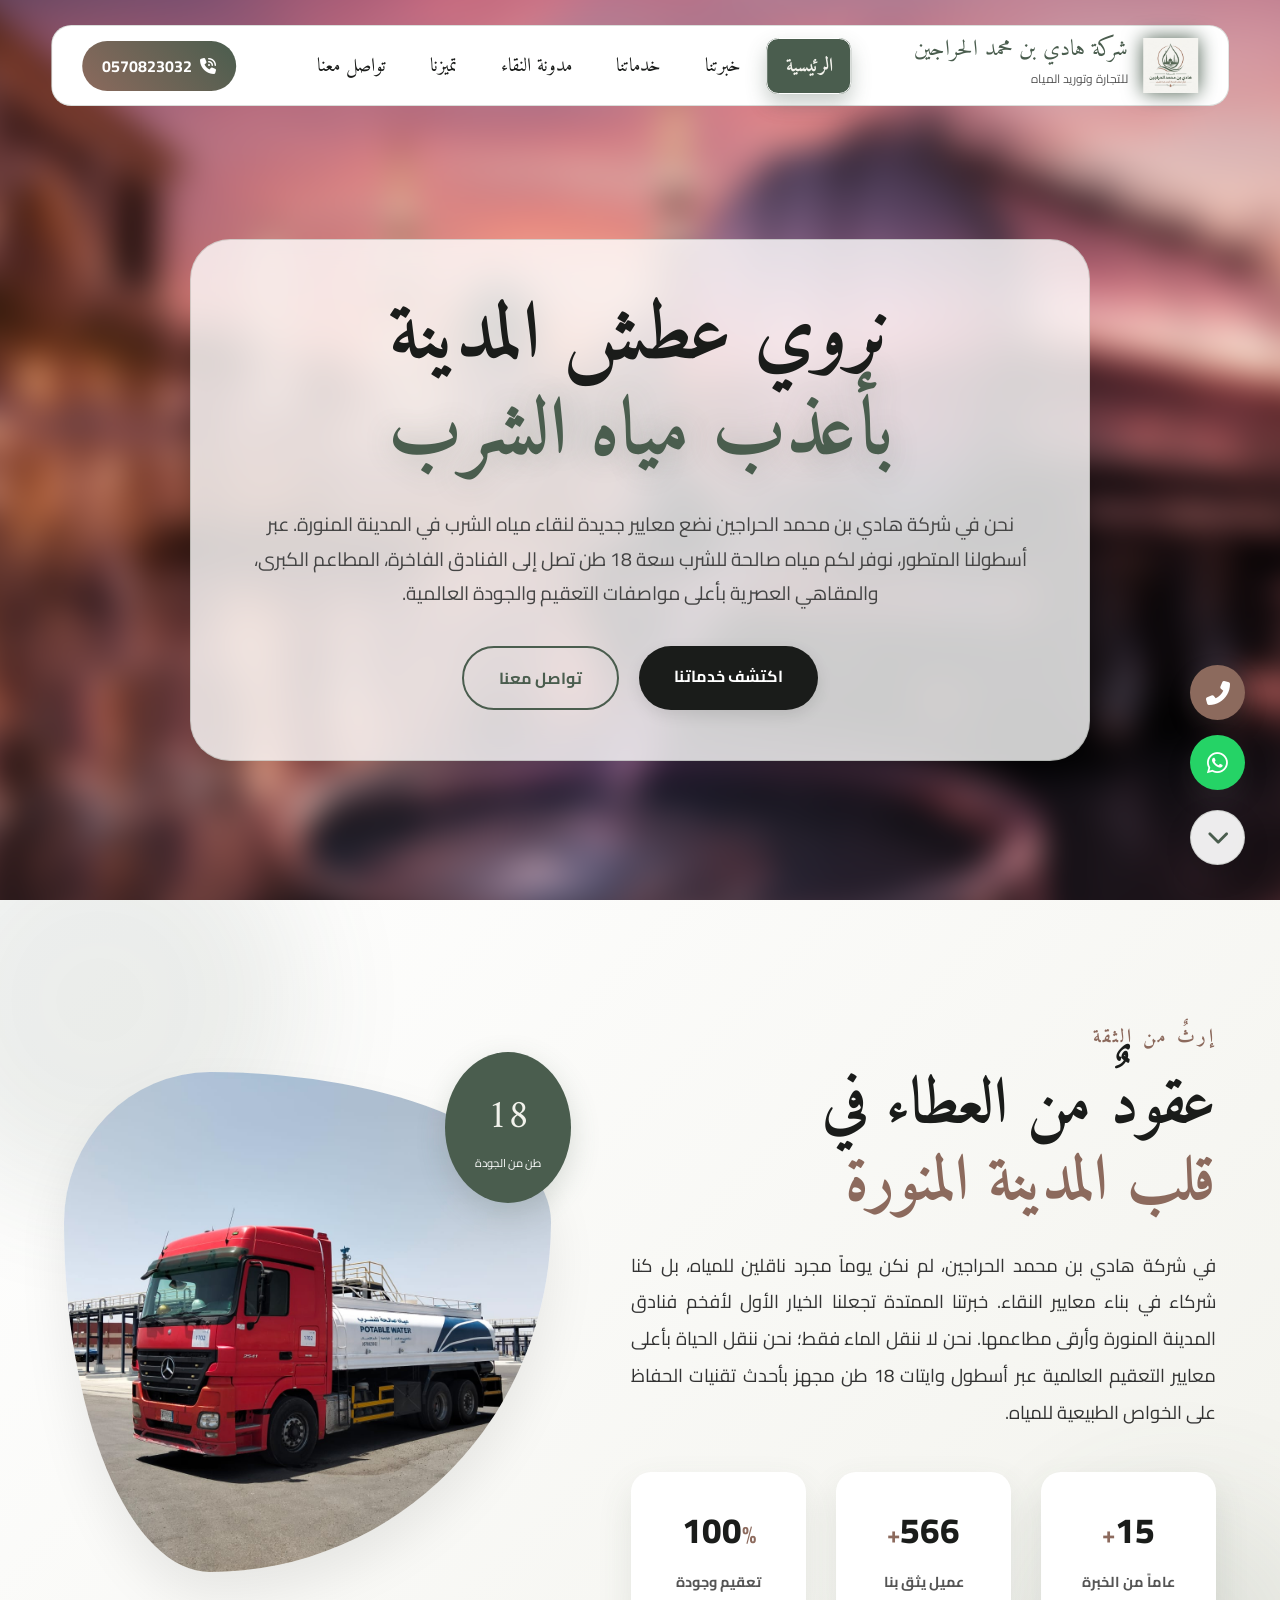
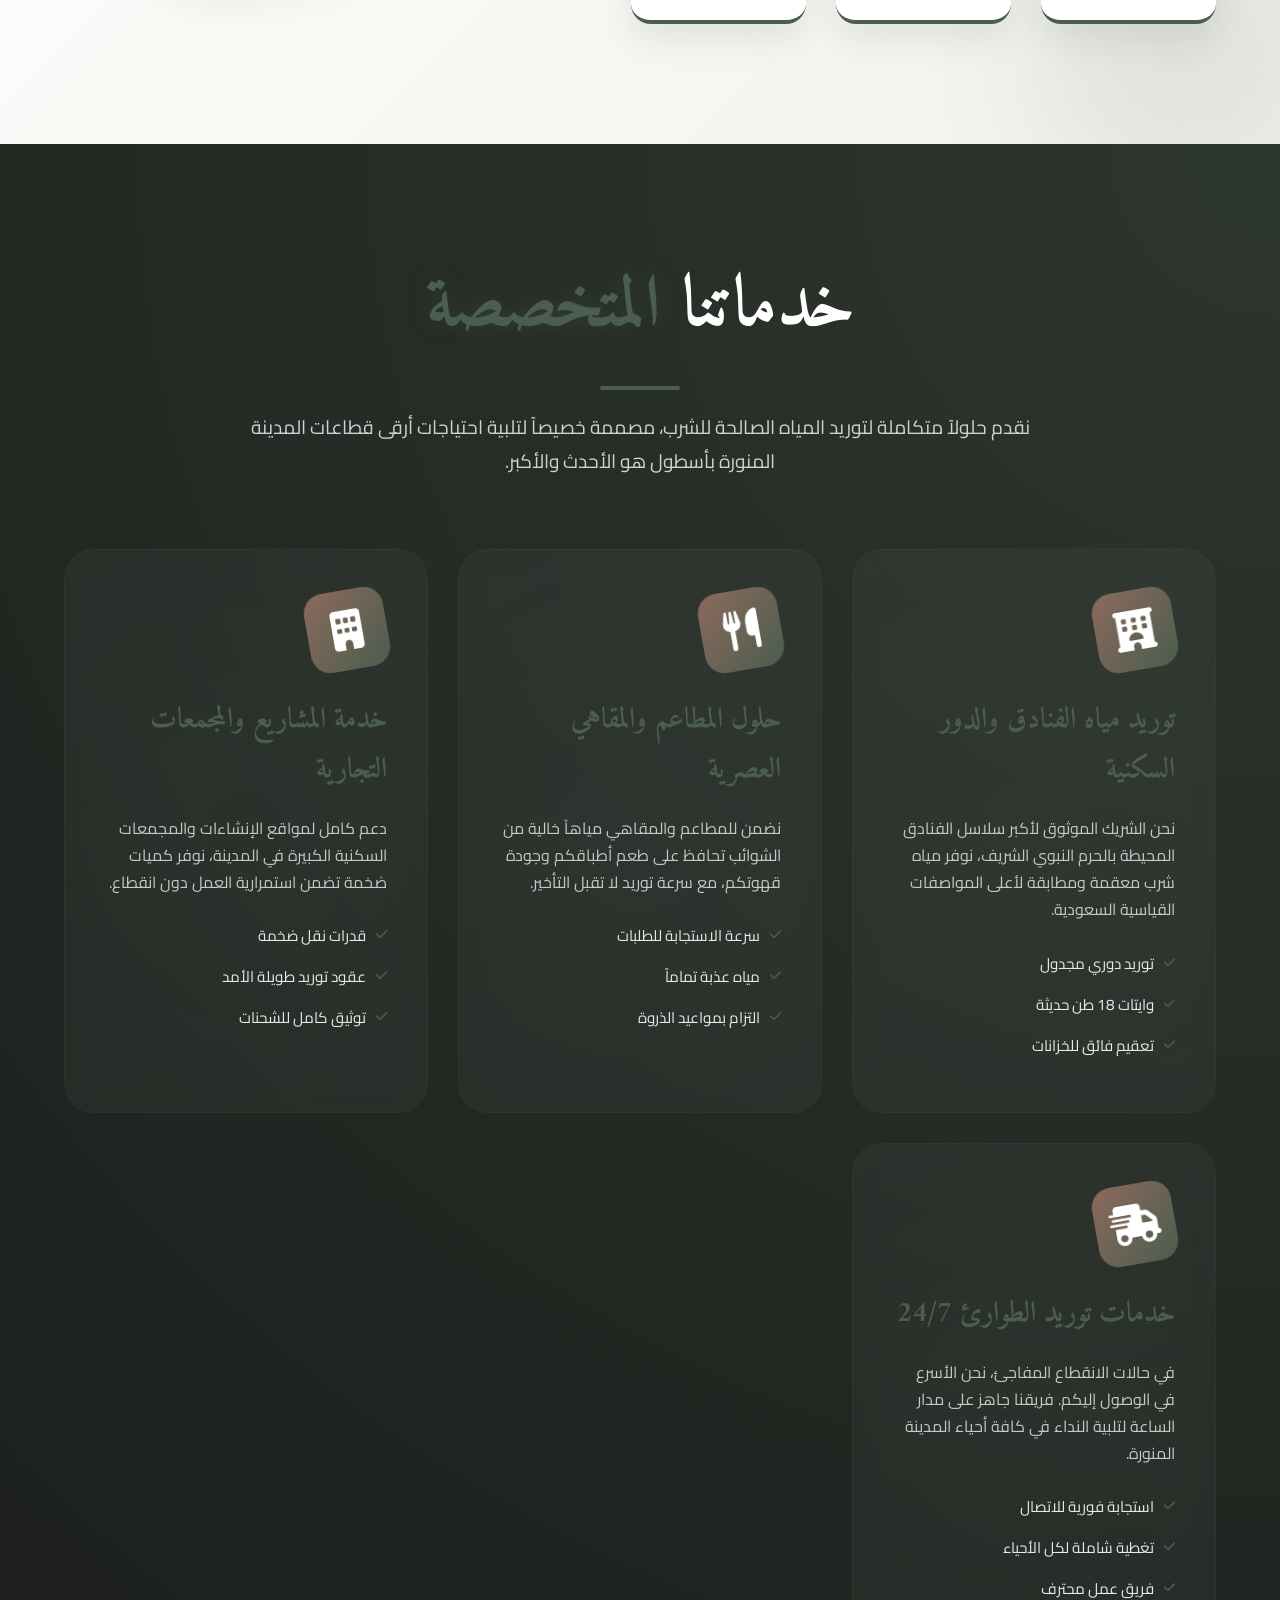
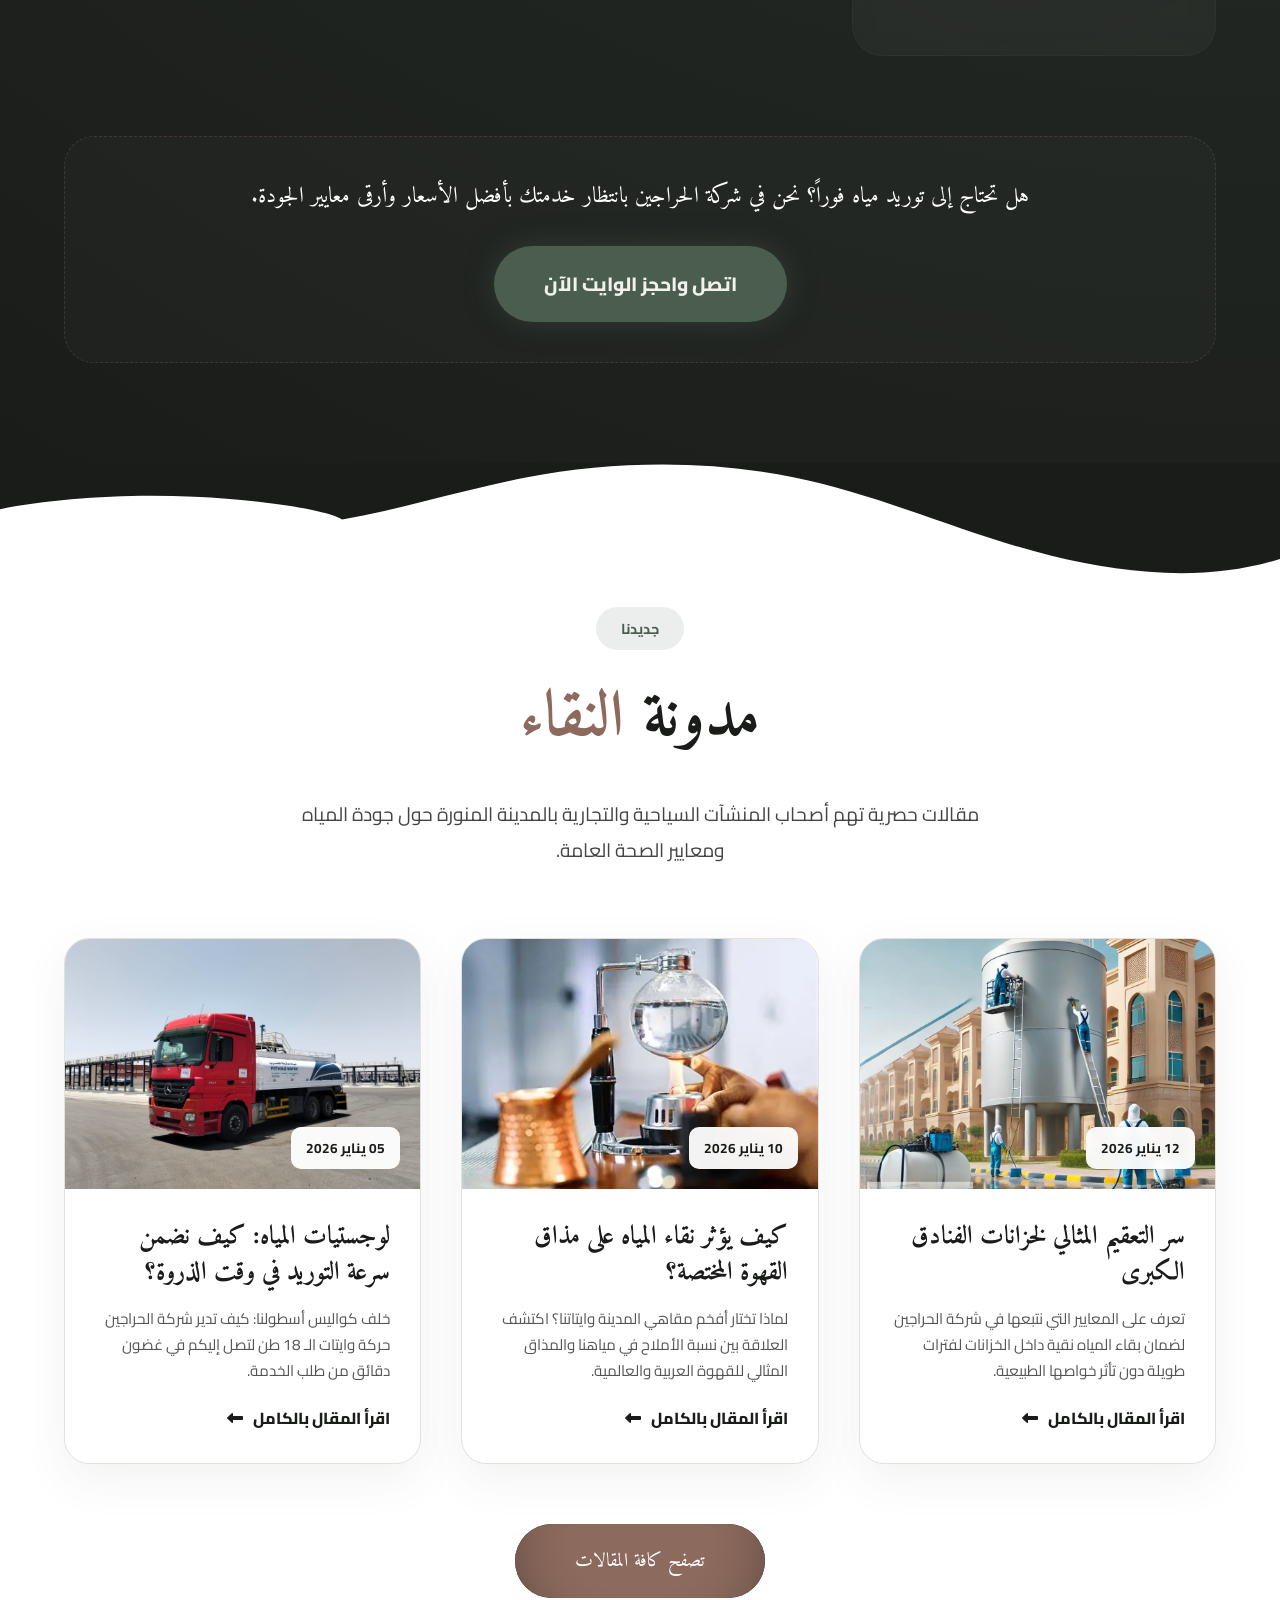
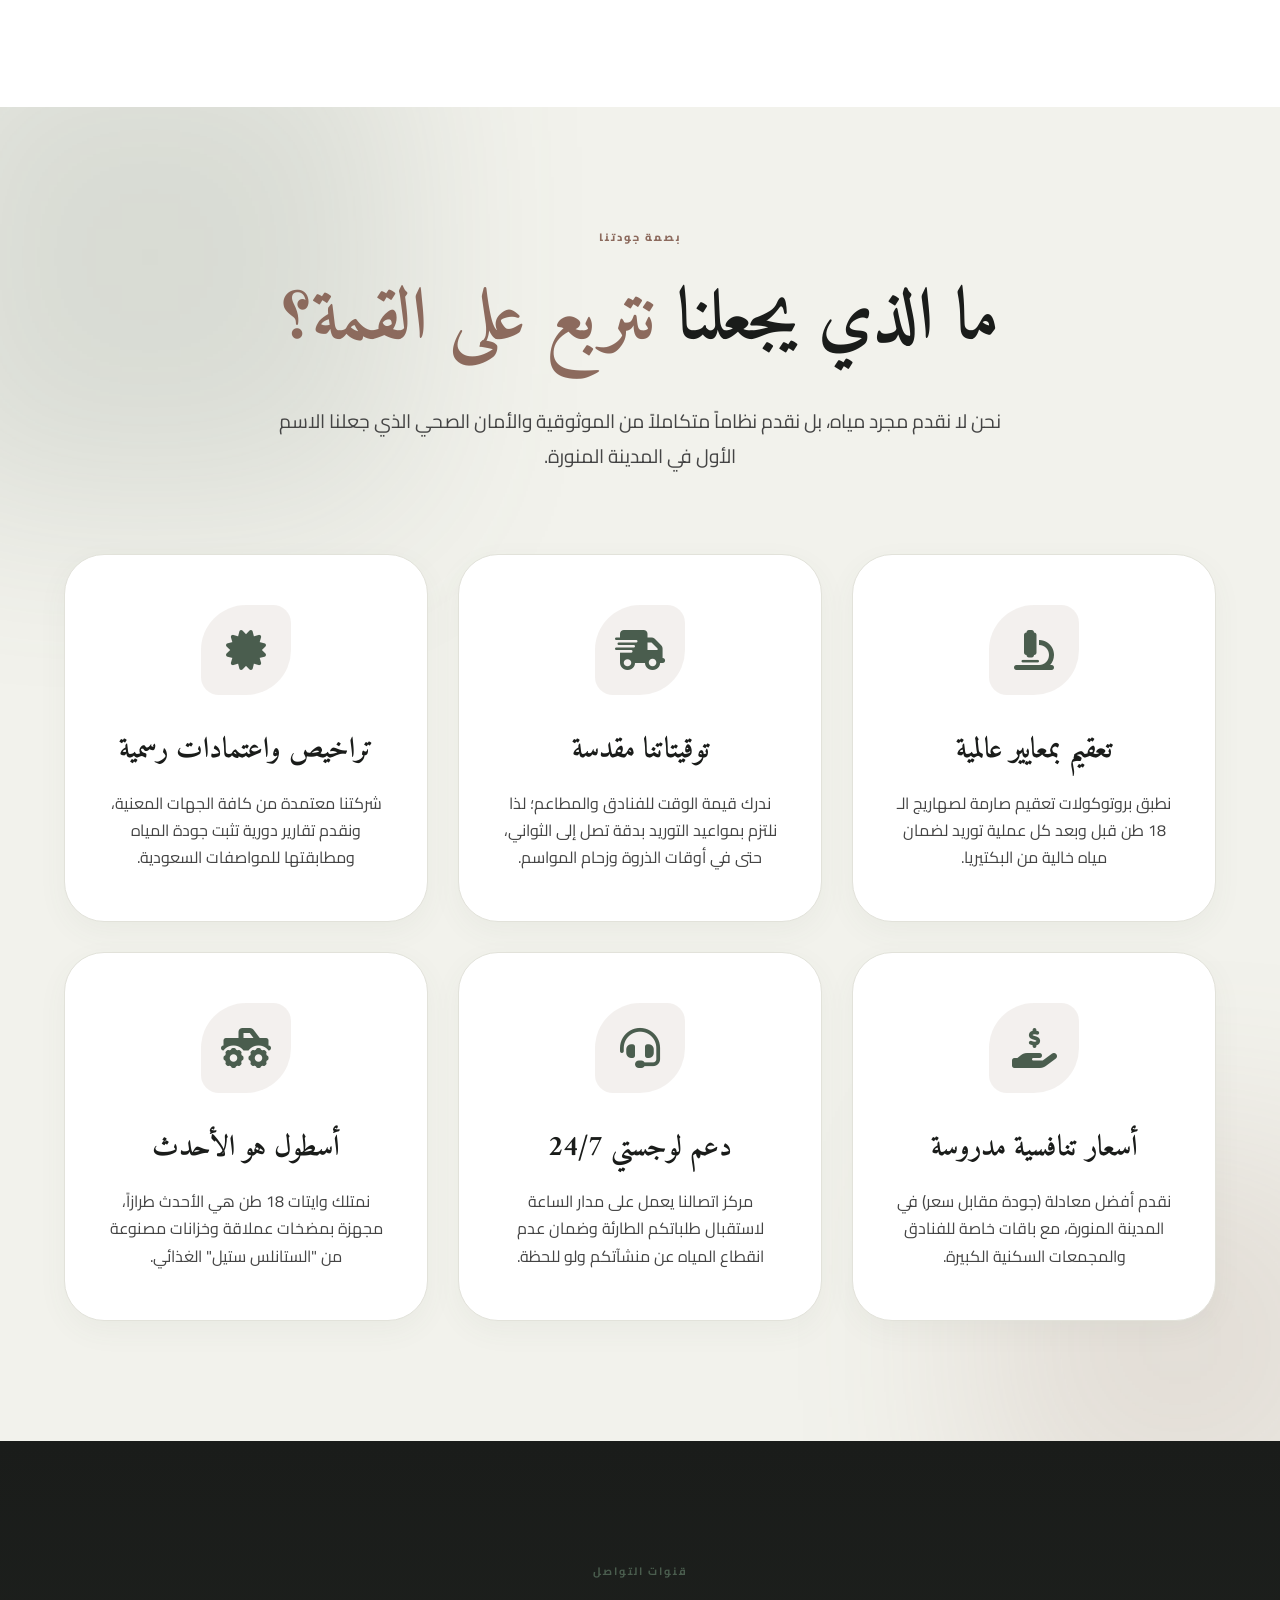
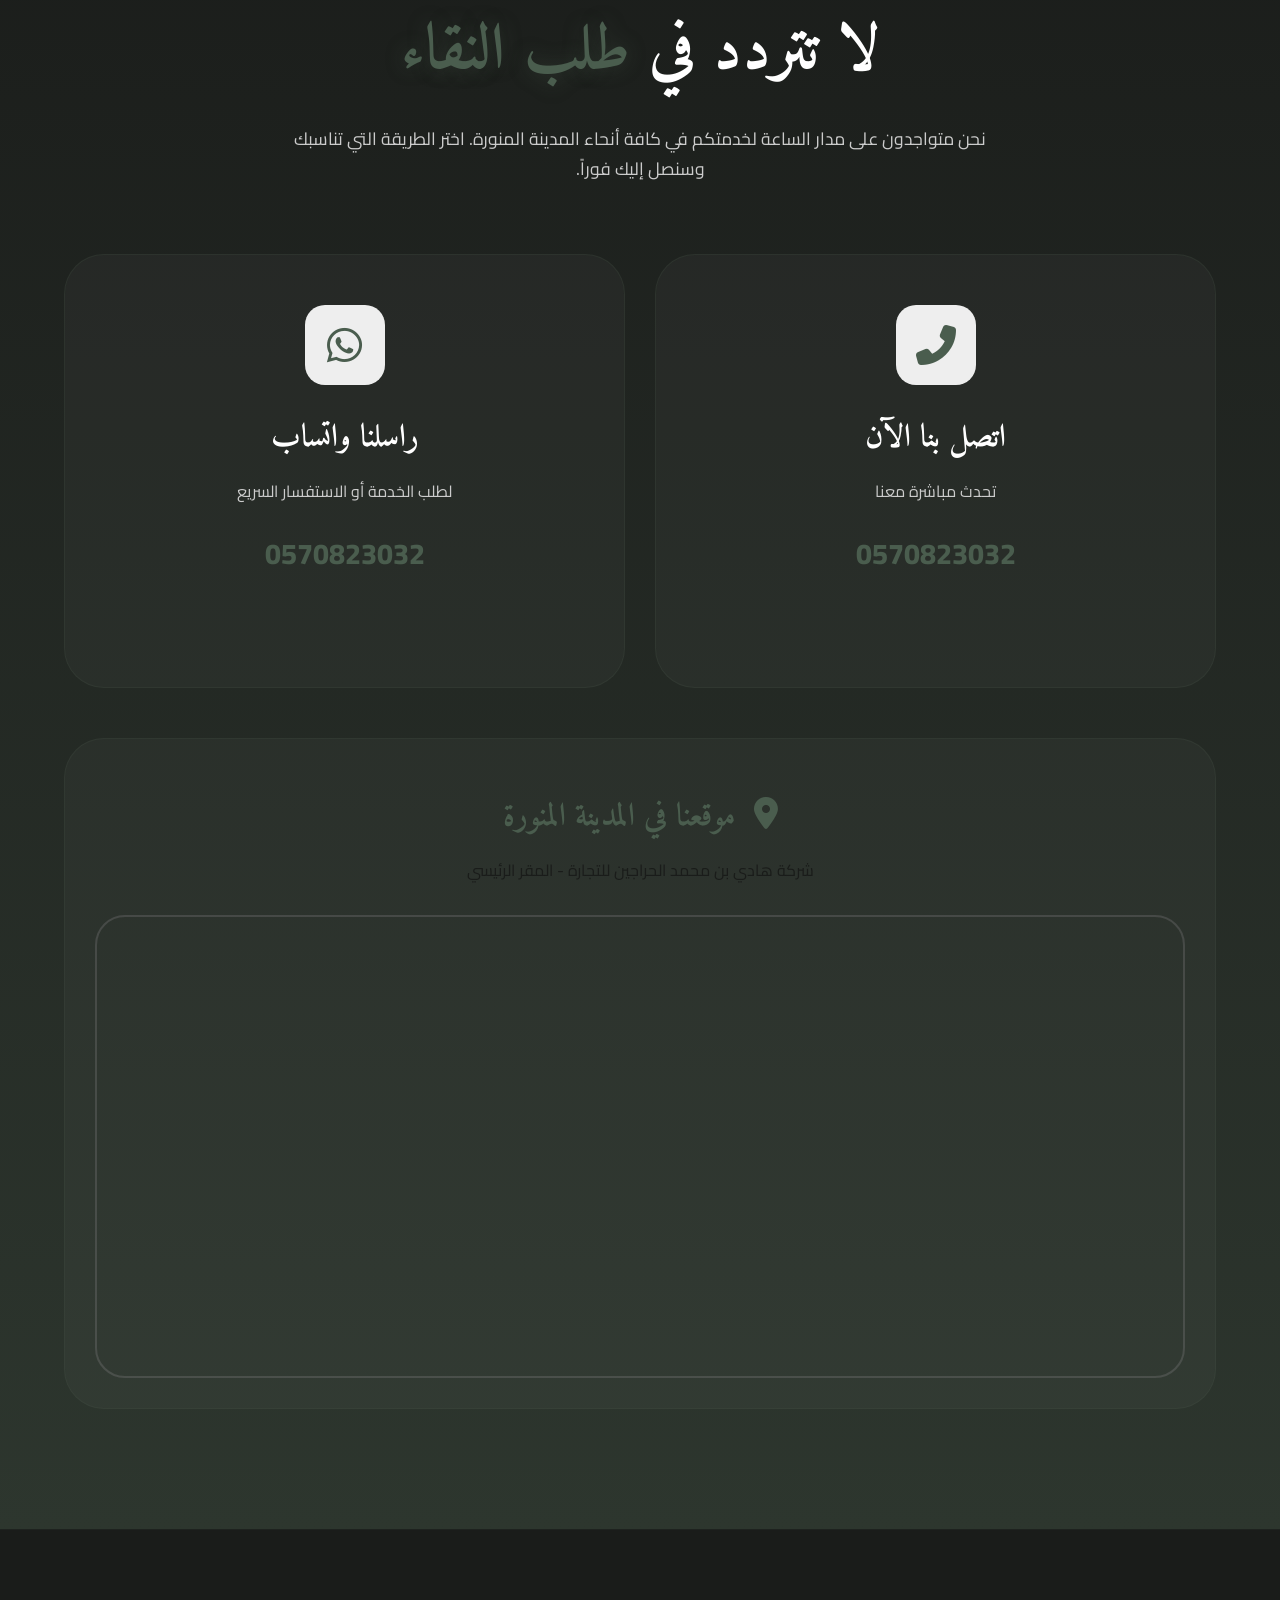
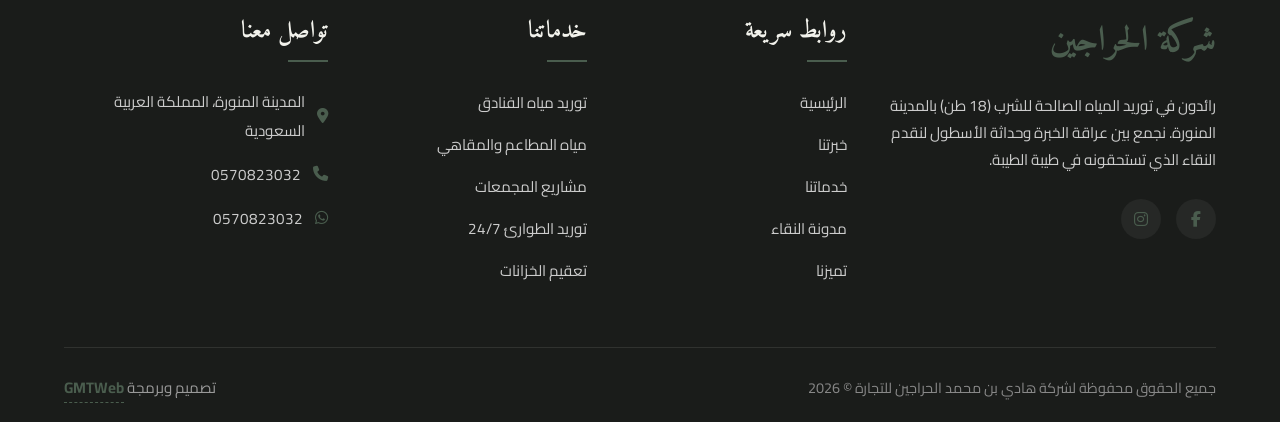
==== commit 84ede133: "message" ====
--- a/index.html
+++ b/index.html
@@ -345,7 +345,7 @@
             </div>
             <div class="map-frame">
     <iframe 
-        src="https://www.google.com/maps/embed?pb=!1m17!1m12!1m3!1d3626.541416960105!2d39.608063884999996!3d24.4031667!2m3!1f0!2f0!3f0!3m2!1i1024!2i768!4f13.1!3m2!1m1!2zMjTCsDI0JzExLjQiTiAzOcKwMzYnMzguMyJF!5e0!3m2!1sar!2ssa!4v1715500000000!5m2!1sar!2ssa" 
+        src="https://www.google.com/maps/embed?pb=!1m17!1m12!1m3!1d3626.541334651636!2d39.6106389!3d24.4031667!2m3!1f0!2f0!3f0!3m2!1i1024!2i768!4f13.1!3m2!1m1!2zMjTCsDI0JzExLjQiTiAzOcKwMzYnMzguMyJF!5e0!3m2!1sar!2ssa!4v1715538356976!5m2!1sar!2ssa" 
         width="100%" 
         height="450" 
         style="border:0;" 
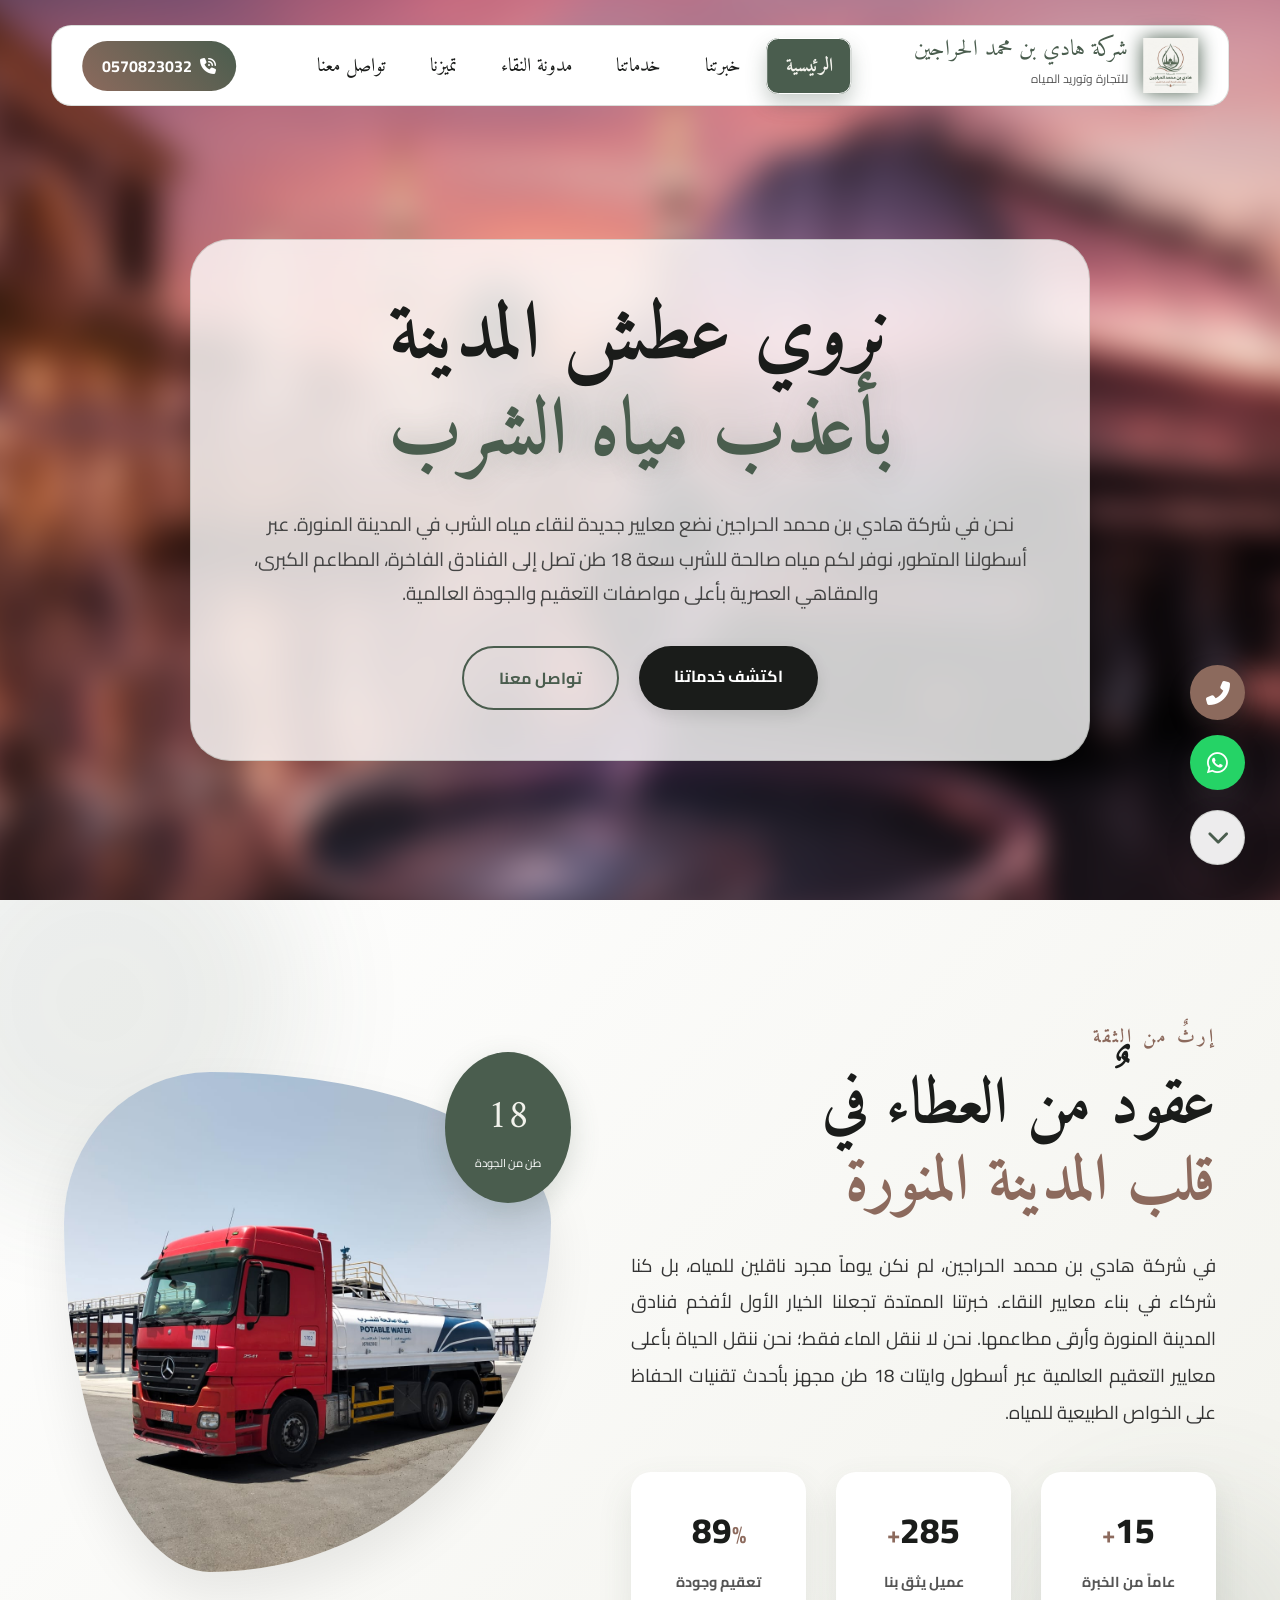
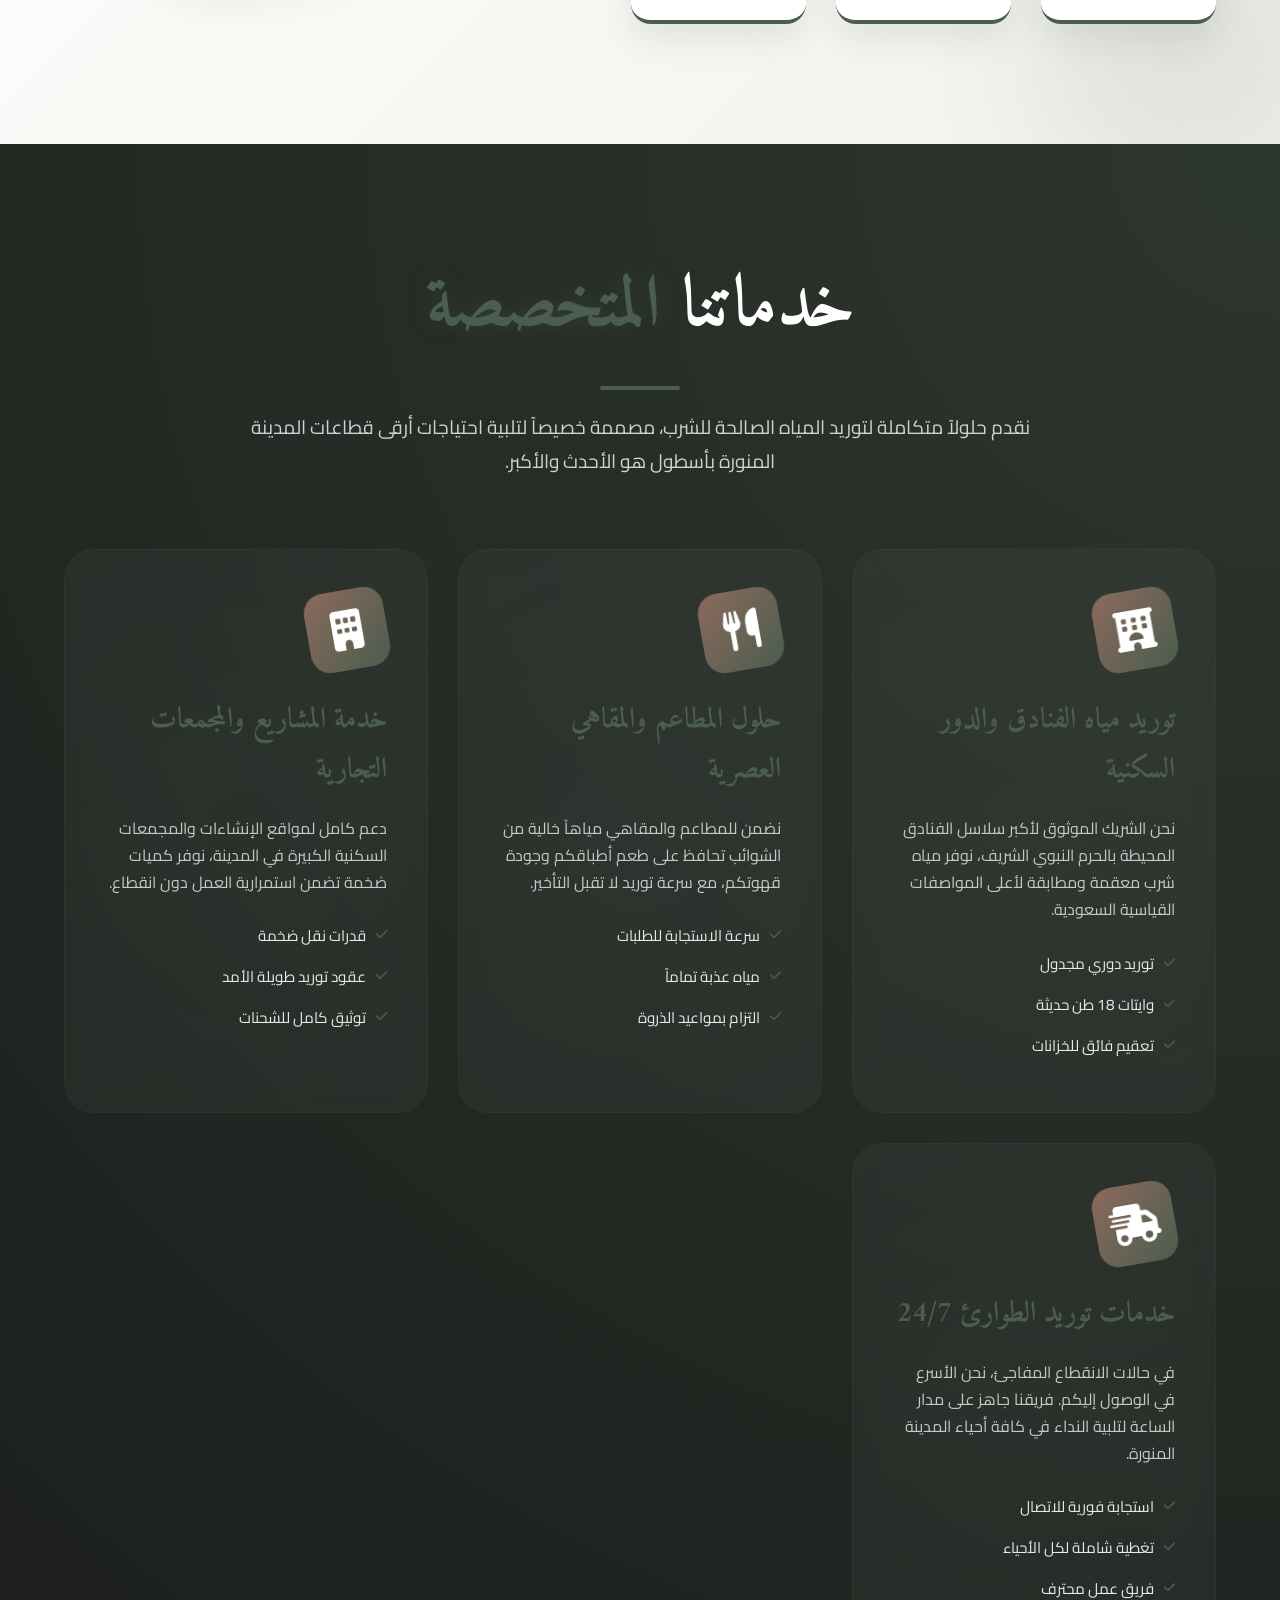
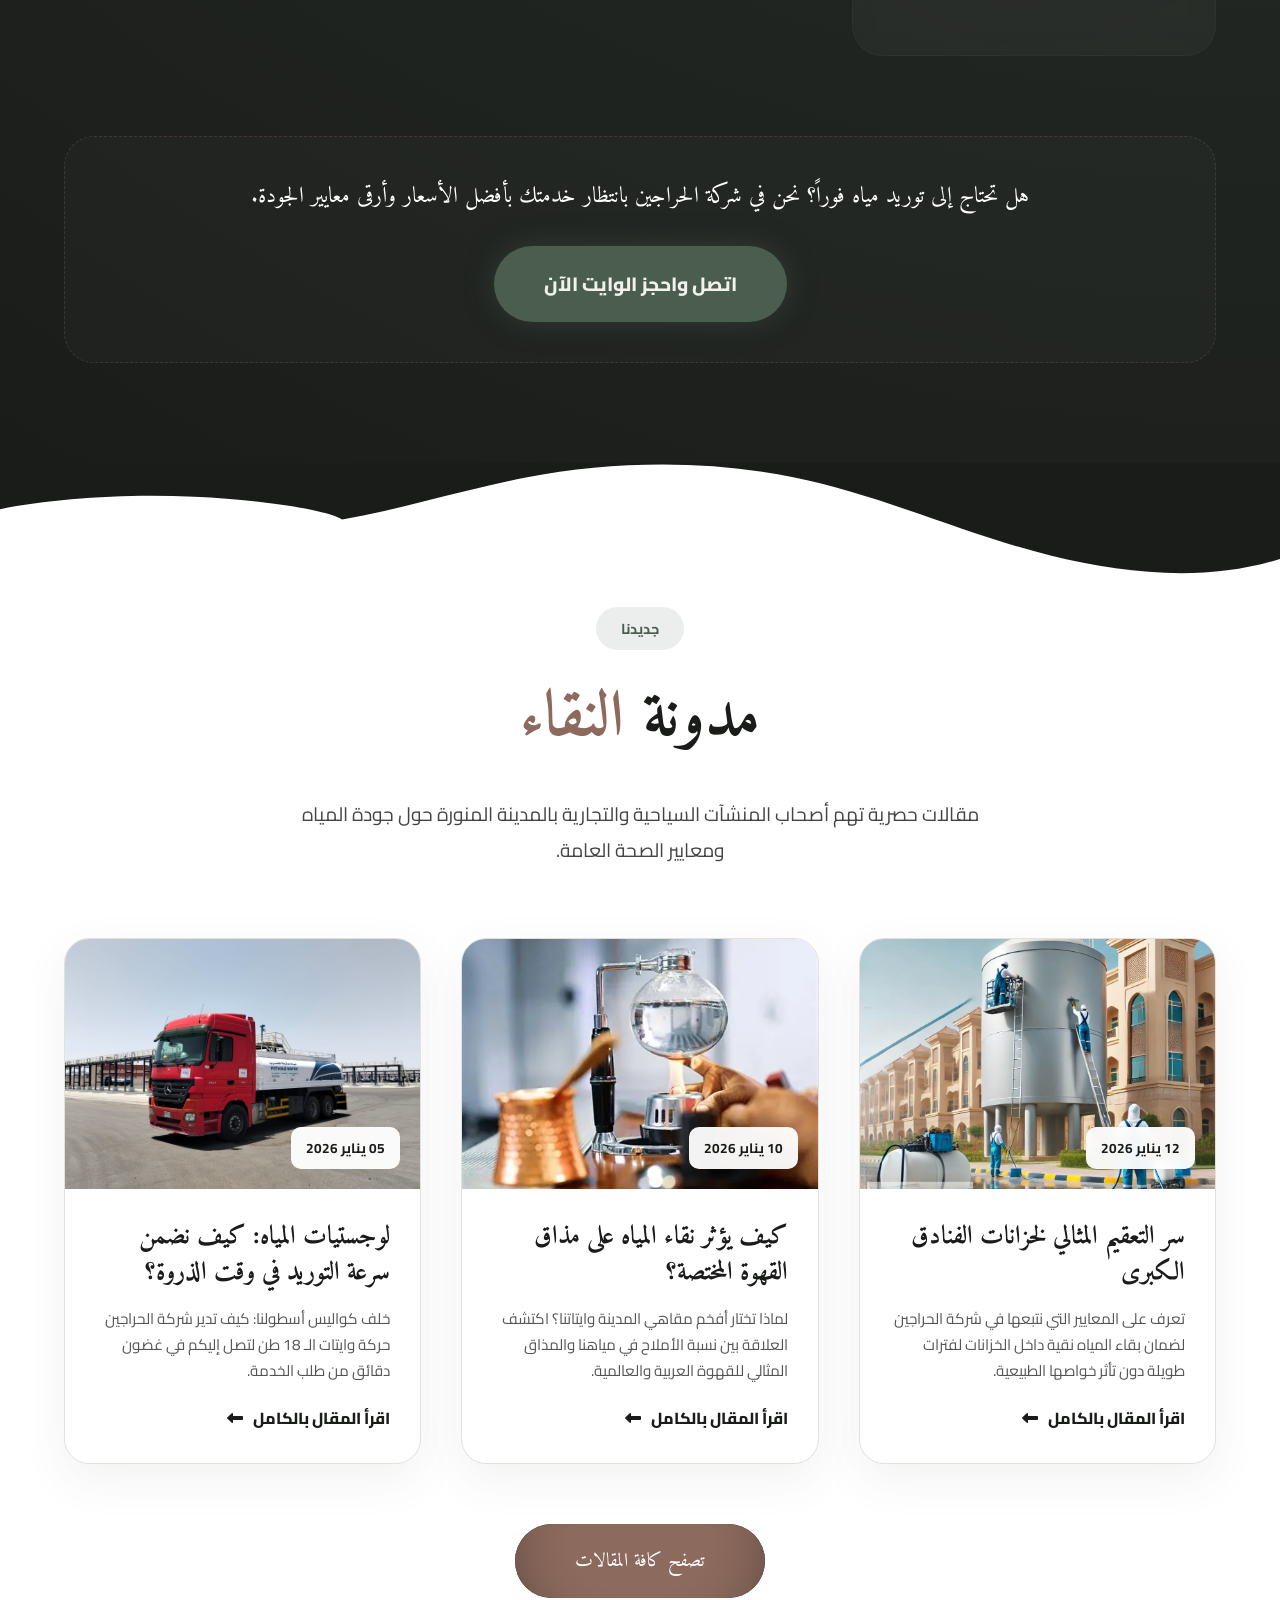
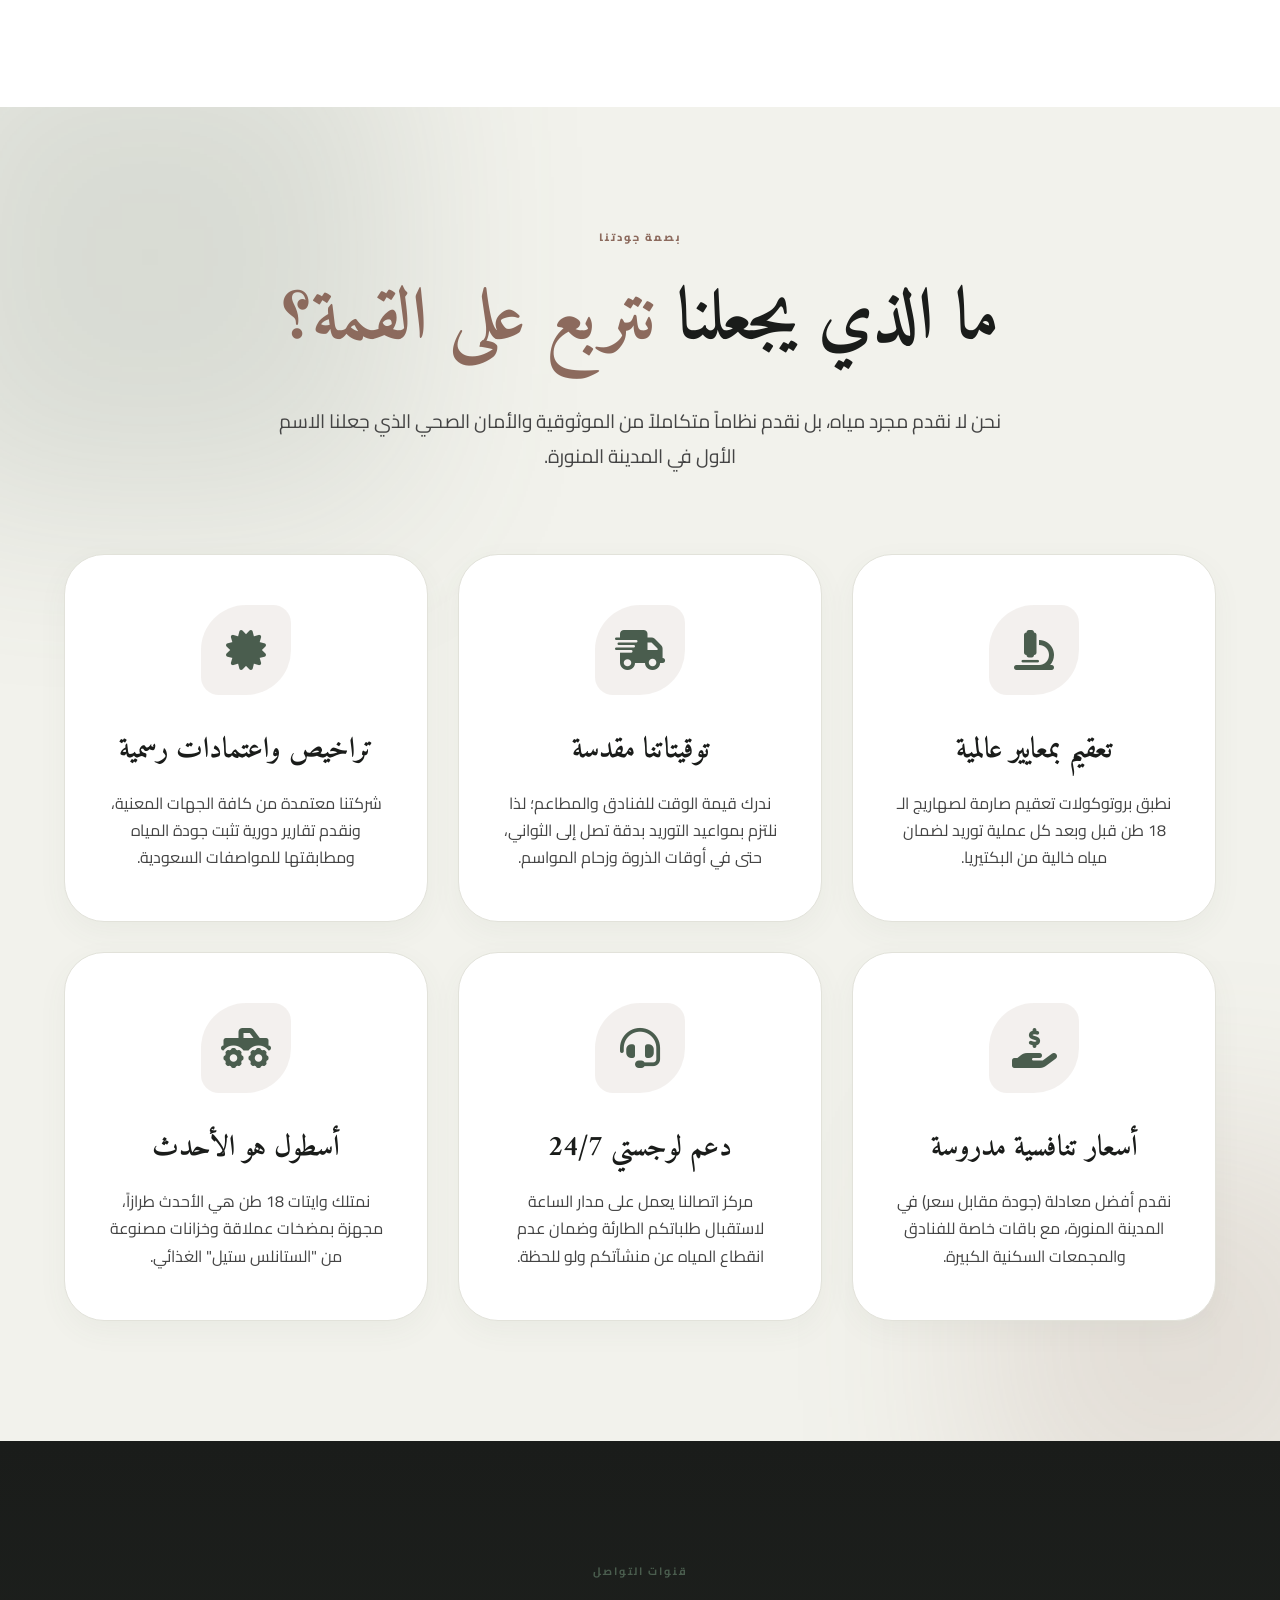
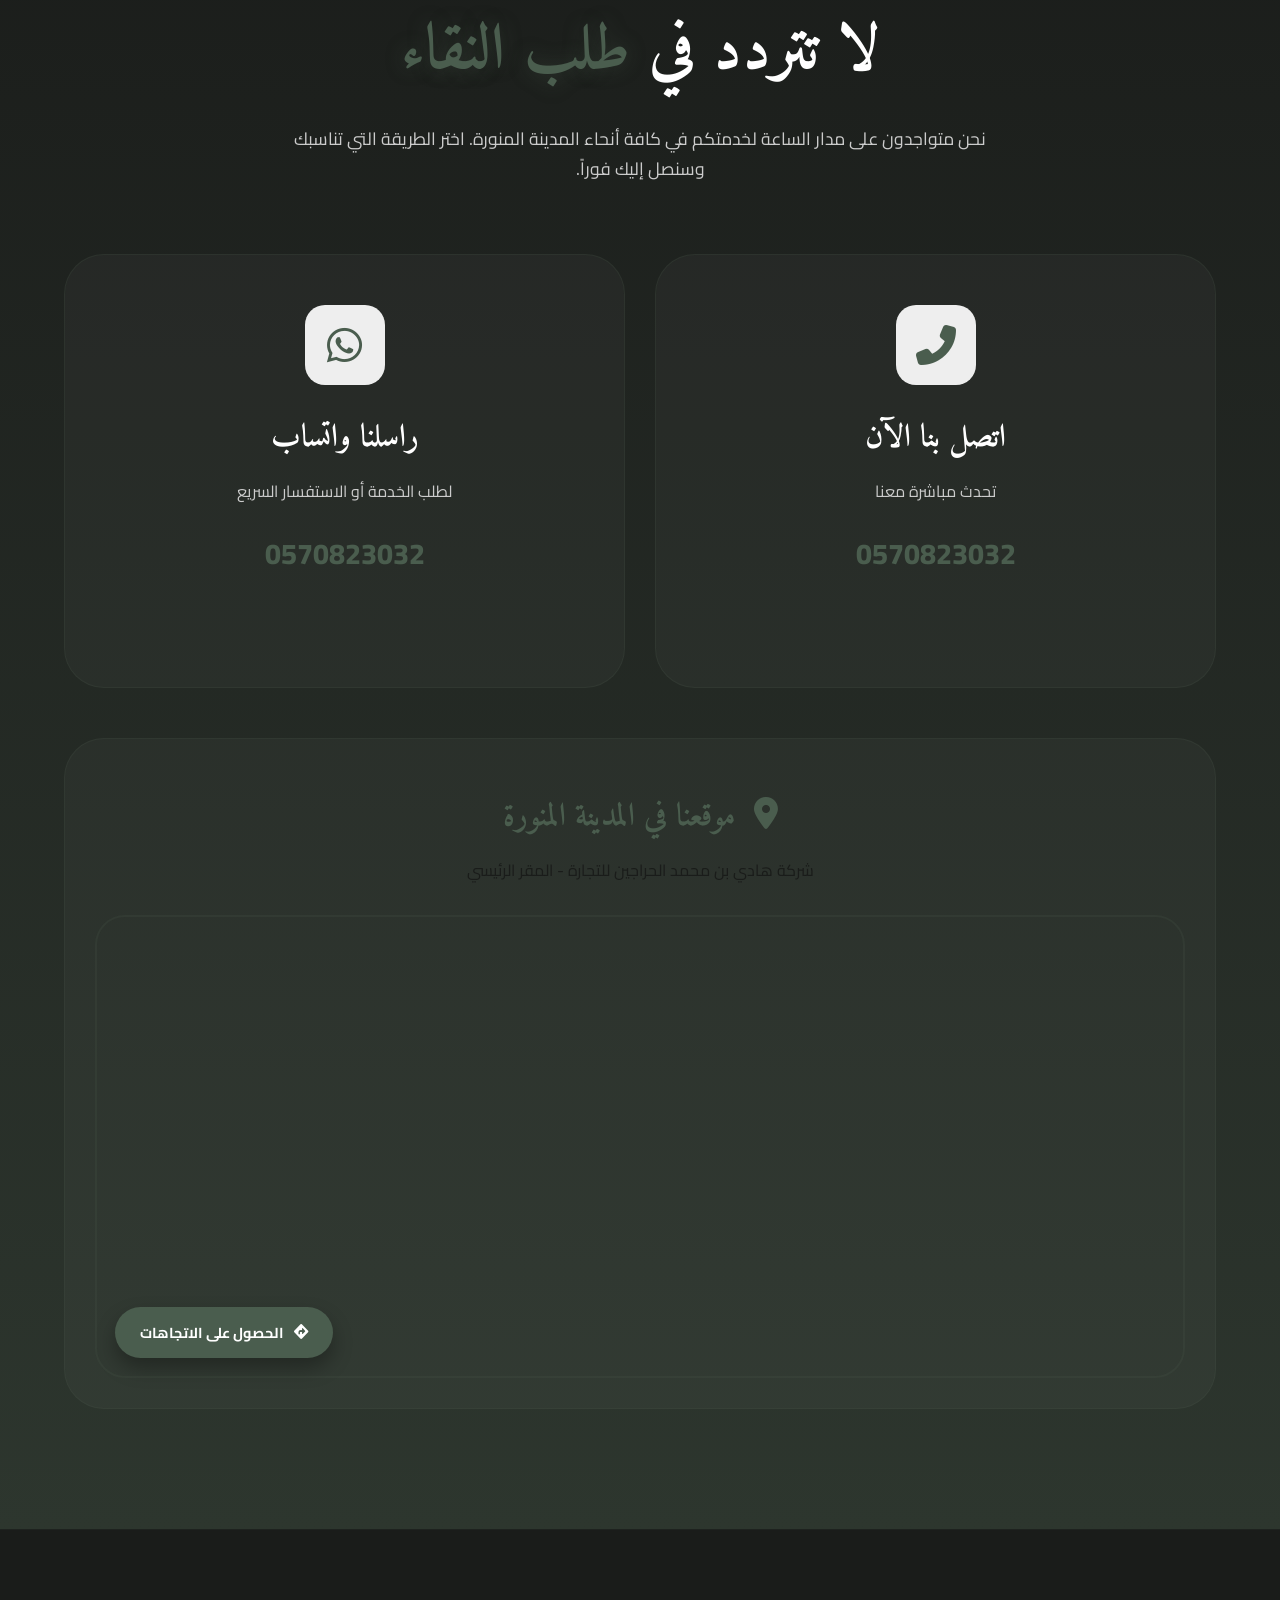
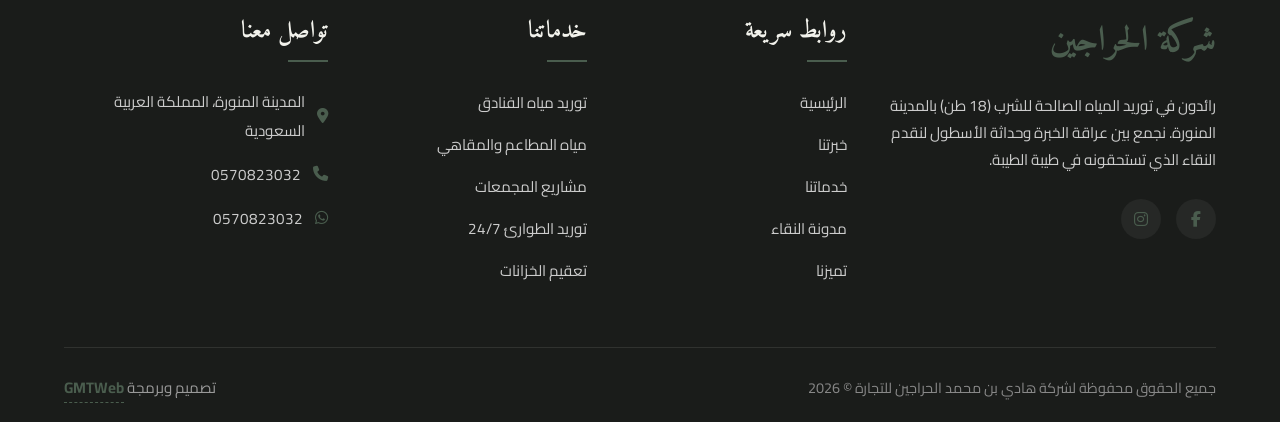
==== commit 0dfce030: "message" ====
--- a/index.html
+++ b/index.html
@@ -3,7 +3,7 @@
 <head>
     <meta charset="UTF-8">
     <meta name="viewport" content="width=device-width, initial-scale=1.0, maximum-scale=1.0, user-scalable=no">
-    <title>شركة هادي بن محمد الحراجين | مياه نقية للمدينة المنورة</title>
+    <title>وايت مياة 18 طن بالمدينة المنورة | شركة هادي بن محمد الحراجين</title>
     <link href="https://fonts.googleapis.com/css2?family=Amiri:wght@700&family=Cairo:wght@300;400;700&display=swap" rel="stylesheet">
     <link rel="stylesheet" href="https://cdnjs.cloudflare.com/ajax/libs/font-awesome/6.4.0/css/all.min.css">
     <link rel="stylesheet" href="style.css">
@@ -338,23 +338,28 @@
                 <div class="hover-text">بدء المحادثة</div>
             </a>
         </div>
-        <div class="map-section-card" data-aos="zoom-in">
-            <div class="map-info">
-                <h3><i class="fas fa-map-marker-alt"></i> موقعنا في المدينة المنورة</h3>
-                <p>شركة هادي بن محمد الحراجين للتجارة - المقر الرئيسي</p>
-            </div>
-            <div class="map-frame">
-    <iframe 
-        src="https://www.google.com/maps/embed?pb=!1m17!1m12!1m3!1d3626.541334651636!2d39.6106389!3d24.4031667!2m3!1f0!2f0!3f0!3m2!1i1024!2i768!4f13.1!3m2!1m1!2zMjTCsDI0JzExLjQiTiAzOcKwMzYnMzguMyJF!5e0!3m2!1sar!2ssa!4v1715538356976!5m2!1sar!2ssa" 
-        width="100%" 
-        height="450" 
-        style="border:0;" 
-        allowfullscreen="" 
-        loading="lazy" 
-        referrerpolicy="no-referrer-when-downgrade">
-    </iframe>
+       <div class="map-section-card" data-aos="zoom-in">
+    <div class="map-info">
+        <h3><i class="fas fa-map-marker-alt"></i> موقعنا في المدينة المنورة</h3>
+        <p>شركة هادي بن محمد الحراجين للتجارة - المقر الرئيسي</p>
+    </div>
+    
+    <div class="map-frame-container" style="position: relative;">
+        <div class="map-frame">
+            <iframe 
+                src="https://maps.google.com/maps?q=24.4031529,39.6106383&hl=ar&z=16&output=embed" 
+                width="100%" 
+                height="450" 
+                style="border:0;" 
+                allowfullscreen="" 
+                loading="lazy">
+            </iframe>
+        </div>
+                <a href="https://www.google.com/maps/dir/?api=1&destination=24.4031529,39.6106383" target="_blank" class="quick-directions-btn">
+            <i class="fas fa-directions"></i> الحصول على الاتجاهات
+        </a>
+    </div>
 </div>
-        </div>
     </div>
     </section>
     <footer class="main-footer">
--- a/style.css
+++ b/style.css
@@ -1398,4 +1398,52 @@
     z-index: 1000;
     transition: var(--transition);
     box-shadow: 0 10px 30px rgba(0, 0, 0, 0.05); 
+}
+.map-frame-container {
+    position: relative;
+    width: 100%;
+}
+
+.map-frame {
+    border-radius: 30px;
+    overflow: hidden;
+    border: 2px solid rgba(74, 93, 78, 0.2);
+    filter: grayscale(0.2); 
+    transition: 0.5s;
+}
+
+.map-frame:hover {
+    filter: grayscale(0);
+}
+.quick-directions-btn {
+    position: absolute;
+    bottom: 20px;
+    left: 20px;
+    background: var(--rose-gold);
+    color: white !important;
+    padding: 12px 25px;
+    border-radius: 50px;
+    text-decoration: none;
+    font-weight: bold;
+    display: flex;
+    align-items: center;
+    gap: 10px;
+    box-shadow: 0 10px 20px rgba(0,0,0,0.3);
+    z-index: 10;
+    transition: 0.3s;
+    font-size: 0.9rem;
+}
+
+.quick-directions-btn:hover {
+    transform: scale(1.05);
+    background: var(--rose-deep);
+}
+
+@media (max-width: 768px) {
+    .quick-directions-btn {
+        bottom: 10px;
+        left: 10px;
+        padding: 10px 15px;
+        font-size: 0.8rem;
+    }
 }
